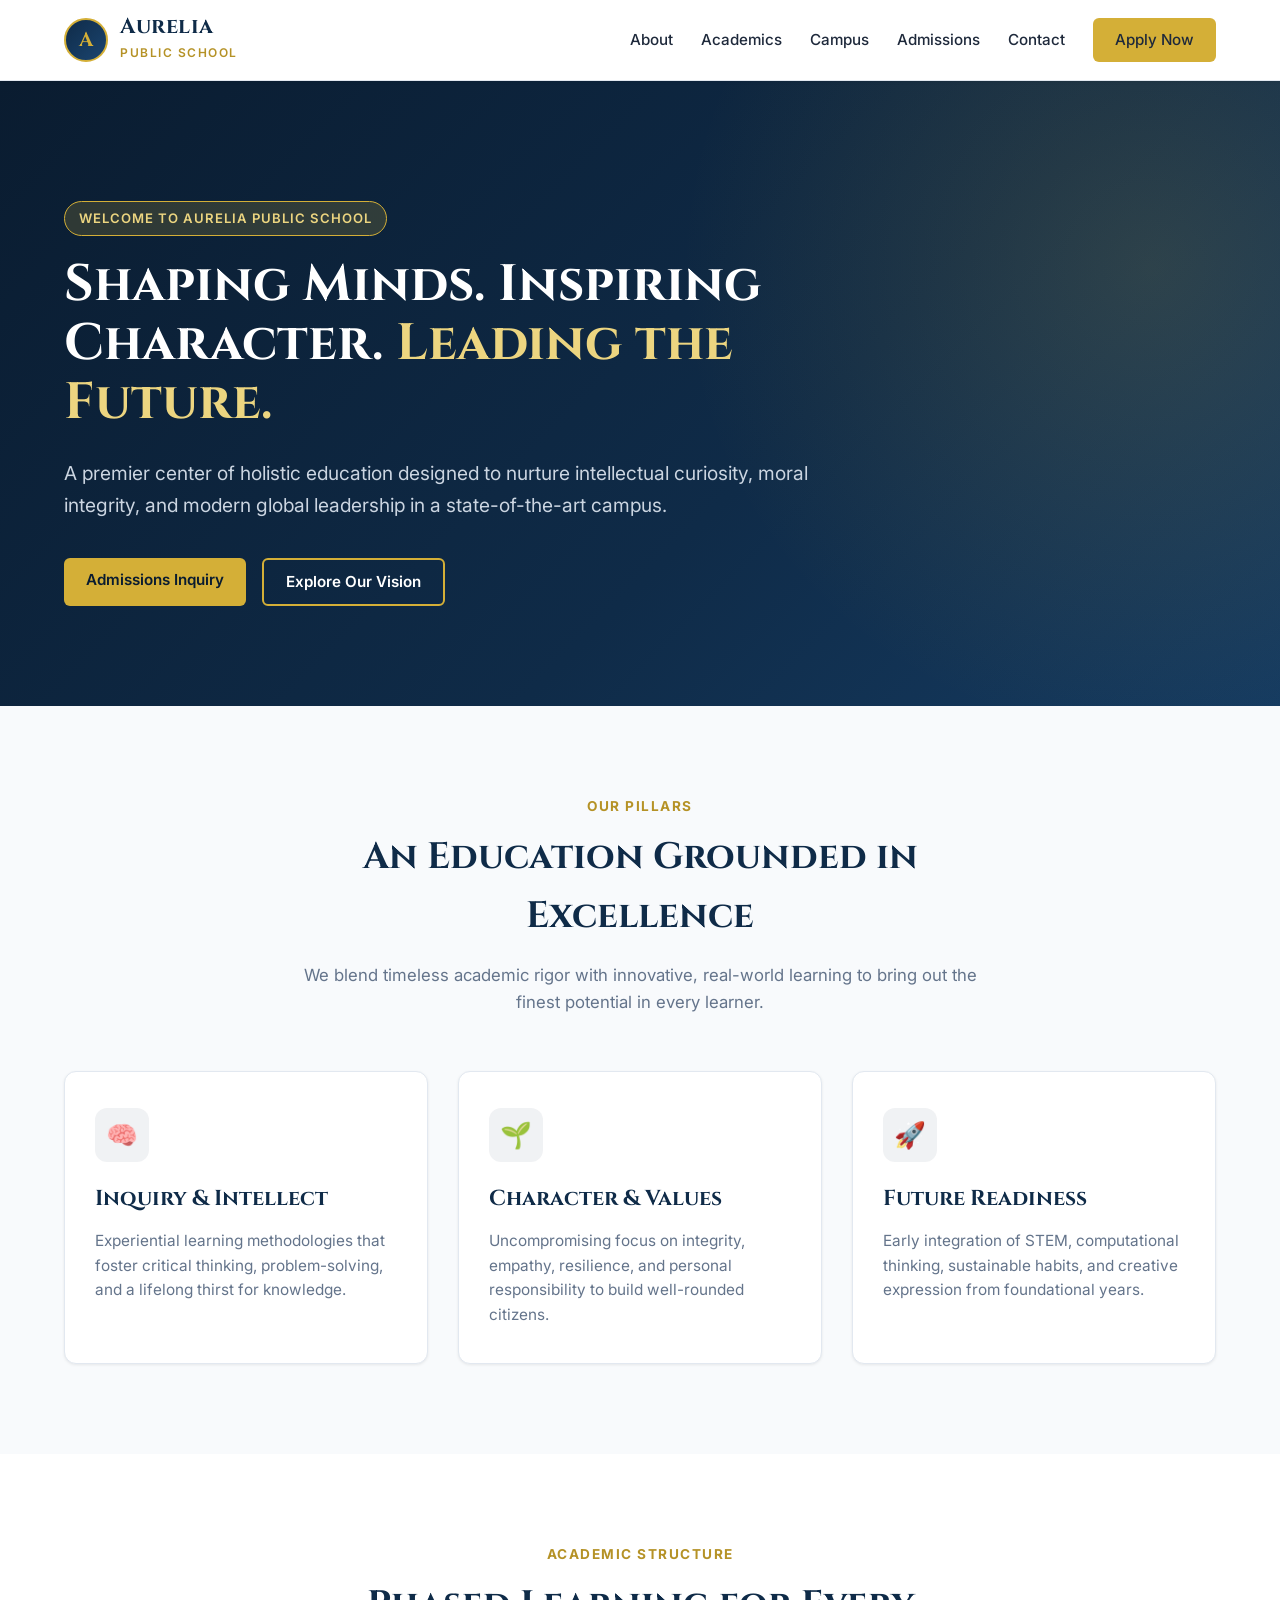
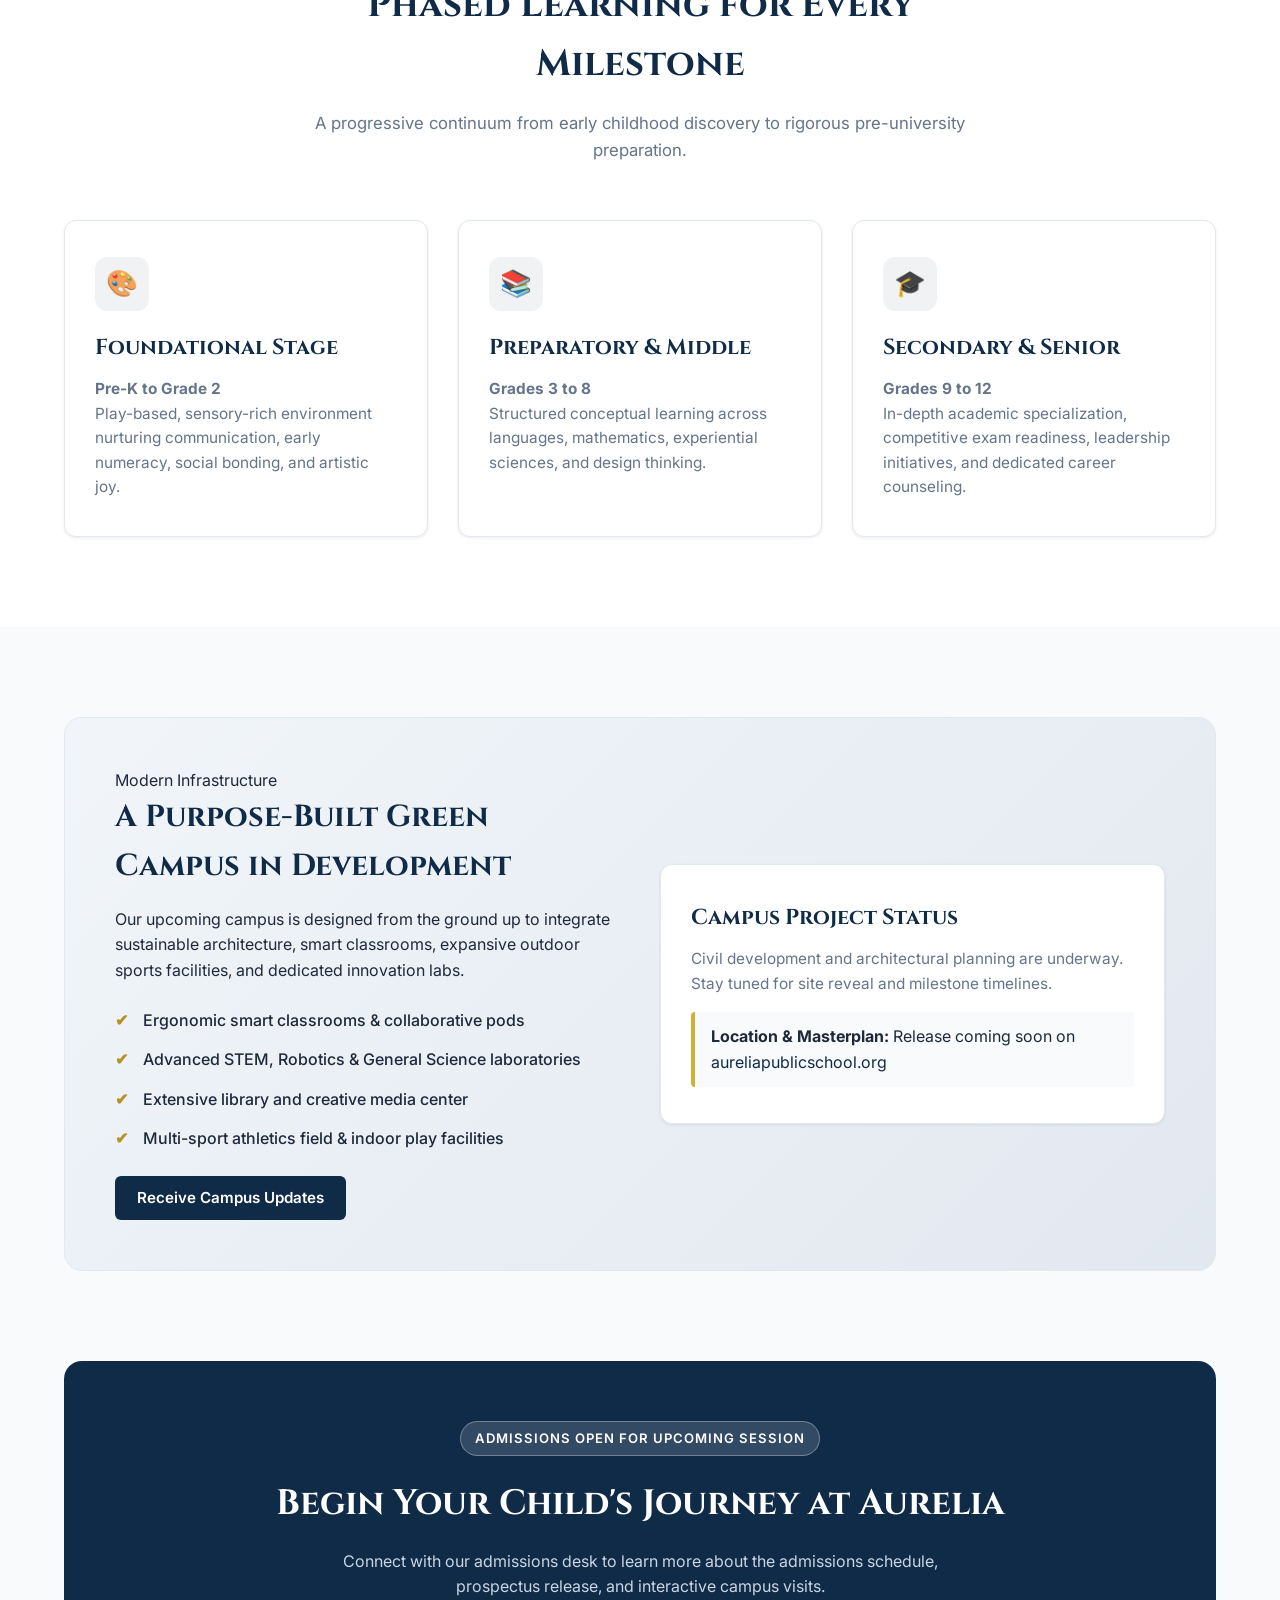
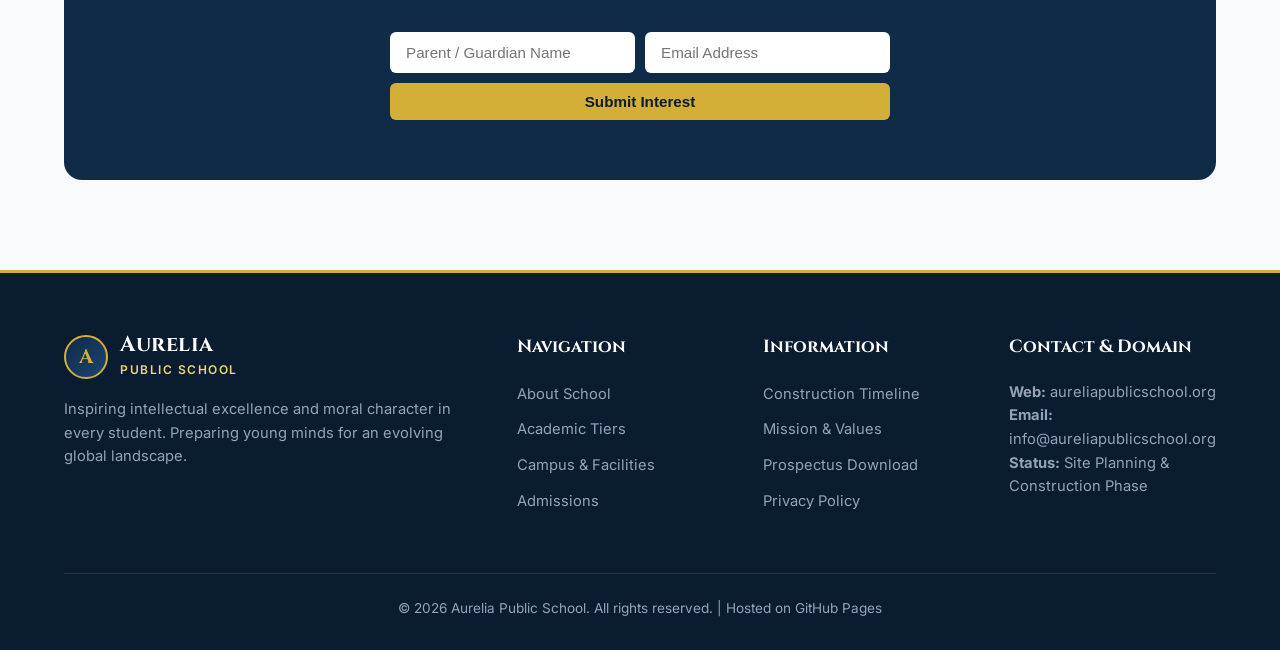
==== index.html @ f131d0c9 "Initial website setup for Aurelia Public School" ====
<!DOCTYPE html>
<html lang="en">
<head>
  <meta charset="UTF-8">
  <meta name="viewport" content="width=device-width, initial-scale=1.0">
  <title>Aurelia Public School | Knowledge, Character, Excellence</title>
  <meta name="description" content="Official website of Aurelia Public School. Nurturing future-ready minds with world-class academics, character development, and holistic innovation.">
  <link rel="preconnect" href="https://fonts.googleapis.com">
  <link rel="preconnect" href="https://fonts.gstatic.com" crossorigin>
  <link href="https://fonts.googleapis.com/css2?family=Cinzel:wght@600;700;800&family=Inter:wght@400;500;600;700&display=swap" rel="stylesheet">
  <link rel="stylesheet" href="css/style.css">
</head>
<body>

  <!-- Site Header -->
  <header class="site-header">
    <div class="container nav-wrap">
      <a href="#" class="brand">
        <div class="brand-crest">A</div>
        <div class="brand-text">
          <h1>Aurelia</h1>
          <span>Public School</span>
        </div>
      </a>

      <button class="mobile-toggle" id="mobileToggle" aria-label="Toggle navigation">☰</button>

      <nav class="main-nav" id="mainNav">
        <ul>
          <li><a href="#about">About</a></li>
          <li><a href="#academics">Academics</a></li>
          <li><a href="#campus">Campus</a></li>
          <li><a href="#admissions">Admissions</a></li>
          <li><a href="#contact">Contact</a></li>
          <li><a href="#admissions" class="btn btn-accent">Apply Now</a></li>
        </ul>
      </nav>
    </div>
  </header>

  <!-- Hero Section -->
  <section class="hero">
    <div class="container">
      <div class="hero-content">
        <span class="badge">Welcome to Aurelia Public School</span>
        <h2>Shaping Minds. Inspiring Character. <span>Leading the Future.</span></h2>
        <p>A premier center of holistic education designed to nurture intellectual curiosity, moral integrity, and modern global leadership in a state-of-the-art campus.</p>
        <div class="hero-actions">
          <a href="#admissions" class="btn btn-accent">Admissions Inquiry</a>
          <a href="#about" class="btn btn-outline">Explore Our Vision</a>
        </div>
      </div>
    </div>
  </section>

  <!-- About / Core Pillars Section -->
  <section id="about" class="section">
    <div class="container">
      <div class="section-header">
        <span class="sub-badge">Our Pillars</span>
        <h2>An Education Grounded in Excellence</h2>
        <p>We blend timeless academic rigor with innovative, real-world learning to bring out the finest potential in every learner.</p>
      </div>

      <div class="grid-3">
        <div class="card">
          <div class="card-icon">🧠</div>
          <h3>Inquiry & Intellect</h3>
          <p>Experiential learning methodologies that foster critical thinking, problem-solving, and a lifelong thirst for knowledge.</p>
        </div>

        <div class="card">
          <div class="card-icon">🌱</div>
          <h3>Character & Values</h3>
          <p>Uncompromising focus on integrity, empathy, resilience, and personal responsibility to build well-rounded citizens.</p>
        </div>

        <div class="card">
          <div class="card-icon">🚀</div>
          <h3>Future Readiness</h3>
          <p>Early integration of STEM, computational thinking, sustainable habits, and creative expression from foundational years.</p>
        </div>
      </div>
    </div>
  </section>

  <!-- Academics Section -->
  <section id="academics" class="section" style="background: #ffffff;">
    <div class="container">
      <div class="section-header">
        <span class="sub-badge">Academic Structure</span>
        <h2>Phased Learning for Every Milestone</h2>
        <p>A progressive continuum from early childhood discovery to rigorous pre-university preparation.</p>
      </div>

      <div class="grid-3">
        <div class="card">
          <div class="card-icon">🎨</div>
          <h3>Foundational Stage</h3>
          <p><strong>Pre-K to Grade 2</strong><br>Play-based, sensory-rich environment nurturing communication, early numeracy, social bonding, and artistic joy.</p>
        </div>

        <div class="card">
          <div class="card-icon">📚</div>
          <h3>Preparatory & Middle</h3>
          <p><strong>Grades 3 to 8</strong><br>Structured conceptual learning across languages, mathematics, experiential sciences, and design thinking.</p>
        </div>

        <div class="card">
          <div class="card-icon">🎓</div>
          <h3>Secondary & Senior</h3>
          <p><strong>Grades 9 to 12</strong><br>In-depth academic specialization, competitive exam readiness, leadership initiatives, and dedicated career counseling.</p>
        </div>
      </div>
    </div>
  </section>

  <!-- Campus & Construction Spotlight -->
  <section id="campus" class="section">
    <div class="container">
      <div class="campus-callout">
        <div class="campus-callout-text">
          <span class="sub-badge">Modern Infrastructure</span>
          <h3>A Purpose-Built Green Campus in Development</h3>
          <p>Our upcoming campus is designed from the ground up to integrate sustainable architecture, smart classrooms, expansive outdoor sports facilities, and dedicated innovation labs.</p>
          
          <ul class="timeline-list">
            <li>Ergonomic smart classrooms & collaborative pods</li>
            <li>Advanced STEM, Robotics & General Science laboratories</li>
            <li>Extensive library and creative media center</li>
            <li>Multi-sport athletics field & indoor play facilities</li>
          </ul>

          <a href="#contact" class="btn btn-primary">Receive Campus Updates</a>
        </div>
        <div class="campus-callout-card card" style="background: white;">
          <h3>Campus Project Status</h3>
          <p style="margin-bottom: 16px;">Civil development and architectural planning are underway. Stay tuned for site reveal and milestone timelines.</p>
          <div style="background: #f8fafc; border-left: 4px solid var(--accent); padding: 12px 16px; border-radius: 4px;">
            <strong>Location & Masterplan:</strong> Release coming soon on <span style="color: var(--primary);">aureliapublicschool.org</span>
          </div>
        </div>
      </div>
    </div>
  </section>

  <!-- Admissions Callout -->
  <section id="admissions" class="section" style="padding-top: 0;">
    <div class="container">
      <div class="inquiry-box">
        <span class="badge" style="background: rgba(255,255,255,0.15); border-color: rgba(255,255,255,0.3); color: #fff;">Admissions Open For Upcoming Session</span>
        <h2>Begin Your Child's Journey at Aurelia</h2>
        <p>Connect with our admissions desk to learn more about the admissions schedule, prospectus release, and interactive campus visits.</p>
        
        <form style="max-width: 500px; margin: 0 auto; display: flex; gap: 10px; flex-wrap: wrap; justify-content: center;">
          <input type="text" placeholder="Parent / Guardian Name" style="padding: 12px 16px; border-radius: 6px; border: none; flex: 1 1 200px; font-size: 0.95rem;">
          <input type="email" placeholder="Email Address" style="padding: 12px 16px; border-radius: 6px; border: none; flex: 1 1 200px; font-size: 0.95rem;">
          <button type="submit" id="inquirySubmit" class="btn btn-accent" style="width: 100%;">Submit Interest</button>
        </form>
      </div>
    </div>
  </section>

  <!-- Footer -->
  <footer id="contact" class="site-footer">
    <div class="container">
      <div class="footer-grid">
        <div class="footer-col">
          <div class="brand" style="margin-bottom: 16px;">
            <div class="brand-crest" style="border-color: var(--accent); color: var(--accent);">A</div>
            <div class="brand-text">
              <h1 style="color: #fff;">Aurelia</h1>
              <span style="color: var(--accent-light);">Public School</span>
            </div>
          </div>
          <p>Inspiring intellectual excellence and moral character in every student. Preparing young minds for an evolving global landscape.</p>
        </div>

        <div class="footer-col">
          <h4>Navigation</h4>
          <ul>
            <li><a href="#about">About School</a></li>
            <li><a href="#academics">Academic Tiers</a></li>
            <li><a href="#campus">Campus & Facilities</a></li>
            <li><a href="#admissions">Admissions</a></li>
          </ul>
        </div>

        <div class="footer-col">
          <h4>Information</h4>
          <ul>
            <li><a href="#campus">Construction Timeline</a></li>
            <li><a href="#about">Mission & Values</a></li>
            <li><a href="#admissions">Prospectus Download</a></li>
            <li><a href="#">Privacy Policy</a></li>
          </ul>
        </div>

        <div class="footer-col">
          <h4>Contact & Domain</h4>
          <p><strong>Web:</strong> aureliapublicschool.org</p>
          <p><strong>Email:</strong> info@aureliapublicschool.org</p>
          <p><strong>Status:</strong> Site Planning & Construction Phase</p>
        </div>
      </div>

      <div class="footer-bottom">
        <p>&copy; 2026 Aurelia Public School. All rights reserved. | Hosted on GitHub Pages</p>
      </div>
    </div>
  </footer>

  <script src="js/main.js"></script>
</body>
</html>
---- css/style.css ----
:root {
  --primary: #0f2b48;
  --primary-light: #1b4570;
  --primary-dark: #0a1c30;
  --accent: #d4af37;
  --accent-light: #ecd580;
  --accent-hover: #b59226;
  --text-dark: #1e293b;
  --text-muted: #64748b;
  --bg-light: #f8fafc;
  --bg-white: #ffffff;
  --border-color: #e2e8f0;
  --shadow-sm: 0 1px 3px rgba(0,0,0,0.08);
  --shadow-md: 0 4px 6px -1px rgba(0,0,0,0.1), 0 2px 4px -2px rgba(0,0,0,0.1);
  --shadow-lg: 0 10px 15px -3px rgba(0,0,0,0.1), 0 4px 6px -4px rgba(0,0,0,0.1);
  --radius-sm: 6px;
  --radius-md: 12px;
  --radius-lg: 18px;
  --font-heading: 'Cinzel', 'Playfair Display', Georgia, serif;
  --font-body: 'Inter', -apple-system, BlinkMacSystemFont, "Segoe UI", Roboto, sans-serif;
}

* {
  margin: 0;
  padding: 0;
  box-sizing: border-box;
}

html {
  scroll-behavior: smooth;
  font-size: 16px;
}

body {
  font-family: var(--font-body);
  color: var(--text-dark);
  background-color: var(--bg-light);
  line-height: 1.6;
}

/* Container */
.container {
  max-width: 1200px;
  margin: 0 auto;
  padding: 0 24px;
}

/* Header & Navigation */
header.site-header {
  position: sticky;
  top: 0;
  z-index: 100;
  background: rgba(255, 255, 255, 0.95);
  backdrop-filter: blur(10px);
  border-bottom: 1px solid var(--border-color);
  box-shadow: var(--shadow-sm);
}

.nav-wrap {
  display: flex;
  align-items: center;
  justify-content: space-between;
  height: 80px;
}

.brand {
  display: flex;
  align-items: center;
  gap: 12px;
  text-decoration: none;
  color: var(--primary);
}

.brand-crest {
  width: 44px;
  height: 44px;
  border-radius: 50%;
  background: linear-gradient(135deg, var(--primary), var(--primary-light));
  border: 2px solid var(--accent);
  display: flex;
  align-items: center;
  justify-content: center;
  color: var(--accent);
  font-family: var(--font-heading);
  font-weight: 700;
  font-size: 1.25rem;
}

.brand-text h1 {
  font-family: var(--font-heading);
  font-size: 1.35rem;
  letter-spacing: 0.5px;
  line-height: 1.1;
  color: var(--primary);
}

.brand-text span {
  font-size: 0.75rem;
  letter-spacing: 1.5px;
  text-transform: uppercase;
  color: var(--accent-hover);
  font-weight: 600;
}

nav.main-nav ul {
  display: flex;
  list-style: none;
  gap: 28px;
  align-items: center;
}

nav.main-nav a {
  text-decoration: none;
  color: var(--text-dark);
  font-weight: 500;
  font-size: 0.95rem;
  transition: color 0.2s ease;
}

nav.main-nav a:hover {
  color: var(--accent-hover);
}

.btn {
  display: inline-block;
  padding: 10px 22px;
  border-radius: var(--radius-sm);
  font-weight: 600;
  text-decoration: none;
  font-size: 0.95rem;
  transition: all 0.2s ease;
  cursor: pointer;
  border: none;
}

.btn-primary {
  background: var(--primary);
  color: #fff;
}

.btn-primary:hover {
  background: var(--primary-light);
  transform: translateY(-1px);
}

.btn-accent {
  background: var(--accent);
  color: var(--primary-dark);
}

.btn-accent:hover {
  background: var(--accent-hover);
  color: #fff;
  transform: translateY(-1px);
}

.btn-outline {
  border: 2px solid var(--accent);
  color: #fff;
}

.btn-outline:hover {
  background: var(--accent);
  color: var(--primary-dark);
}

/* Mobile Toggle */
.mobile-toggle {
  display: none;
  background: none;
  border: none;
  font-size: 1.6rem;
  color: var(--primary);
  cursor: pointer;
}

/* Hero Section */
.hero {
  position: relative;
  background: linear-gradient(135deg, var(--primary-dark) 0%, var(--primary) 60%, #153b61 100%);
  color: #fff;
  padding: 120px 0 100px;
  overflow: hidden;
}

.hero::after {
  content: "";
  position: absolute;
  top: 0;
  right: 0;
  width: 50%;
  height: 100%;
  background: radial-gradient(circle at 80% 30%, rgba(212, 175, 55, 0.15), transparent 70%);
  pointer-events: none;
}

.hero-content {
  max-width: 780px;
  position: relative;
  z-index: 2;
}

.badge {
  display: inline-block;
  padding: 6px 14px;
  border-radius: 50px;
  background: rgba(212, 175, 55, 0.18);
  border: 1px solid var(--accent);
  color: var(--accent-light);
  font-size: 0.82rem;
  font-weight: 600;
  letter-spacing: 1px;
  text-transform: uppercase;
  margin-bottom: 20px;
}

.hero h2 {
  font-family: var(--font-heading);
  font-size: 3.2rem;
  line-height: 1.15;
  margin-bottom: 24px;
  font-weight: 700;
}

.hero h2 span {
  color: var(--accent-light);
}

.hero p {
  font-size: 1.2rem;
  color: #cbd5e1;
  margin-bottom: 36px;
  line-height: 1.7;
}

.hero-actions {
  display: flex;
  gap: 16px;
  flex-wrap: wrap;
}

/* Section Common */
.section {
  padding: 90px 0;
}

.section-header {
  text-align: center;
  max-width: 680px;
  margin: 0 auto 56px;
}

.section-header .sub-badge {
  color: var(--accent-hover);
  font-size: 0.85rem;
  font-weight: 700;
  text-transform: uppercase;
  letter-spacing: 1.5px;
  display: block;
  margin-bottom: 10px;
}

.section-header h2 {
  font-family: var(--font-heading);
  font-size: 2.3rem;
  color: var(--primary);
  margin-bottom: 16px;
}

.section-header p {
  color: var(--text-muted);
  font-size: 1.05rem;
}

/* Cards Grid */
.grid-3 {
  display: grid;
  grid-template-columns: repeat(auto-fit, minmax(320px, 1fr));
  gap: 30px;
}

.card {
  background: var(--bg-white);
  border-radius: var(--radius-md);
  padding: 36px 30px;
  border: 1px solid var(--border-color);
  box-shadow: var(--shadow-sm);
  transition: transform 0.25s ease, box-shadow 0.25s ease;
}

.card:hover {
  transform: translateY(-4px);
  box-shadow: var(--shadow-lg);
}

.card-icon {
  width: 54px;
  height: 54px;
  border-radius: 12px;
  background: rgba(15, 43, 72, 0.06);
  color: var(--primary);
  display: flex;
  align-items: center;
  justify-content: center;
  font-size: 1.6rem;
  margin-bottom: 20px;
}

.card h3 {
  font-family: var(--font-heading);
  font-size: 1.35rem;
  color: var(--primary);
  margin-bottom: 12px;
}

.card p {
  color: var(--text-muted);
  font-size: 0.96rem;
  line-height: 1.6;
}

/* Campus Preview Callout */
.campus-callout {
  background: linear-gradient(135deg, #f1f5f9 0%, #e2e8f0 100%);
  border-radius: var(--radius-lg);
  padding: 50px;
  display: grid;
  grid-template-columns: 1fr 1fr;
  gap: 40px;
  align-items: center;
  border: 1px solid var(--border-color);
}

.campus-callout-text h3 {
  font-family: var(--font-heading);
  font-size: 1.9rem;
  color: var(--primary);
  margin-bottom: 16px;
}

.timeline-list {
  list-style: none;
  margin: 24px 0;
}

.timeline-list li {
  position: relative;
  padding-left: 28px;
  margin-bottom: 14px;
  color: var(--text-dark);
  font-weight: 500;
}

.timeline-list li::before {
  content: "✔";
  position: absolute;
  left: 0;
  color: var(--accent-hover);
  font-weight: bold;
}

/* Admissions Inquiry Box */
.inquiry-box {
  background: var(--primary);
  color: #fff;
  border-radius: var(--radius-lg);
  padding: 60px 40px;
  text-align: center;
}

.inquiry-box h2 {
  font-family: var(--font-heading);
  font-size: 2.2rem;
  margin-bottom: 16px;
}

.inquiry-box p {
  max-width: 600px;
  margin: 0 auto 32px;
  color: #cbd5e1;
}

/* Footer */
footer.site-footer {
  background: var(--primary-dark);
  color: #94a3b8;
  padding: 60px 0 30px;
  border-top: 3px solid var(--accent);
}

.footer-grid {
  display: grid;
  grid-template-columns: 2fr 1fr 1fr 1fr;
  gap: 40px;
  margin-bottom: 50px;
}

.footer-col h4 {
  font-family: var(--font-heading);
  color: #fff;
  font-size: 1.1rem;
  margin-bottom: 20px;
}

.footer-col p {
  font-size: 0.92rem;
  line-height: 1.6;
}

.footer-col ul {
  list-style: none;
}

.footer-col ul li {
  margin-bottom: 10px;
}

.footer-col ul a {
  color: #94a3b8;
  text-decoration: none;
  font-size: 0.92rem;
  transition: color 0.2s;
}

.footer-col ul a:hover {
  color: var(--accent-light);
}

.footer-bottom {
  border-top: 1px solid rgba(255, 255, 255, 0.1);
  padding-top: 24px;
  text-align: center;
  font-size: 0.85rem;
}

/* Responsive */
@media (max-width: 900px) {
  .hero h2 {
    font-size: 2.5rem;
  }
  .campus-callout {
    grid-template-columns: 1fr;
    padding: 30px;
  }
  .footer-grid {
    grid-template-columns: 1fr 1fr;
  }
}

@media (max-width: 680px) {
  nav.main-nav {
    display: none;
  }
  nav.main-nav.active {
    display: block;
    position: absolute;
    top: 80px;
    left: 0;
    width: 100%;
    background: #fff;
    padding: 20px;
    box-shadow: var(--shadow-md);
  }
  nav.main-nav.active ul {
    flex-direction: column;
    gap: 16px;
    align-items: flex-start;
  }
  .mobile-toggle {
    display: block;
  }
  .hero {
    padding: 80px 0 60px;
  }
  .hero h2 {
    font-size: 2rem;
  }
  .footer-grid {
    grid-template-columns: 1fr;
  }
}
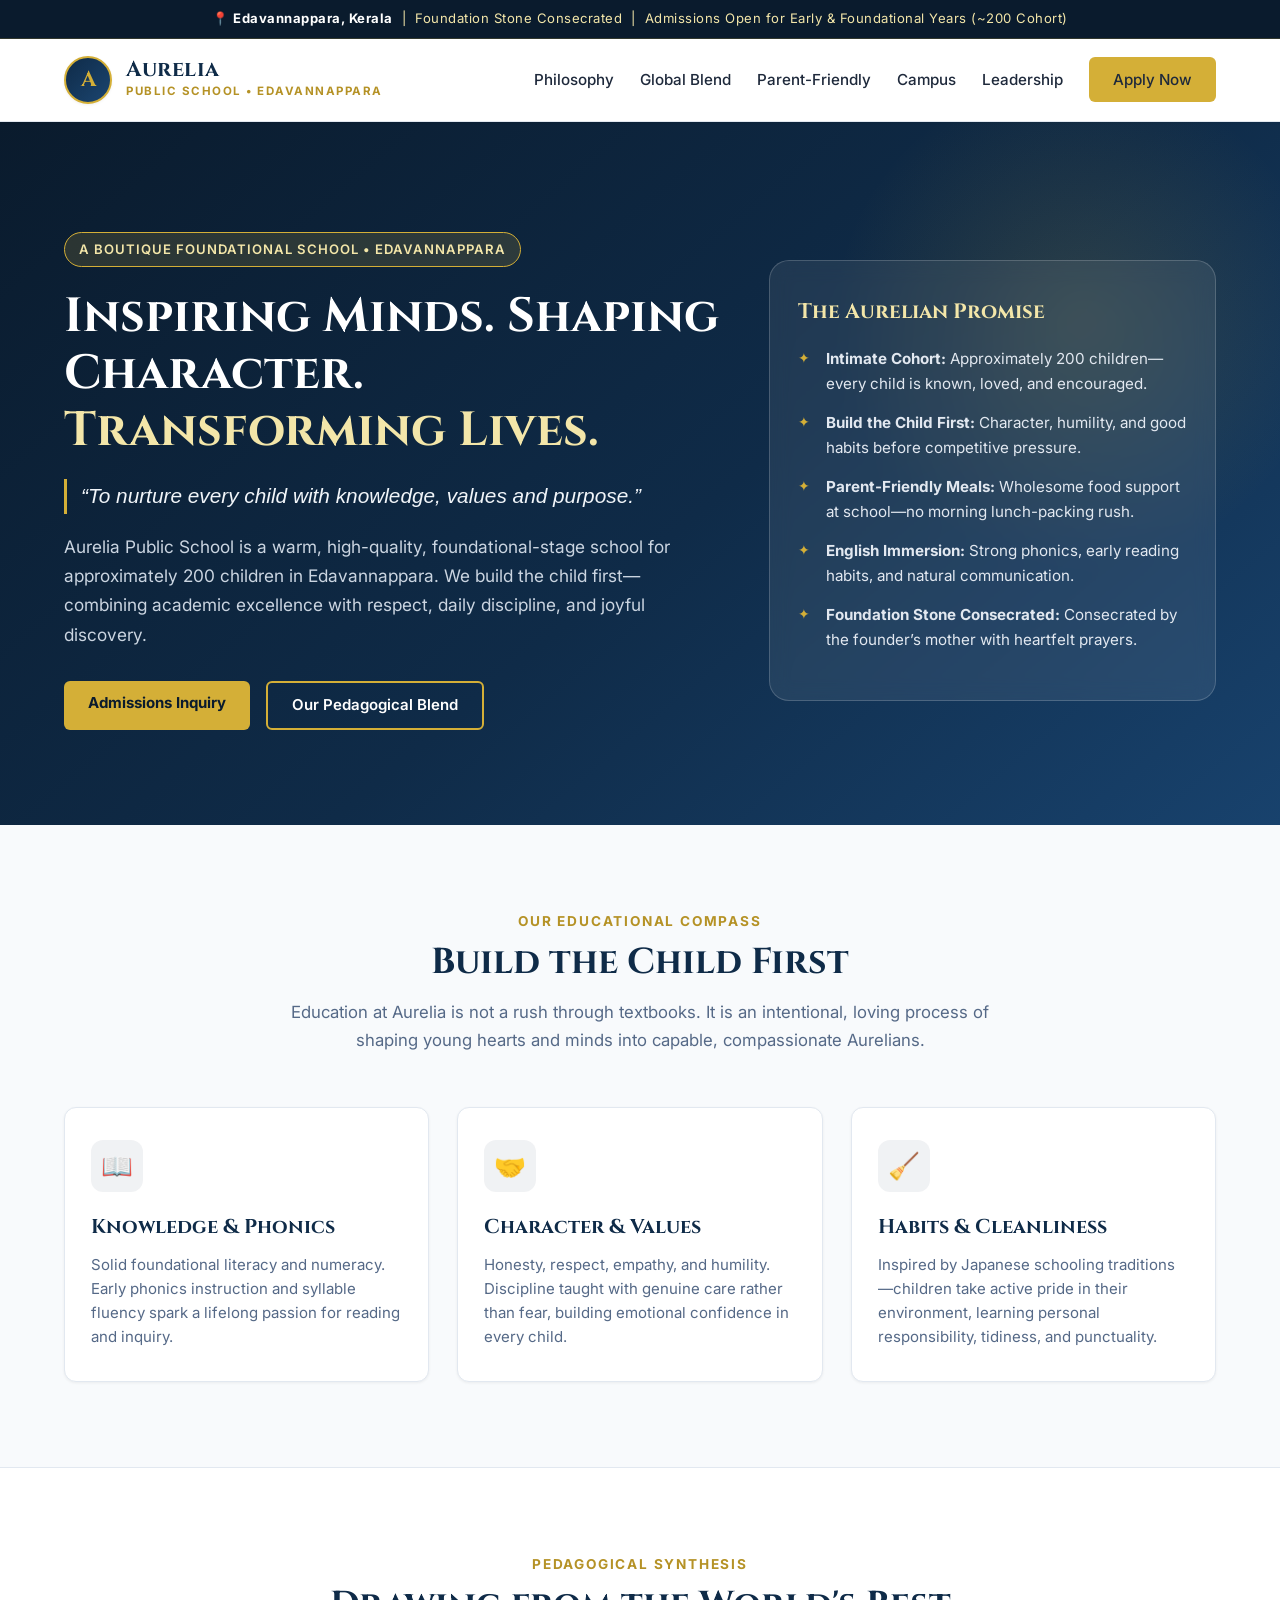
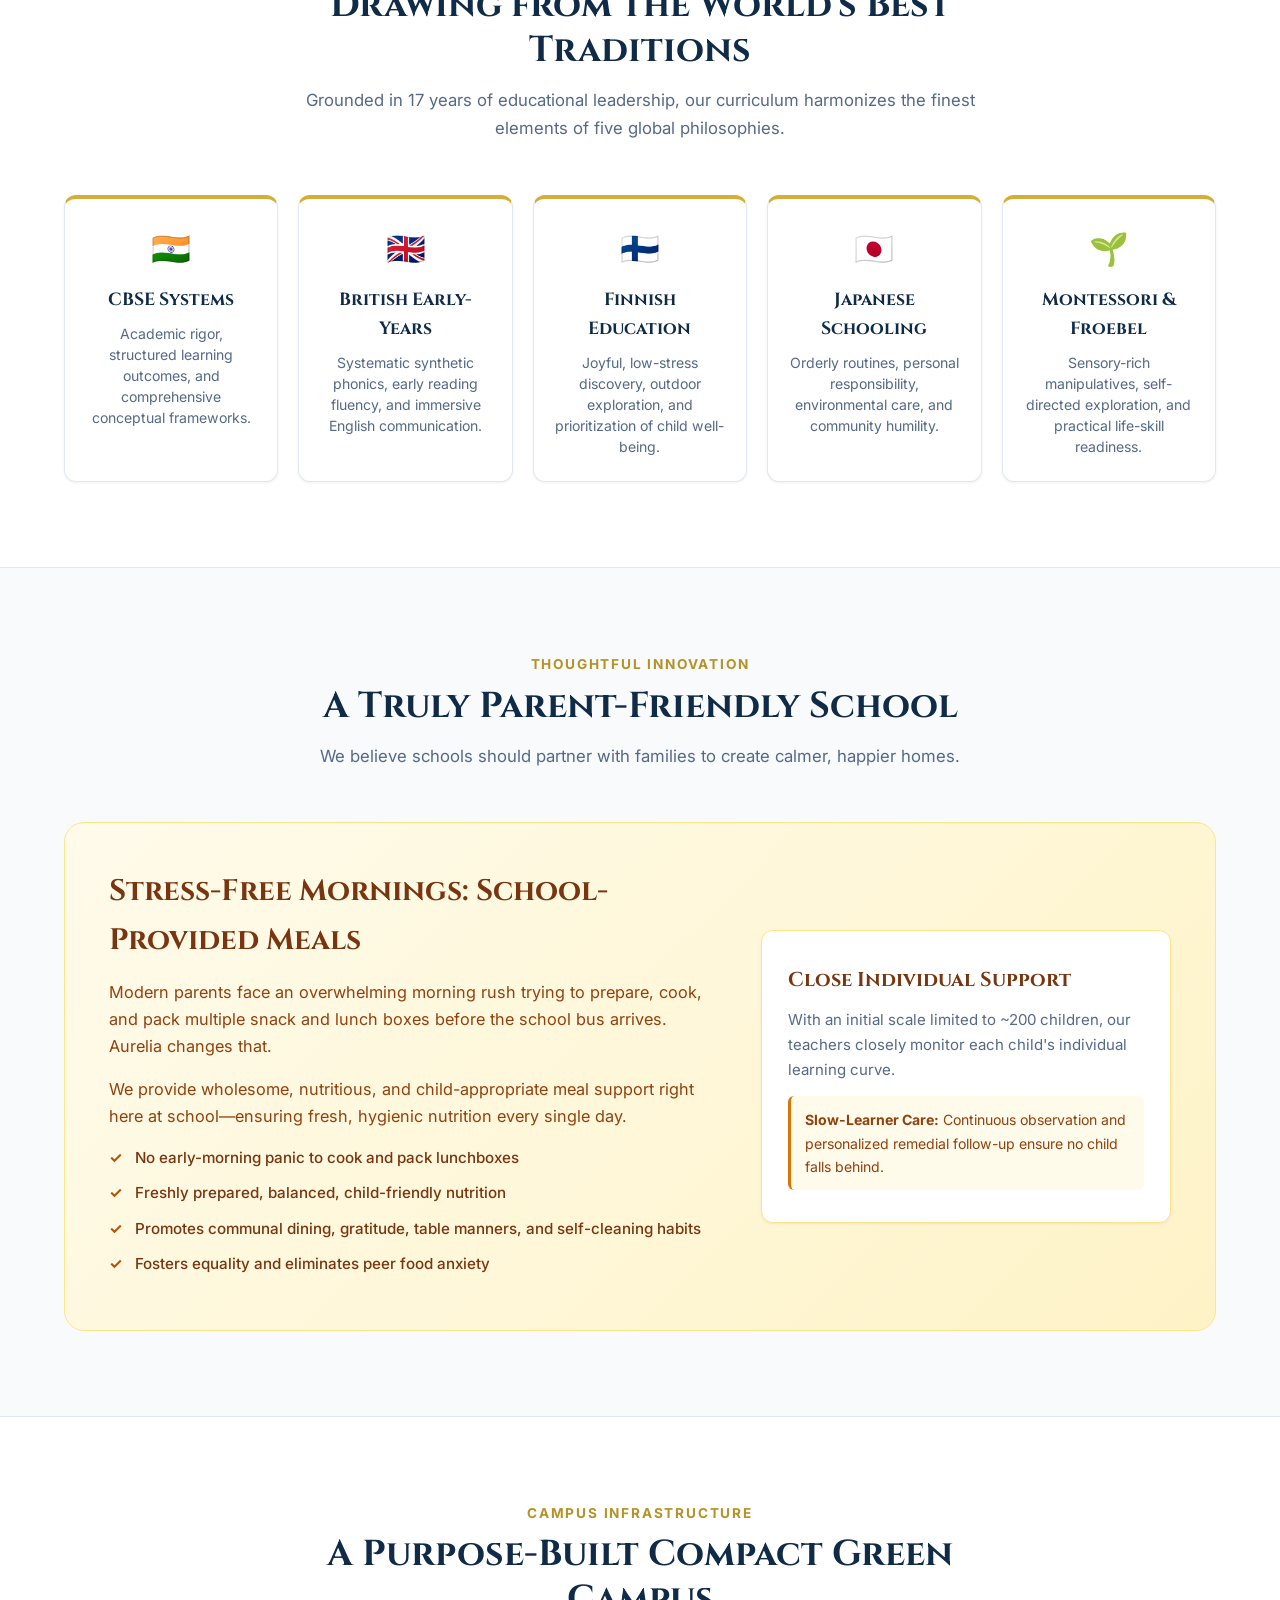
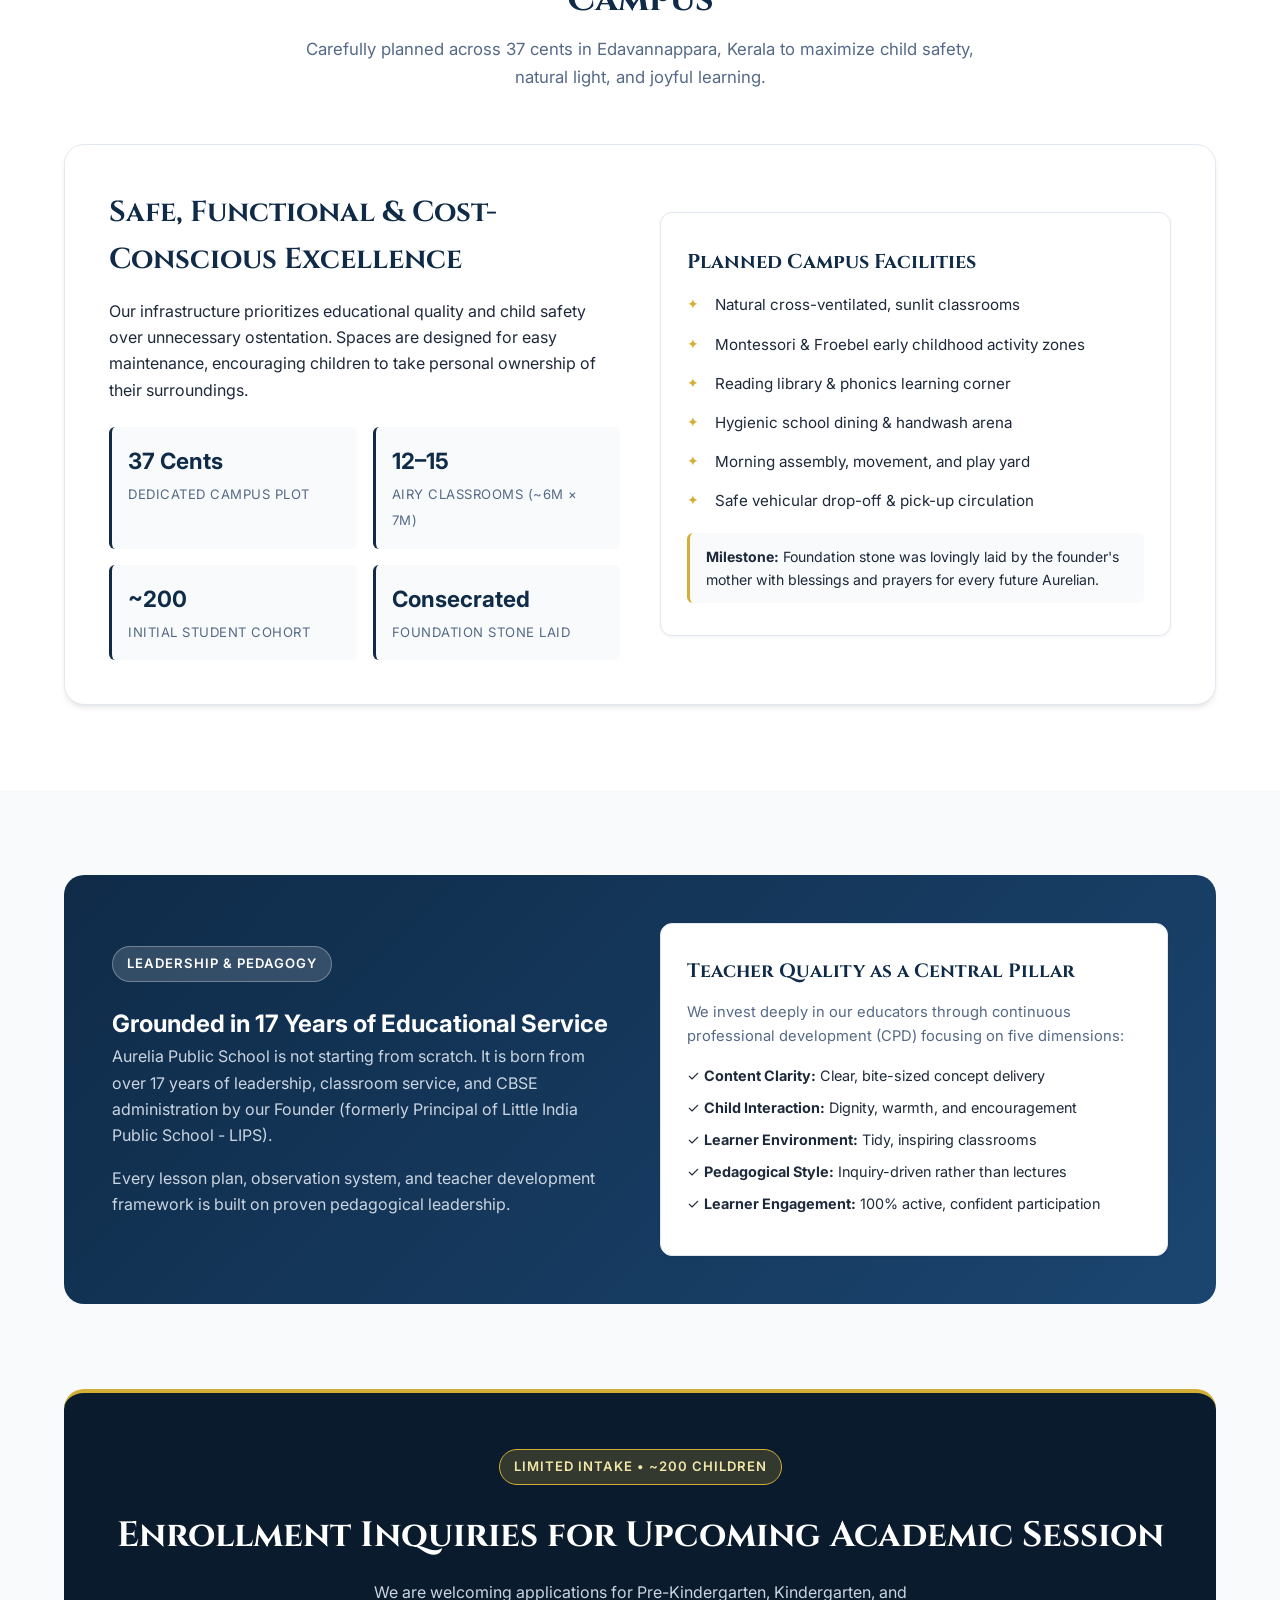
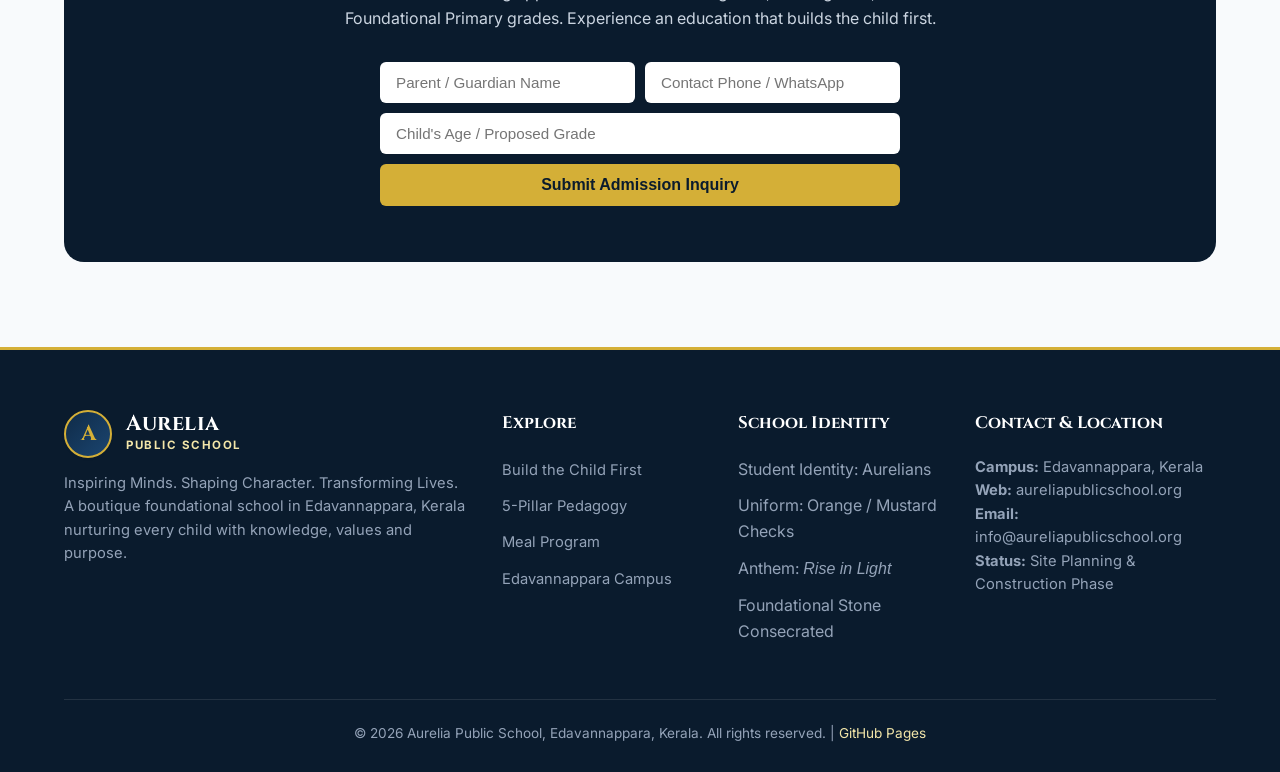
==== commit 826a4501: "Overhaul website with Edavannappara campus, ~200 cohort, meal program, and 5-pillar pedagogy" ====
--- a/index.html
+++ b/index.html
@@ -3,14 +3,19 @@
 <head>
   <meta charset="UTF-8">
   <meta name="viewport" content="width=device-width, initial-scale=1.0">
-  <title>Aurelia Public School | Knowledge, Character, Excellence</title>
-  <meta name="description" content="Official website of Aurelia Public School. Nurturing future-ready minds with world-class academics, character development, and holistic innovation.">
+  <title>Aurelia Public School | Edavannappara, Kerala</title>
+  <meta name="description" content="Aurelia Public School, Edavannappara, Kerala. A boutique, high-quality foundational school for ~200 children blending CBSE rigor, British language culture, Finnish joy, Japanese discipline, and Montessori early childhood education.">
   <link rel="preconnect" href="https://fonts.googleapis.com">
   <link rel="preconnect" href="https://fonts.gstatic.com" crossorigin>
   <link href="https://fonts.googleapis.com/css2?family=Cinzel:wght@600;700;800&family=Inter:wght@400;500;600;700&display=swap" rel="stylesheet">
   <link rel="stylesheet" href="css/style.css">
 </head>
 <body>
+
+  <!-- Top Announcement Bar -->
+  <div class="top-notice-bar">
+    📍 <strong>Edavannappara, Kerala</strong> &nbsp;|&nbsp; Foundation Stone Consecrated &nbsp;|&nbsp; Admissions Open for Early & Foundational Years (~200 Cohort)
+  </div>
 
   <!-- Site Header -->
   <header class="site-header">
@@ -19,7 +24,7 @@
         <div class="brand-crest">A</div>
         <div class="brand-text">
           <h1>Aurelia</h1>
-          <span>Public School</span>
+          <span>Public School • Edavannappara</span>
         </div>
       </a>
 
@@ -27,11 +32,11 @@
 
       <nav class="main-nav" id="mainNav">
         <ul>
-          <li><a href="#about">About</a></li>
-          <li><a href="#academics">Academics</a></li>
+          <li><a href="#about">Philosophy</a></li>
+          <li><a href="#pedagogy">Global Blend</a></li>
+          <li><a href="#parent-friendly">Parent-Friendly</a></li>
           <li><a href="#campus">Campus</a></li>
-          <li><a href="#admissions">Admissions</a></li>
-          <li><a href="#contact">Contact</a></li>
+          <li><a href="#leadership">Leadership</a></li>
           <li><a href="#admissions" class="btn btn-accent">Apply Now</a></li>
         </ul>
       </nav>
@@ -41,104 +46,210 @@
   <!-- Hero Section -->
   <section class="hero">
     <div class="container">
-      <div class="hero-content">
-        <span class="badge">Welcome to Aurelia Public School</span>
-        <h2>Shaping Minds. Inspiring Character. <span>Leading the Future.</span></h2>
-        <p>A premier center of holistic education designed to nurture intellectual curiosity, moral integrity, and modern global leadership in a state-of-the-art campus.</p>
-        <div class="hero-actions">
-          <a href="#admissions" class="btn btn-accent">Admissions Inquiry</a>
-          <a href="#about" class="btn btn-outline">Explore Our Vision</a>
-        </div>
-      </div>
-    </div>
-  </section>
-
-  <!-- About / Core Pillars Section -->
+      <div class="hero-grid">
+        <div class="hero-content">
+          <span class="badge">A Boutique Foundational School • Edavannappara</span>
+          <h2>Inspiring Minds. Shaping Character. <span>Transforming Lives.</span></h2>
+          <div class="hero-tagline">“To nurture every child with knowledge, values and purpose.”</div>
+          <p>Aurelia Public School is a warm, high-quality, foundational-stage school for approximately 200 children in Edavannappara. We build the child first—combining academic excellence with respect, daily discipline, and joyful discovery.</p>
+          <div class="hero-actions">
+            <a href="#admissions" class="btn btn-accent">Admissions Inquiry</a>
+            <a href="#pedagogy" class="btn btn-outline">Our Pedagogical Blend</a>
+          </div>
+        </div>
+
+        <div class="hero-feature-card">
+          <h3>The Aurelian Promise</h3>
+          <ul class="hero-feature-list">
+            <li><strong>Intimate Cohort:</strong> Approximately 200 children—every child is known, loved, and encouraged.</li>
+            <li><strong>Build the Child First:</strong> Character, humility, and good habits before competitive pressure.</li>
+            <li><strong>Parent-Friendly Meals:</strong> Wholesome food support at school—no morning lunch-packing rush.</li>
+            <li><strong>English Immersion:</strong> Strong phonics, early reading habits, and natural communication.</li>
+            <li><strong>Foundation Stone Consecrated:</strong> Consecrated by the founder’s mother with heartfelt prayers.</li>
+          </ul>
+        </div>
+      </div>
+    </div>
+  </section>
+
+  <!-- About / Ethos Section -->
   <section id="about" class="section">
     <div class="container">
       <div class="section-header">
-        <span class="sub-badge">Our Pillars</span>
-        <h2>An Education Grounded in Excellence</h2>
-        <p>We blend timeless academic rigor with innovative, real-world learning to bring out the finest potential in every learner.</p>
+        <span class="sub-badge">Our Educational Compass</span>
+        <h2>Build the Child First</h2>
+        <p>Education at Aurelia is not a rush through textbooks. It is an intentional, loving process of shaping young hearts and minds into capable, compassionate Aurelians.</p>
       </div>
 
       <div class="grid-3">
         <div class="card">
-          <div class="card-icon">🧠</div>
-          <h3>Inquiry & Intellect</h3>
-          <p>Experiential learning methodologies that foster critical thinking, problem-solving, and a lifelong thirst for knowledge.</p>
+          <div class="card-icon">📖</div>
+          <h3>Knowledge & Phonics</h3>
+          <p>Solid foundational literacy and numeracy. Early phonics instruction and syllable fluency spark a lifelong passion for reading and inquiry.</p>
         </div>
 
         <div class="card">
-          <div class="card-icon">🌱</div>
+          <div class="card-icon">🤝</div>
           <h3>Character & Values</h3>
-          <p>Uncompromising focus on integrity, empathy, resilience, and personal responsibility to build well-rounded citizens.</p>
+          <p>Honesty, respect, empathy, and humility. Discipline taught with genuine care rather than fear, building emotional confidence in every child.</p>
         </div>
 
         <div class="card">
-          <div class="card-icon">🚀</div>
-          <h3>Future Readiness</h3>
-          <p>Early integration of STEM, computational thinking, sustainable habits, and creative expression from foundational years.</p>
-        </div>
-      </div>
-    </div>
-  </section>
-
-  <!-- Academics Section -->
-  <section id="academics" class="section" style="background: #ffffff;">
+          <div class="card-icon">🧹</div>
+          <h3>Habits & Cleanliness</h3>
+          <p>Inspired by Japanese schooling traditions—children take active pride in their environment, learning personal responsibility, tidiness, and punctuality.</p>
+        </div>
+      </div>
+    </div>
+  </section>
+
+  <!-- Global Pedagogy Section -->
+  <section id="pedagogy" class="section" style="background: #ffffff; border-top: 1px solid var(--border-color); border-bottom: 1px solid var(--border-color);">
     <div class="container">
       <div class="section-header">
-        <span class="sub-badge">Academic Structure</span>
-        <h2>Phased Learning for Every Milestone</h2>
-        <p>A progressive continuum from early childhood discovery to rigorous pre-university preparation.</p>
-      </div>
-
-      <div class="grid-3">
+        <span class="sub-badge">Pedagogical Synthesis</span>
+        <h2>Drawing from the World's Best Traditions</h2>
+        <p>Grounded in 17 years of educational leadership, our curriculum harmonizes the finest elements of five global philosophies.</p>
+      </div>
+
+      <div class="grid-5">
+        <div class="pedagogy-card">
+          <div class="flag">🇮🇳</div>
+          <h4>CBSE Systems</h4>
+          <p>Academic rigor, structured learning outcomes, and comprehensive conceptual frameworks.</p>
+        </div>
+
+        <div class="pedagogy-card">
+          <div class="flag">🇬🇧</div>
+          <h4>British Early-Years</h4>
+          <p>Systematic synthetic phonics, early reading fluency, and immersive English communication.</p>
+        </div>
+
+        <div class="pedagogy-card">
+          <div class="flag">🇫🇮</div>
+          <h4>Finnish Education</h4>
+          <p>Joyful, low-stress discovery, outdoor exploration, and prioritization of child well-being.</p>
+        </div>
+
+        <div class="pedagogy-card">
+          <div class="flag">🇯🇵</div>
+          <h4>Japanese Schooling</h4>
+          <p>Orderly routines, personal responsibility, environmental care, and community humility.</p>
+        </div>
+
+        <div class="pedagogy-card">
+          <div class="flag">🌱</div>
+          <h4>Montessori & Froebel</h4>
+          <p>Sensory-rich manipulatives, self-directed exploration, and practical life-skill readiness.</p>
+        </div>
+      </div>
+    </div>
+  </section>
+
+  <!-- Parent-Friendly Food Concept -->
+  <section id="parent-friendly" class="section">
+    <div class="container">
+      <div class="section-header">
+        <span class="sub-badge">Thoughtful Innovation</span>
+        <h2>A Truly Parent-Friendly School</h2>
+        <p>We believe schools should partner with families to create calmer, happier homes.</p>
+      </div>
+
+      <div class="meal-callout">
+        <div>
+          <h3>Stress-Free Mornings: School-Provided Meals</h3>
+          <p>Modern parents face an overwhelming morning rush trying to prepare, cook, and pack multiple snack and lunch boxes before the school bus arrives. Aurelia changes that.</p>
+          <p>We provide wholesome, nutritious, and child-appropriate meal support right here at school—ensuring fresh, hygienic nutrition every single day.</p>
+          <ul class="meal-benefits">
+            <li>No early-morning panic to cook and pack lunchboxes</li>
+            <li>Freshly prepared, balanced, child-friendly nutrition</li>
+            <li>Promotes communal dining, gratitude, table manners, and self-cleaning habits</li>
+            <li>Fosters equality and eliminates peer food anxiety</li>
+          </ul>
+        </div>
+        <div class="card" style="background: white; border: 1px solid #fde68a;">
+          <h4 style="color: #78350f; font-family: var(--font-heading); font-size: 1.25rem; margin-bottom: 12px;">Close Individual Support</h4>
+          <p style="color: var(--text-muted); font-size: 0.94rem; margin-bottom: 14px;">With an initial scale limited to ~200 children, our teachers closely monitor each child's individual learning curve.</p>
+          <div style="background: #fffbeb; padding: 12px 14px; border-radius: 6px; border-left: 3px solid #d97706; font-size: 0.88rem; color: #92400e;">
+            <strong>Slow-Learner Care:</strong> Continuous observation and personalized remedial follow-up ensure no child falls behind.
+          </div>
+        </div>
+      </div>
+    </div>
+  </section>
+
+  <!-- Campus Spotlight (Edavannappara) -->
+  <section id="campus" class="section" style="background: #ffffff; border-top: 1px solid var(--border-color);">
+    <div class="container">
+      <div class="section-header">
+        <span class="sub-badge">Campus Infrastructure</span>
+        <h2>A Purpose-Built Compact Green Campus</h2>
+        <p>Carefully planned across 37 cents in Edavannappara, Kerala to maximize child safety, natural light, and joyful learning.</p>
+      </div>
+
+      <div class="campus-box">
+        <div>
+          <h3>Safe, Functional & Cost-Conscious Excellence</h3>
+          <p>Our infrastructure prioritizes educational quality and child safety over unnecessary ostentation. Spaces are designed for easy maintenance, encouraging children to take personal ownership of their surroundings.</p>
+          
+          <div class="stats-grid">
+            <div class="stat-item">
+              <span class="num">37 Cents</span>
+              <span class="label">Dedicated Campus Plot</span>
+            </div>
+            <div class="stat-item">
+              <span class="num">12–15</span>
+              <span class="label">Airy Classrooms (~6m × 7m)</span>
+            </div>
+            <div class="stat-item">
+              <span class="num">~200</span>
+              <span class="label">Initial Student Cohort</span>
+            </div>
+            <div class="stat-item">
+              <span class="num">Consecrated</span>
+              <span class="label">Foundation Stone Laid</span>
+            </div>
+          </div>
+        </div>
+
         <div class="card">
-          <div class="card-icon">🎨</div>
-          <h3>Foundational Stage</h3>
-          <p><strong>Pre-K to Grade 2</strong><br>Play-based, sensory-rich environment nurturing communication, early numeracy, social bonding, and artistic joy.</p>
-        </div>
-
-        <div class="card">
-          <div class="card-icon">📚</div>
-          <h3>Preparatory & Middle</h3>
-          <p><strong>Grades 3 to 8</strong><br>Structured conceptual learning across languages, mathematics, experiential sciences, and design thinking.</p>
-        </div>
-
-        <div class="card">
-          <div class="card-icon">🎓</div>
-          <h3>Secondary & Senior</h3>
-          <p><strong>Grades 9 to 12</strong><br>In-depth academic specialization, competitive exam readiness, leadership initiatives, and dedicated career counseling.</p>
-        </div>
-      </div>
-    </div>
-  </section>
-
-  <!-- Campus & Construction Spotlight -->
-  <section id="campus" class="section">
-    <div class="container">
-      <div class="campus-callout">
-        <div class="campus-callout-text">
-          <span class="sub-badge">Modern Infrastructure</span>
-          <h3>A Purpose-Built Green Campus in Development</h3>
-          <p>Our upcoming campus is designed from the ground up to integrate sustainable architecture, smart classrooms, expansive outdoor sports facilities, and dedicated innovation labs.</p>
-          
-          <ul class="timeline-list">
-            <li>Ergonomic smart classrooms & collaborative pods</li>
-            <li>Advanced STEM, Robotics & General Science laboratories</li>
-            <li>Extensive library and creative media center</li>
-            <li>Multi-sport athletics field & indoor play facilities</li>
-          </ul>
-
-          <a href="#contact" class="btn btn-primary">Receive Campus Updates</a>
-        </div>
-        <div class="campus-callout-card card" style="background: white;">
-          <h3>Campus Project Status</h3>
-          <p style="margin-bottom: 16px;">Civil development and architectural planning are underway. Stay tuned for site reveal and milestone timelines.</p>
-          <div style="background: #f8fafc; border-left: 4px solid var(--accent); padding: 12px 16px; border-radius: 4px;">
-            <strong>Location & Masterplan:</strong> Release coming soon on <span style="color: var(--primary);">aureliapublicschool.org</span>
-          </div>
+          <h4 style="font-family: var(--font-heading); color: var(--primary); font-size: 1.25rem; margin-bottom: 14px;">Planned Campus Facilities</h4>
+          <ul class="hero-feature-list" style="margin-bottom: 20px;">
+            <li style="color: var(--text-dark);">Natural cross-ventilated, sunlit classrooms</li>
+            <li style="color: var(--text-dark);">Montessori & Froebel early childhood activity zones</li>
+            <li style="color: var(--text-dark);">Reading library & phonics learning corner</li>
+            <li style="color: var(--text-dark);">Hygienic school dining & handwash arena</li>
+            <li style="color: var(--text-dark);">Morning assembly, movement, and play yard</li>
+            <li style="color: var(--text-dark);">Safe vehicular drop-off & pick-up circulation</li>
+          </ul>
+          <div style="background: var(--bg-light); padding: 12px 16px; border-radius: 6px; border-left: 3px solid var(--accent); font-size: 0.88rem;">
+            <strong>Milestone:</strong> Foundation stone was lovingly laid by the founder's mother with blessings and prayers for every future Aurelian.
+          </div>
+        </div>
+      </div>
+    </div>
+  </section>
+
+  <!-- Leadership Section -->
+  <section id="leadership" class="section">
+    <div class="container">
+      <div class="founder-box">
+        <div>
+          <span class="badge" style="background: rgba(255,255,255,0.15); border-color: rgba(255,255,255,0.3); color: #fff;">Leadership & Pedagogy</span>
+          <h2>Grounded in 17 Years of Educational Service</h2>
+          <p>Aurelia Public School is not starting from scratch. It is born from over 17 years of leadership, classroom service, and CBSE administration by our Founder (formerly Principal of Little India Public School - LIPS).</p>
+          <p>Every lesson plan, observation system, and teacher development framework is built on proven pedagogical leadership.</p>
+        </div>
+        <div class="card" style="color: var(--text-dark);">
+          <h4 style="font-family: var(--font-heading); color: var(--primary); font-size: 1.2rem; margin-bottom: 12px;">Teacher Quality as a Central Pillar</h4>
+          <p style="font-size: 0.92rem; color: var(--text-muted); margin-bottom: 16px;">We invest deeply in our educators through continuous professional development (CPD) focusing on five dimensions:</p>
+          <ul style="list-style: none; font-size: 0.9rem; color: var(--text-dark);">
+            <li style="margin-bottom: 8px;">✓ <strong>Content Clarity:</strong> Clear, bite-sized concept delivery</li>
+            <li style="margin-bottom: 8px;">✓ <strong>Child Interaction:</strong> Dignity, warmth, and encouragement</li>
+            <li style="margin-bottom: 8px;">✓ <strong>Learner Environment:</strong> Tidy, inspiring classrooms</li>
+            <li style="margin-bottom: 8px;">✓ <strong>Pedagogical Style:</strong> Inquiry-driven rather than lectures</li>
+            <li style="margin-bottom: 8px;">✓ <strong>Learner Engagement:</strong> 100% active, confident participation</li>
+          </ul>
         </div>
       </div>
     </div>
@@ -148,56 +259,58 @@
   <section id="admissions" class="section" style="padding-top: 0;">
     <div class="container">
       <div class="inquiry-box">
-        <span class="badge" style="background: rgba(255,255,255,0.15); border-color: rgba(255,255,255,0.3); color: #fff;">Admissions Open For Upcoming Session</span>
-        <h2>Begin Your Child's Journey at Aurelia</h2>
-        <p>Connect with our admissions desk to learn more about the admissions schedule, prospectus release, and interactive campus visits.</p>
+        <span class="badge" style="background: rgba(212, 175, 55, 0.2); border-color: var(--accent); color: var(--accent-light);">Limited Intake • ~200 Children</span>
+        <h2>Enrollment Inquiries for Upcoming Academic Session</h2>
+        <p>We are welcoming applications for Pre-Kindergarten, Kindergarten, and Foundational Primary grades. Experience an education that builds the child first.</p>
         
-        <form style="max-width: 500px; margin: 0 auto; display: flex; gap: 10px; flex-wrap: wrap; justify-content: center;">
-          <input type="text" placeholder="Parent / Guardian Name" style="padding: 12px 16px; border-radius: 6px; border: none; flex: 1 1 200px; font-size: 0.95rem;">
-          <input type="email" placeholder="Email Address" style="padding: 12px 16px; border-radius: 6px; border: none; flex: 1 1 200px; font-size: 0.95rem;">
-          <button type="submit" id="inquirySubmit" class="btn btn-accent" style="width: 100%;">Submit Interest</button>
+        <form style="max-width: 520px; margin: 0 auto; display: flex; gap: 10px; flex-wrap: wrap; justify-content: center;">
+          <input type="text" placeholder="Parent / Guardian Name" style="padding: 12px 16px; border-radius: 6px; border: none; flex: 1 1 220px; font-size: 0.95rem;">
+          <input type="tel" placeholder="Contact Phone / WhatsApp" style="padding: 12px 16px; border-radius: 6px; border: none; flex: 1 1 220px; font-size: 0.95rem;">
+          <input type="text" placeholder="Child's Age / Proposed Grade" style="padding: 12px 16px; border-radius: 6px; border: none; flex: 1 1 100%; font-size: 0.95rem;">
+          <button type="submit" id="inquirySubmit" class="btn btn-accent" style="width: 100%; font-size: 1rem; padding: 12px;">Submit Admission Inquiry</button>
         </form>
       </div>
     </div>
   </section>
 
   <!-- Footer -->
-  <footer id="contact" class="site-footer">
+  <footer class="site-footer">
     <div class="container">
       <div class="footer-grid">
         <div class="footer-col">
-          <div class="brand" style="margin-bottom: 16px;">
+          <div class="brand" style="margin-bottom: 14px;">
             <div class="brand-crest" style="border-color: var(--accent); color: var(--accent);">A</div>
             <div class="brand-text">
               <h1 style="color: #fff;">Aurelia</h1>
               <span style="color: var(--accent-light);">Public School</span>
             </div>
           </div>
-          <p>Inspiring intellectual excellence and moral character in every student. Preparing young minds for an evolving global landscape.</p>
+          <p>Inspiring Minds. Shaping Character. Transforming Lives. A boutique foundational school in Edavannappara, Kerala nurturing every child with knowledge, values and purpose.</p>
         </div>
 
         <div class="footer-col">
-          <h4>Navigation</h4>
+          <h4>Explore</h4>
           <ul>
-            <li><a href="#about">About School</a></li>
-            <li><a href="#academics">Academic Tiers</a></li>
-            <li><a href="#campus">Campus & Facilities</a></li>
-            <li><a href="#admissions">Admissions</a></li>
+            <li><a href="#about">Build the Child First</a></li>
+            <li><a href="#pedagogy">5-Pillar Pedagogy</a></li>
+            <li><a href="#parent-friendly">Meal Program</a></li>
+            <li><a href="#campus">Edavannappara Campus</a></li>
           </ul>
         </div>
 
         <div class="footer-col">
-          <h4>Information</h4>
+          <h4>School Identity</h4>
           <ul>
-            <li><a href="#campus">Construction Timeline</a></li>
-            <li><a href="#about">Mission & Values</a></li>
-            <li><a href="#admissions">Prospectus Download</a></li>
-            <li><a href="#">Privacy Policy</a></li>
+            <li>Student Identity: Aurelians</li>
+            <li>Uniform: Orange / Mustard Checks</li>
+            <li>Anthem: <em>Rise in Light</em></li>
+            <li>Foundational Stone Consecrated</li>
           </ul>
         </div>
 
         <div class="footer-col">
-          <h4>Contact & Domain</h4>
+          <h4>Contact & Location</h4>
+          <p><strong>Campus:</strong> Edavannappara, Kerala</p>
           <p><strong>Web:</strong> aureliapublicschool.org</p>
           <p><strong>Email:</strong> info@aureliapublicschool.org</p>
           <p><strong>Status:</strong> Site Planning & Construction Phase</p>
@@ -205,7 +318,7 @@
       </div>
 
       <div class="footer-bottom">
-        <p>&copy; 2026 Aurelia Public School. All rights reserved. | Hosted on GitHub Pages</p>
+        <p>&copy; 2026 Aurelia Public School, Edavannappara, Kerala. All rights reserved. | <a href="https://github.com/Aurelia-Public-School/aurelia-public-school.github.io" target="_blank" style="color: var(--accent-light); text-decoration: none;">GitHub Pages</a></p>
       </div>
     </div>
   </footer>
--- a/css/style.css
+++ b/css/style.css
@@ -1,21 +1,22 @@
 :root {
   --primary: #0f2b48;
   --primary-light: #1b4570;
-  --primary-dark: #0a1c30;
+  --primary-dark: #0a1b2d;
   --accent: #d4af37;
-  --accent-light: #ecd580;
+  --accent-light: #f3e6a9;
+  --accent-warm: #e67e22; /* Warm orange / mustard touch inspired by uniform direction */
   --accent-hover: #b59226;
   --text-dark: #1e293b;
-  --text-muted: #64748b;
+  --text-muted: #556987;
   --bg-light: #f8fafc;
   --bg-white: #ffffff;
   --border-color: #e2e8f0;
-  --shadow-sm: 0 1px 3px rgba(0,0,0,0.08);
-  --shadow-md: 0 4px 6px -1px rgba(0,0,0,0.1), 0 2px 4px -2px rgba(0,0,0,0.1);
-  --shadow-lg: 0 10px 15px -3px rgba(0,0,0,0.1), 0 4px 6px -4px rgba(0,0,0,0.1);
+  --shadow-sm: 0 1px 3px rgba(0,0,0,0.06);
+  --shadow-md: 0 4px 6px -1px rgba(0,0,0,0.08), 0 2px 4px -2px rgba(0,0,0,0.06);
+  --shadow-lg: 0 10px 20px -3px rgba(15,43,72,0.12), 0 4px 6px -4px rgba(0,0,0,0.06);
   --radius-sm: 6px;
   --radius-md: 12px;
-  --radius-lg: 18px;
+  --radius-lg: 20px;
   --font-heading: 'Cinzel', 'Playfair Display', Georgia, serif;
   --font-body: 'Inter', -apple-system, BlinkMacSystemFont, "Segoe UI", Roboto, sans-serif;
 }
@@ -35,7 +36,8 @@
   font-family: var(--font-body);
   color: var(--text-dark);
   background-color: var(--bg-light);
-  line-height: 1.6;
+  line-height: 1.65;
+  -webkit-font-smoothing: antialiased;
 }
 
 /* Container */
@@ -45,13 +47,27 @@
   padding: 0 24px;
 }
 
-/* Header & Navigation */
+/* Header & Top Bar */
+.top-notice-bar {
+  background: var(--primary-dark);
+  color: var(--accent-light);
+  font-size: 0.82rem;
+  padding: 8px 0;
+  text-align: center;
+  letter-spacing: 0.5px;
+  border-bottom: 1px solid rgba(212, 175, 55, 0.2);
+}
+
+.top-notice-bar strong {
+  color: #fff;
+}
+
 header.site-header {
   position: sticky;
   top: 0;
   z-index: 100;
-  background: rgba(255, 255, 255, 0.95);
-  backdrop-filter: blur(10px);
+  background: rgba(255, 255, 255, 0.98);
+  backdrop-filter: blur(12px);
   border-bottom: 1px solid var(--border-color);
   box-shadow: var(--shadow-sm);
 }
@@ -60,20 +76,20 @@
   display: flex;
   align-items: center;
   justify-content: space-between;
-  height: 80px;
+  height: 82px;
 }
 
 .brand {
   display: flex;
   align-items: center;
-  gap: 12px;
+  gap: 14px;
   text-decoration: none;
   color: var(--primary);
 }
 
 .brand-crest {
-  width: 44px;
-  height: 44px;
+  width: 48px;
+  height: 48px;
   border-radius: 50%;
   background: linear-gradient(135deg, var(--primary), var(--primary-light));
   border: 2px solid var(--accent);
@@ -83,7 +99,8 @@
   color: var(--accent);
   font-family: var(--font-heading);
   font-weight: 700;
-  font-size: 1.25rem;
+  font-size: 1.35rem;
+  box-shadow: var(--shadow-sm);
 }
 
 .brand-text h1 {
@@ -95,17 +112,18 @@
 }
 
 .brand-text span {
-  font-size: 0.75rem;
+  font-size: 0.72rem;
   letter-spacing: 1.5px;
   text-transform: uppercase;
   color: var(--accent-hover);
-  font-weight: 600;
+  font-weight: 700;
+  display: block;
 }
 
 nav.main-nav ul {
   display: flex;
   list-style: none;
-  gap: 28px;
+  gap: 26px;
   align-items: center;
 }
 
@@ -123,14 +141,15 @@
 
 .btn {
   display: inline-block;
-  padding: 10px 22px;
+  padding: 10px 24px;
   border-radius: var(--radius-sm);
   font-weight: 600;
   text-decoration: none;
-  font-size: 0.95rem;
-  transition: all 0.2s ease;
+  font-size: 0.94rem;
+  transition: all 0.25s ease;
   cursor: pointer;
   border: none;
+  text-align: center;
 }
 
 .btn-primary {
@@ -140,18 +159,21 @@
 
 .btn-primary:hover {
   background: var(--primary-light);
-  transform: translateY(-1px);
+  transform: translateY(-2px);
+  box-shadow: var(--shadow-md);
 }
 
 .btn-accent {
   background: var(--accent);
   color: var(--primary-dark);
+  font-weight: 700;
 }
 
 .btn-accent:hover {
   background: var(--accent-hover);
   color: #fff;
-  transform: translateY(-1px);
+  transform: translateY(-2px);
+  box-shadow: var(--shadow-md);
 }
 
 .btn-outline {
@@ -169,7 +191,7 @@
   display: none;
   background: none;
   border: none;
-  font-size: 1.6rem;
+  font-size: 1.8rem;
   color: var(--primary);
   cursor: pointer;
 }
@@ -177,48 +199,54 @@
 /* Hero Section */
 .hero {
   position: relative;
-  background: linear-gradient(135deg, var(--primary-dark) 0%, var(--primary) 60%, #153b61 100%);
-  color: #fff;
-  padding: 120px 0 100px;
+  background: linear-gradient(140deg, var(--primary-dark) 0%, var(--primary) 55%, #18426d 100%);
+  color: #fff;
+  padding: 110px 0 95px;
   overflow: hidden;
 }
 
 .hero::after {
   content: "";
   position: absolute;
-  top: 0;
-  right: 0;
-  width: 50%;
-  height: 100%;
-  background: radial-gradient(circle at 80% 30%, rgba(212, 175, 55, 0.15), transparent 70%);
+  top: -50px;
+  right: -50px;
+  width: 500px;
+  height: 500px;
+  background: radial-gradient(circle, rgba(212, 175, 55, 0.15), transparent 70%);
+  border-radius: 50%;
   pointer-events: none;
 }
 
-.hero-content {
-  max-width: 780px;
+.hero-grid {
+  display: grid;
+  grid-template-columns: 1.25fr 0.85fr;
+  gap: 48px;
+  align-items: center;
   position: relative;
   z-index: 2;
 }
 
 .badge {
-  display: inline-block;
+  display: inline-flex;
+  align-items: center;
+  gap: 8px;
   padding: 6px 14px;
   border-radius: 50px;
-  background: rgba(212, 175, 55, 0.18);
+  background: rgba(212, 175, 55, 0.16);
   border: 1px solid var(--accent);
   color: var(--accent-light);
   font-size: 0.82rem;
   font-weight: 600;
   letter-spacing: 1px;
   text-transform: uppercase;
+  margin-bottom: 22px;
+}
+
+.hero h2 {
+  font-family: var(--font-heading);
+  font-size: 3rem;
+  line-height: 1.18;
   margin-bottom: 20px;
-}
-
-.hero h2 {
-  font-family: var(--font-heading);
-  font-size: 3.2rem;
-  line-height: 1.15;
-  margin-bottom: 24px;
   font-weight: 700;
 }
 
@@ -226,10 +254,20 @@
   color: var(--accent-light);
 }
 
+.hero-tagline {
+  font-size: 1.3rem;
+  font-weight: 500;
+  color: #f1f5f9;
+  margin-bottom: 18px;
+  font-style: italic;
+  border-left: 3px solid var(--accent);
+  padding-left: 14px;
+}
+
 .hero p {
-  font-size: 1.2rem;
+  font-size: 1.08rem;
   color: #cbd5e1;
-  margin-bottom: 36px;
+  margin-bottom: 32px;
   line-height: 1.7;
 }
 
@@ -239,15 +277,50 @@
   flex-wrap: wrap;
 }
 
-/* Section Common */
+.hero-feature-card {
+  background: rgba(255, 255, 255, 0.08);
+  border: 1px solid rgba(255, 255, 255, 0.18);
+  border-radius: var(--radius-lg);
+  padding: 34px 28px;
+  backdrop-filter: blur(10px);
+}
+
+.hero-feature-card h3 {
+  font-family: var(--font-heading);
+  font-size: 1.3rem;
+  color: var(--accent-light);
+  margin-bottom: 16px;
+}
+
+.hero-feature-list {
+  list-style: none;
+}
+
+.hero-feature-list li {
+  position: relative;
+  padding-left: 28px;
+  margin-bottom: 14px;
+  font-size: 0.95rem;
+  color: #e2e8f0;
+}
+
+.hero-feature-list li::before {
+  content: "✦";
+  position: absolute;
+  left: 0;
+  color: var(--accent);
+  font-size: 0.9rem;
+}
+
+/* Sections */
 .section {
-  padding: 90px 0;
+  padding: 85px 0;
 }
 
 .section-header {
   text-align: center;
-  max-width: 680px;
-  margin: 0 auto 56px;
+  max-width: 720px;
+  margin: 0 auto 52px;
 }
 
 .section-header .sub-badge {
@@ -255,16 +328,17 @@
   font-size: 0.85rem;
   font-weight: 700;
   text-transform: uppercase;
-  letter-spacing: 1.5px;
+  letter-spacing: 1.8px;
   display: block;
-  margin-bottom: 10px;
+  margin-bottom: 8px;
 }
 
 .section-header h2 {
   font-family: var(--font-heading);
-  font-size: 2.3rem;
-  color: var(--primary);
-  margin-bottom: 16px;
+  font-size: 2.25rem;
+  color: var(--primary);
+  margin-bottom: 14px;
+  line-height: 1.25;
 }
 
 .section-header p {
@@ -272,17 +346,29 @@
   font-size: 1.05rem;
 }
 
-/* Cards Grid */
+/* Grid Layouts */
 .grid-3 {
   display: grid;
-  grid-template-columns: repeat(auto-fit, minmax(320px, 1fr));
-  gap: 30px;
+  grid-template-columns: repeat(auto-fit, minmax(310px, 1fr));
+  gap: 28px;
+}
+
+.grid-2 {
+  display: grid;
+  grid-template-columns: repeat(auto-fit, minmax(360px, 1fr));
+  gap: 32px;
+}
+
+.grid-5 {
+  display: grid;
+  grid-template-columns: repeat(auto-fit, minmax(210px, 1fr));
+  gap: 20px;
 }
 
 .card {
   background: var(--bg-white);
   border-radius: var(--radius-md);
-  padding: 36px 30px;
+  padding: 32px 26px;
   border: 1px solid var(--border-color);
   box-shadow: var(--shadow-sm);
   transition: transform 0.25s ease, box-shadow 0.25s ease;
@@ -294,8 +380,8 @@
 }
 
 .card-icon {
-  width: 54px;
-  height: 54px;
+  width: 52px;
+  height: 52px;
   border-radius: 12px;
   background: rgba(15, 43, 72, 0.06);
   color: var(--primary);
@@ -303,80 +389,193 @@
   align-items: center;
   justify-content: center;
   font-size: 1.6rem;
-  margin-bottom: 20px;
+  margin-bottom: 18px;
 }
 
 .card h3 {
   font-family: var(--font-heading);
-  font-size: 1.35rem;
-  color: var(--primary);
-  margin-bottom: 12px;
+  font-size: 1.25rem;
+  color: var(--primary);
+  margin-bottom: 10px;
 }
 
 .card p {
   color: var(--text-muted);
-  font-size: 0.96rem;
+  font-size: 0.94rem;
   line-height: 1.6;
 }
 
-/* Campus Preview Callout */
-.campus-callout {
-  background: linear-gradient(135deg, #f1f5f9 0%, #e2e8f0 100%);
+/* Global Pedagogy Cards */
+.pedagogy-card {
+  background: var(--bg-white);
+  border-radius: var(--radius-md);
+  padding: 24px 20px;
+  border-top: 4px solid var(--accent);
+  border-left: 1px solid var(--border-color);
+  border-right: 1px solid var(--border-color);
+  border-bottom: 1px solid var(--border-color);
+  box-shadow: var(--shadow-sm);
+  text-align: center;
+}
+
+.pedagogy-card .flag {
+  font-size: 2rem;
+  margin-bottom: 10px;
+}
+
+.pedagogy-card h4 {
+  font-family: var(--font-heading);
+  color: var(--primary);
+  font-size: 1.1rem;
+  margin-bottom: 8px;
+}
+
+.pedagogy-card p {
+  font-size: 0.88rem;
+  color: var(--text-muted);
+  line-height: 1.5;
+}
+
+/* Callout Box (Meal Concept / Parent Friendly) */
+.meal-callout {
+  background: linear-gradient(135deg, #fffbeb 0%, #fef3c7 100%);
+  border: 1px solid #fde68a;
   border-radius: var(--radius-lg);
-  padding: 50px;
+  padding: 44px;
+  display: grid;
+  grid-template-columns: 1.2fr 0.8fr;
+  gap: 36px;
+  align-items: center;
+  margin-top: 40px;
+}
+
+.meal-callout h3 {
+  font-family: var(--font-heading);
+  font-size: 1.85rem;
+  color: #78350f;
+  margin-bottom: 14px;
+}
+
+.meal-callout p {
+  color: #92400e;
+  font-size: 1.02rem;
+  line-height: 1.65;
+  margin-bottom: 16px;
+}
+
+.meal-benefits {
+  list-style: none;
+}
+
+.meal-benefits li {
+  position: relative;
+  padding-left: 26px;
+  margin-bottom: 10px;
+  color: #78350f;
+  font-weight: 500;
+  font-size: 0.95rem;
+}
+
+.meal-benefits li::before {
+  content: "✓";
+  position: absolute;
+  left: 0;
+  color: #b45309;
+  font-weight: bold;
+}
+
+/* Campus Section */
+.campus-box {
+  background: #ffffff;
+  border-radius: var(--radius-lg);
+  border: 1px solid var(--border-color);
+  box-shadow: var(--shadow-md);
+  padding: 44px;
   display: grid;
   grid-template-columns: 1fr 1fr;
   gap: 40px;
   align-items: center;
-  border: 1px solid var(--border-color);
-}
-
-.campus-callout-text h3 {
-  font-family: var(--font-heading);
-  font-size: 1.9rem;
-  color: var(--primary);
+}
+
+.campus-box h3 {
+  font-family: var(--font-heading);
+  font-size: 1.8rem;
+  color: var(--primary);
+  margin-bottom: 14px;
+}
+
+.stats-grid {
+  display: grid;
+  grid-template-columns: 1fr 1fr;
+  gap: 16px;
+  margin-top: 24px;
+}
+
+.stat-item {
+  background: var(--bg-light);
+  padding: 16px;
+  border-radius: var(--radius-sm);
+  border-left: 3px solid var(--primary);
+}
+
+.stat-item .num {
+  font-size: 1.4rem;
+  font-weight: 700;
+  color: var(--primary);
+  display: block;
+}
+
+.stat-item .label {
+  font-size: 0.82rem;
+  color: var(--text-muted);
+  text-transform: uppercase;
+  letter-spacing: 0.5px;
+}
+
+/* Founder / Leadership Spotlight */
+.founder-box {
+  background: linear-gradient(135deg, var(--primary) 0%, var(--primary-light) 100%);
+  color: #fff;
+  border-radius: var(--radius-lg);
+  padding: 48px;
+  display: grid;
+  grid-template-columns: 1fr 1fr;
+  gap: 40px;
+  align-items: center;
+}
+
+.founder-box h3 {
+  font-family: var(--font-heading);
+  font-size: 1.85rem;
+  margin-bottom: 14px;
+}
+
+.founder-box p {
+  color: #cbd5e1;
+  font-size: 1rem;
+  line-height: 1.65;
   margin-bottom: 16px;
 }
 
-.timeline-list {
-  list-style: none;
-  margin: 24px 0;
-}
-
-.timeline-list li {
-  position: relative;
-  padding-left: 28px;
+/* Admissions Inquiry */
+.inquiry-box {
+  background: var(--primary-dark);
+  color: #fff;
+  border-radius: var(--radius-lg);
+  padding: 56px 36px;
+  text-align: center;
+  border-top: 4px solid var(--accent);
+}
+
+.inquiry-box h2 {
+  font-family: var(--font-heading);
+  font-size: 2.2rem;
   margin-bottom: 14px;
-  color: var(--text-dark);
-  font-weight: 500;
-}
-
-.timeline-list li::before {
-  content: "✔";
-  position: absolute;
-  left: 0;
-  color: var(--accent-hover);
-  font-weight: bold;
-}
-
-/* Admissions Inquiry Box */
-.inquiry-box {
-  background: var(--primary);
-  color: #fff;
-  border-radius: var(--radius-lg);
-  padding: 60px 40px;
-  text-align: center;
-}
-
-.inquiry-box h2 {
-  font-family: var(--font-heading);
-  font-size: 2.2rem;
-  margin-bottom: 16px;
 }
 
 .inquiry-box p {
-  max-width: 600px;
-  margin: 0 auto 32px;
+  max-width: 620px;
+  margin: 0 auto 30px;
   color: #cbd5e1;
 }
 
@@ -384,22 +583,22 @@
 footer.site-footer {
   background: var(--primary-dark);
   color: #94a3b8;
-  padding: 60px 0 30px;
+  padding: 60px 0 28px;
   border-top: 3px solid var(--accent);
 }
 
 .footer-grid {
   display: grid;
-  grid-template-columns: 2fr 1fr 1fr 1fr;
-  gap: 40px;
-  margin-bottom: 50px;
+  grid-template-columns: 2fr 1fr 1fr 1.2fr;
+  gap: 36px;
+  margin-bottom: 44px;
 }
 
 .footer-col h4 {
   font-family: var(--font-heading);
   color: #fff;
-  font-size: 1.1rem;
-  margin-bottom: 20px;
+  font-size: 1.05rem;
+  margin-bottom: 18px;
 }
 
 .footer-col p {
@@ -428,19 +627,22 @@
 
 .footer-bottom {
   border-top: 1px solid rgba(255, 255, 255, 0.1);
-  padding-top: 24px;
+  padding-top: 22px;
   text-align: center;
   font-size: 0.85rem;
 }
 
 /* Responsive */
 @media (max-width: 900px) {
+  .hero-grid,
+  .campus-box,
+  .founder-box,
+  .meal-callout {
+    grid-template-columns: 1fr;
+    gap: 30px;
+  }
   .hero h2 {
-    font-size: 2.5rem;
-  }
-  .campus-callout {
-    grid-template-columns: 1fr;
-    padding: 30px;
+    font-size: 2.4rem;
   }
   .footer-grid {
     grid-template-columns: 1fr 1fr;
@@ -454,11 +656,11 @@
   nav.main-nav.active {
     display: block;
     position: absolute;
-    top: 80px;
+    top: 82px;
     left: 0;
     width: 100%;
     background: #fff;
-    padding: 20px;
+    padding: 24px;
     box-shadow: var(--shadow-md);
   }
   nav.main-nav.active ul {
@@ -470,10 +672,10 @@
     display: block;
   }
   .hero {
-    padding: 80px 0 60px;
+    padding: 65px 0 50px;
   }
   .hero h2 {
-    font-size: 2rem;
+    font-size: 1.95rem;
   }
   .footer-grid {
     grid-template-columns: 1fr;
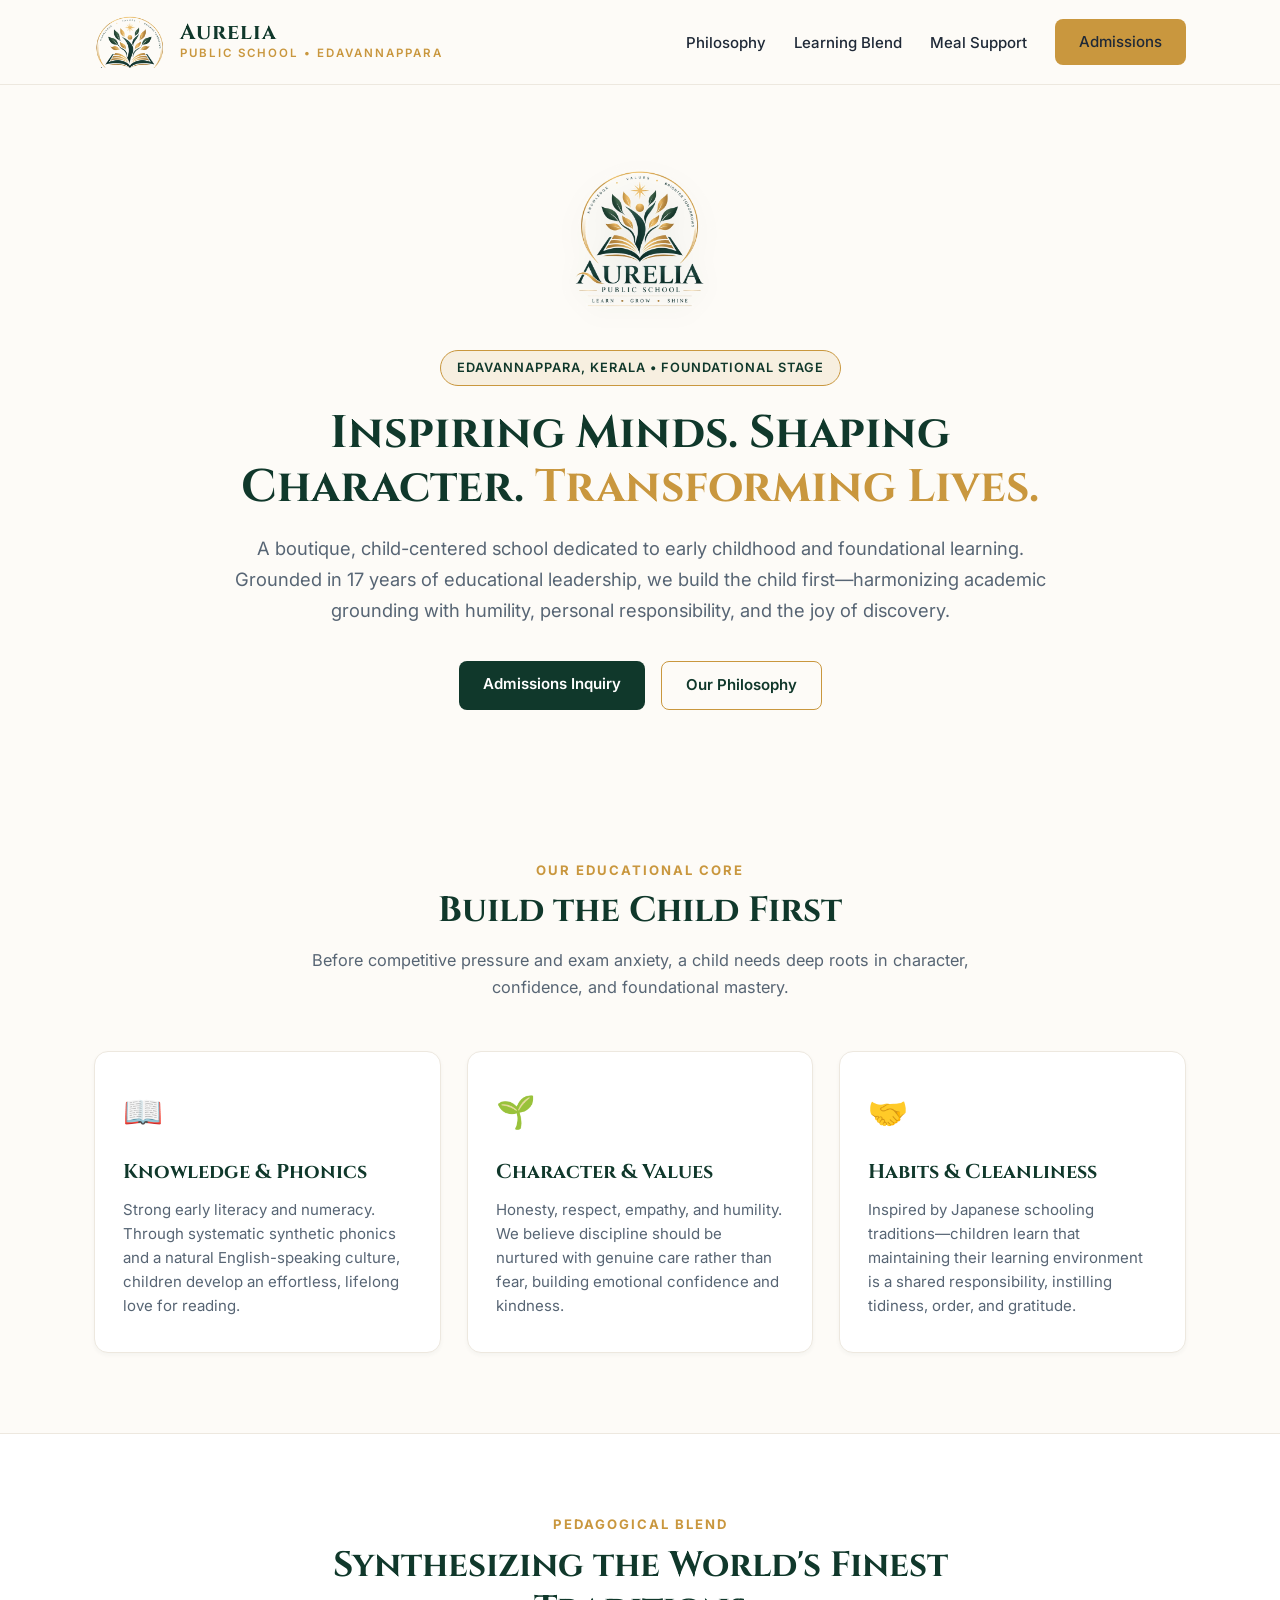
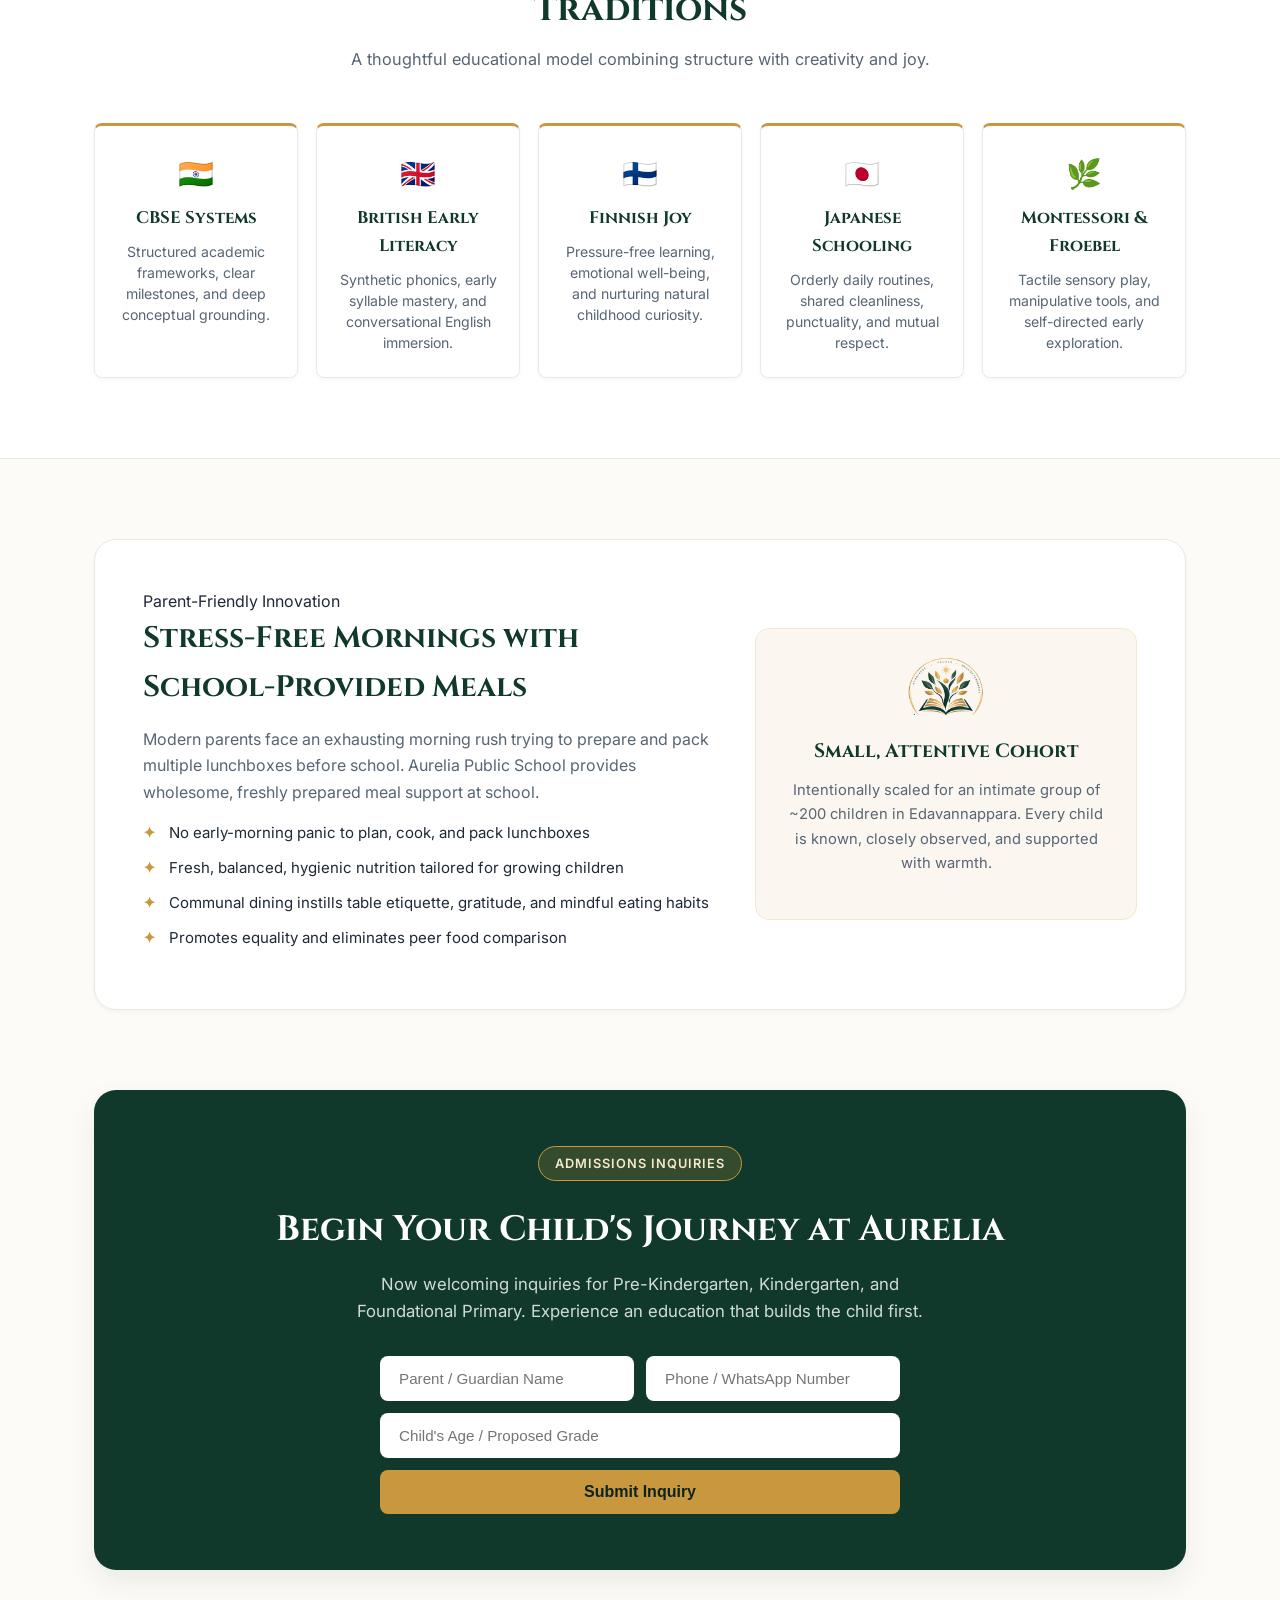
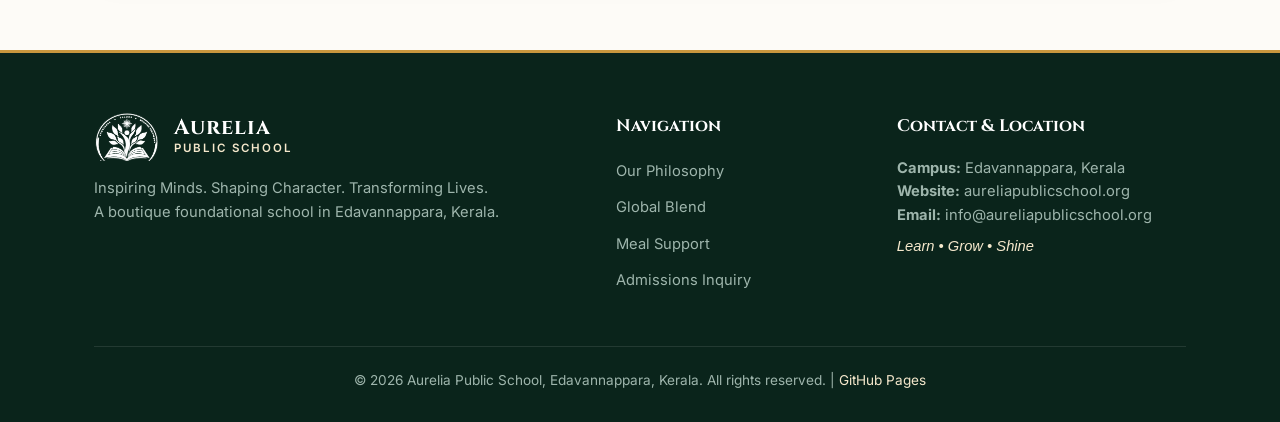
==== commit c4914fc4: "Streamline website to minimal layout, integrate official logo, and add favicon" ====
--- a/index.html
+++ b/index.html
@@ -4,7 +4,8 @@
   <meta charset="UTF-8">
   <meta name="viewport" content="width=device-width, initial-scale=1.0">
   <title>Aurelia Public School | Edavannappara, Kerala</title>
-  <meta name="description" content="Aurelia Public School, Edavannappara, Kerala. A boutique, high-quality foundational school for ~200 children blending CBSE rigor, British language culture, Finnish joy, Japanese discipline, and Montessori early childhood education.">
+  <meta name="description" content="Aurelia Public School, Edavannappara, Kerala. A boutique, high-quality foundational school dedicated to building the child first through knowledge, character, and purposeful learning.">
+  <link rel="icon" type="image/png" href="assets/favicon.png">
   <link rel="preconnect" href="https://fonts.googleapis.com">
   <link rel="preconnect" href="https://fonts.gstatic.com" crossorigin>
   <link href="https://fonts.googleapis.com/css2?family=Cinzel:wght@600;700;800&family=Inter:wght@400;500;600;700&display=swap" rel="stylesheet">
@@ -12,16 +13,11 @@
 </head>
 <body>
 
-  <!-- Top Announcement Bar -->
-  <div class="top-notice-bar">
-    📍 <strong>Edavannappara, Kerala</strong> &nbsp;|&nbsp; Foundation Stone Consecrated &nbsp;|&nbsp; Admissions Open for Early & Foundational Years (~200 Cohort)
-  </div>
-
   <!-- Site Header -->
   <header class="site-header">
     <div class="container nav-wrap">
       <a href="#" class="brand">
-        <div class="brand-crest">A</div>
+        <img src="assets/logo-crest.png" alt="Aurelia Public School Crest" class="brand-logo-img">
         <div class="brand-text">
           <h1>Aurelia</h1>
           <span>Public School • Edavannappara</span>
@@ -32,12 +28,10 @@
 
       <nav class="main-nav" id="mainNav">
         <ul>
-          <li><a href="#about">Philosophy</a></li>
-          <li><a href="#pedagogy">Global Blend</a></li>
-          <li><a href="#parent-friendly">Parent-Friendly</a></li>
-          <li><a href="#campus">Campus</a></li>
-          <li><a href="#leadership">Leadership</a></li>
-          <li><a href="#admissions" class="btn btn-accent">Apply Now</a></li>
+          <li><a href="#philosophy">Philosophy</a></li>
+          <li><a href="#pedagogy">Learning Blend</a></li>
+          <li><a href="#parent-friendly">Meal Support</a></li>
+          <li><a href="#admissions" class="btn btn-accent">Admissions</a></li>
         </ul>
       </nav>
     </div>
@@ -46,210 +40,116 @@
   <!-- Hero Section -->
   <section class="hero">
     <div class="container">
-      <div class="hero-grid">
-        <div class="hero-content">
-          <span class="badge">A Boutique Foundational School • Edavannappara</span>
-          <h2>Inspiring Minds. Shaping Character. <span>Transforming Lives.</span></h2>
-          <div class="hero-tagline">“To nurture every child with knowledge, values and purpose.”</div>
-          <p>Aurelia Public School is a warm, high-quality, foundational-stage school for approximately 200 children in Edavannappara. We build the child first—combining academic excellence with respect, daily discipline, and joyful discovery.</p>
-          <div class="hero-actions">
-            <a href="#admissions" class="btn btn-accent">Admissions Inquiry</a>
-            <a href="#pedagogy" class="btn btn-outline">Our Pedagogical Blend</a>
-          </div>
-        </div>
-
-        <div class="hero-feature-card">
-          <h3>The Aurelian Promise</h3>
-          <ul class="hero-feature-list">
-            <li><strong>Intimate Cohort:</strong> Approximately 200 children—every child is known, loved, and encouraged.</li>
-            <li><strong>Build the Child First:</strong> Character, humility, and good habits before competitive pressure.</li>
-            <li><strong>Parent-Friendly Meals:</strong> Wholesome food support at school—no morning lunch-packing rush.</li>
-            <li><strong>English Immersion:</strong> Strong phonics, early reading habits, and natural communication.</li>
-            <li><strong>Foundation Stone Consecrated:</strong> Consecrated by the founder’s mother with heartfelt prayers.</li>
-          </ul>
-        </div>
-      </div>
-    </div>
-  </section>
-
-  <!-- About / Ethos Section -->
-  <section id="about" class="section">
+      <div class="hero-center">
+        <div class="hero-logo-wrap">
+          <img src="assets/logo.png" alt="Aurelia Public School Emblem" class="hero-emblem">
+        </div>
+        <span class="badge">Edavannappara, Kerala • Foundational Stage</span>
+        <h2>Inspiring Minds. Shaping Character. <span>Transforming Lives.</span></h2>
+        <p>A boutique, child-centered school dedicated to early childhood and foundational learning. Grounded in 17 years of educational leadership, we build the child first—harmonizing academic grounding with humility, personal responsibility, and the joy of discovery.</p>
+        <div class="hero-actions">
+          <a href="#admissions" class="btn btn-primary">Admissions Inquiry</a>
+          <a href="#philosophy" class="btn btn-outline">Our Philosophy</a>
+        </div>
+      </div>
+    </div>
+  </section>
+
+  <!-- Core Philosophy ("Build the Child First") -->
+  <section id="philosophy" class="section">
     <div class="container">
       <div class="section-header">
-        <span class="sub-badge">Our Educational Compass</span>
+        <span class="sub-badge">Our Educational Core</span>
         <h2>Build the Child First</h2>
-        <p>Education at Aurelia is not a rush through textbooks. It is an intentional, loving process of shaping young hearts and minds into capable, compassionate Aurelians.</p>
+        <p>Before competitive pressure and exam anxiety, a child needs deep roots in character, confidence, and foundational mastery.</p>
       </div>
 
       <div class="grid-3">
         <div class="card">
           <div class="card-icon">📖</div>
           <h3>Knowledge & Phonics</h3>
-          <p>Solid foundational literacy and numeracy. Early phonics instruction and syllable fluency spark a lifelong passion for reading and inquiry.</p>
+          <p>Strong early literacy and numeracy. Through systematic synthetic phonics and a natural English-speaking culture, children develop an effortless, lifelong love for reading.</p>
+        </div>
+
+        <div class="card">
+          <div class="card-icon">🌱</div>
+          <h3>Character & Values</h3>
+          <p>Honesty, respect, empathy, and humility. We believe discipline should be nurtured with genuine care rather than fear, building emotional confidence and kindness.</p>
         </div>
 
         <div class="card">
           <div class="card-icon">🤝</div>
-          <h3>Character & Values</h3>
-          <p>Honesty, respect, empathy, and humility. Discipline taught with genuine care rather than fear, building emotional confidence in every child.</p>
-        </div>
-
-        <div class="card">
-          <div class="card-icon">🧹</div>
           <h3>Habits & Cleanliness</h3>
-          <p>Inspired by Japanese schooling traditions—children take active pride in their environment, learning personal responsibility, tidiness, and punctuality.</p>
-        </div>
-      </div>
-    </div>
-  </section>
-
-  <!-- Global Pedagogy Section -->
+          <p>Inspired by Japanese schooling traditions—children learn that maintaining their learning environment is a shared responsibility, instilling tidiness, order, and gratitude.</p>
+        </div>
+      </div>
+    </div>
+  </section>
+
+  <!-- Pedagogical Blend -->
   <section id="pedagogy" class="section" style="background: #ffffff; border-top: 1px solid var(--border-color); border-bottom: 1px solid var(--border-color);">
     <div class="container">
       <div class="section-header">
-        <span class="sub-badge">Pedagogical Synthesis</span>
-        <h2>Drawing from the World's Best Traditions</h2>
-        <p>Grounded in 17 years of educational leadership, our curriculum harmonizes the finest elements of five global philosophies.</p>
+        <span class="sub-badge">Pedagogical Blend</span>
+        <h2>Synthesizing the World's Finest Traditions</h2>
+        <p>A thoughtful educational model combining structure with creativity and joy.</p>
       </div>
 
       <div class="grid-5">
-        <div class="pedagogy-card">
+        <div class="pillar-card">
           <div class="flag">🇮🇳</div>
           <h4>CBSE Systems</h4>
-          <p>Academic rigor, structured learning outcomes, and comprehensive conceptual frameworks.</p>
-        </div>
-
-        <div class="pedagogy-card">
+          <p>Structured academic frameworks, clear milestones, and deep conceptual grounding.</p>
+        </div>
+
+        <div class="pillar-card">
           <div class="flag">🇬🇧</div>
-          <h4>British Early-Years</h4>
-          <p>Systematic synthetic phonics, early reading fluency, and immersive English communication.</p>
-        </div>
-
-        <div class="pedagogy-card">
+          <h4>British Early Literacy</h4>
+          <p>Synthetic phonics, early syllable mastery, and conversational English immersion.</p>
+        </div>
+
+        <div class="pillar-card">
           <div class="flag">🇫🇮</div>
-          <h4>Finnish Education</h4>
-          <p>Joyful, low-stress discovery, outdoor exploration, and prioritization of child well-being.</p>
-        </div>
-
-        <div class="pedagogy-card">
+          <h4>Finnish Joy</h4>
+          <p>Pressure-free learning, emotional well-being, and nurturing natural childhood curiosity.</p>
+        </div>
+
+        <div class="pillar-card">
           <div class="flag">🇯🇵</div>
           <h4>Japanese Schooling</h4>
-          <p>Orderly routines, personal responsibility, environmental care, and community humility.</p>
-        </div>
-
-        <div class="pedagogy-card">
-          <div class="flag">🌱</div>
+          <p>Orderly daily routines, shared cleanliness, punctuality, and mutual respect.</p>
+        </div>
+
+        <div class="pillar-card">
+          <div class="flag">🌿</div>
           <h4>Montessori & Froebel</h4>
-          <p>Sensory-rich manipulatives, self-directed exploration, and practical life-skill readiness.</p>
-        </div>
-      </div>
-    </div>
-  </section>
-
-  <!-- Parent-Friendly Food Concept -->
+          <p>Tactile sensory play, manipulative tools, and self-directed early exploration.</p>
+        </div>
+      </div>
+    </div>
+  </section>
+
+  <!-- Parent-Friendly Meal Concept -->
   <section id="parent-friendly" class="section">
     <div class="container">
-      <div class="section-header">
-        <span class="sub-badge">Thoughtful Innovation</span>
-        <h2>A Truly Parent-Friendly School</h2>
-        <p>We believe schools should partner with families to create calmer, happier homes.</p>
-      </div>
-
-      <div class="meal-callout">
+      <div class="meal-box">
         <div>
-          <h3>Stress-Free Mornings: School-Provided Meals</h3>
-          <p>Modern parents face an overwhelming morning rush trying to prepare, cook, and pack multiple snack and lunch boxes before the school bus arrives. Aurelia changes that.</p>
-          <p>We provide wholesome, nutritious, and child-appropriate meal support right here at school—ensuring fresh, hygienic nutrition every single day.</p>
-          <ul class="meal-benefits">
-            <li>No early-morning panic to cook and pack lunchboxes</li>
-            <li>Freshly prepared, balanced, child-friendly nutrition</li>
-            <li>Promotes communal dining, gratitude, table manners, and self-cleaning habits</li>
-            <li>Fosters equality and eliminates peer food anxiety</li>
+          <span class="sub-badge">Parent-Friendly Innovation</span>
+          <h3>Stress-Free Mornings with School-Provided Meals</h3>
+          <p>Modern parents face an exhausting morning rush trying to prepare and pack multiple lunchboxes before school. Aurelia Public School provides wholesome, freshly prepared meal support at school.</p>
+          
+          <ul class="meal-list">
+            <li>No early-morning panic to plan, cook, and pack lunchboxes</li>
+            <li>Fresh, balanced, hygienic nutrition tailored for growing children</li>
+            <li>Communal dining instills table etiquette, gratitude, and mindful eating habits</li>
+            <li>Promotes equality and eliminates peer food comparison</li>
           </ul>
         </div>
-        <div class="card" style="background: white; border: 1px solid #fde68a;">
-          <h4 style="color: #78350f; font-family: var(--font-heading); font-size: 1.25rem; margin-bottom: 12px;">Close Individual Support</h4>
-          <p style="color: var(--text-muted); font-size: 0.94rem; margin-bottom: 14px;">With an initial scale limited to ~200 children, our teachers closely monitor each child's individual learning curve.</p>
-          <div style="background: #fffbeb; padding: 12px 14px; border-radius: 6px; border-left: 3px solid #d97706; font-size: 0.88rem; color: #92400e;">
-            <strong>Slow-Learner Care:</strong> Continuous observation and personalized remedial follow-up ensure no child falls behind.
-          </div>
-        </div>
-      </div>
-    </div>
-  </section>
-
-  <!-- Campus Spotlight (Edavannappara) -->
-  <section id="campus" class="section" style="background: #ffffff; border-top: 1px solid var(--border-color);">
-    <div class="container">
-      <div class="section-header">
-        <span class="sub-badge">Campus Infrastructure</span>
-        <h2>A Purpose-Built Compact Green Campus</h2>
-        <p>Carefully planned across 37 cents in Edavannappara, Kerala to maximize child safety, natural light, and joyful learning.</p>
-      </div>
-
-      <div class="campus-box">
-        <div>
-          <h3>Safe, Functional & Cost-Conscious Excellence</h3>
-          <p>Our infrastructure prioritizes educational quality and child safety over unnecessary ostentation. Spaces are designed for easy maintenance, encouraging children to take personal ownership of their surroundings.</p>
-          
-          <div class="stats-grid">
-            <div class="stat-item">
-              <span class="num">37 Cents</span>
-              <span class="label">Dedicated Campus Plot</span>
-            </div>
-            <div class="stat-item">
-              <span class="num">12–15</span>
-              <span class="label">Airy Classrooms (~6m × 7m)</span>
-            </div>
-            <div class="stat-item">
-              <span class="num">~200</span>
-              <span class="label">Initial Student Cohort</span>
-            </div>
-            <div class="stat-item">
-              <span class="num">Consecrated</span>
-              <span class="label">Foundation Stone Laid</span>
-            </div>
-          </div>
-        </div>
-
-        <div class="card">
-          <h4 style="font-family: var(--font-heading); color: var(--primary); font-size: 1.25rem; margin-bottom: 14px;">Planned Campus Facilities</h4>
-          <ul class="hero-feature-list" style="margin-bottom: 20px;">
-            <li style="color: var(--text-dark);">Natural cross-ventilated, sunlit classrooms</li>
-            <li style="color: var(--text-dark);">Montessori & Froebel early childhood activity zones</li>
-            <li style="color: var(--text-dark);">Reading library & phonics learning corner</li>
-            <li style="color: var(--text-dark);">Hygienic school dining & handwash arena</li>
-            <li style="color: var(--text-dark);">Morning assembly, movement, and play yard</li>
-            <li style="color: var(--text-dark);">Safe vehicular drop-off & pick-up circulation</li>
-          </ul>
-          <div style="background: var(--bg-light); padding: 12px 16px; border-radius: 6px; border-left: 3px solid var(--accent); font-size: 0.88rem;">
-            <strong>Milestone:</strong> Foundation stone was lovingly laid by the founder's mother with blessings and prayers for every future Aurelian.
-          </div>
-        </div>
-      </div>
-    </div>
-  </section>
-
-  <!-- Leadership Section -->
-  <section id="leadership" class="section">
-    <div class="container">
-      <div class="founder-box">
-        <div>
-          <span class="badge" style="background: rgba(255,255,255,0.15); border-color: rgba(255,255,255,0.3); color: #fff;">Leadership & Pedagogy</span>
-          <h2>Grounded in 17 Years of Educational Service</h2>
-          <p>Aurelia Public School is not starting from scratch. It is born from over 17 years of leadership, classroom service, and CBSE administration by our Founder (formerly Principal of Little India Public School - LIPS).</p>
-          <p>Every lesson plan, observation system, and teacher development framework is built on proven pedagogical leadership.</p>
-        </div>
-        <div class="card" style="color: var(--text-dark);">
-          <h4 style="font-family: var(--font-heading); color: var(--primary); font-size: 1.2rem; margin-bottom: 12px;">Teacher Quality as a Central Pillar</h4>
-          <p style="font-size: 0.92rem; color: var(--text-muted); margin-bottom: 16px;">We invest deeply in our educators through continuous professional development (CPD) focusing on five dimensions:</p>
-          <ul style="list-style: none; font-size: 0.9rem; color: var(--text-dark);">
-            <li style="margin-bottom: 8px;">✓ <strong>Content Clarity:</strong> Clear, bite-sized concept delivery</li>
-            <li style="margin-bottom: 8px;">✓ <strong>Child Interaction:</strong> Dignity, warmth, and encouragement</li>
-            <li style="margin-bottom: 8px;">✓ <strong>Learner Environment:</strong> Tidy, inspiring classrooms</li>
-            <li style="margin-bottom: 8px;">✓ <strong>Pedagogical Style:</strong> Inquiry-driven rather than lectures</li>
-            <li style="margin-bottom: 8px;">✓ <strong>Learner Engagement:</strong> 100% active, confident participation</li>
-          </ul>
+
+        <div class="highlight-card">
+          <img src="assets/logo-crest.png" alt="Aurelia Crest" style="width: 80px; height: auto; margin-bottom: 14px;">
+          <h4>Small, Attentive Cohort</h4>
+          <p>Intentionally scaled for an intimate group of ~200 children in Edavannappara. Every child is known, closely observed, and supported with warmth.</p>
         </div>
       </div>
     </div>
@@ -259,15 +159,15 @@
   <section id="admissions" class="section" style="padding-top: 0;">
     <div class="container">
       <div class="inquiry-box">
-        <span class="badge" style="background: rgba(212, 175, 55, 0.2); border-color: var(--accent); color: var(--accent-light);">Limited Intake • ~200 Children</span>
-        <h2>Enrollment Inquiries for Upcoming Academic Session</h2>
-        <p>We are welcoming applications for Pre-Kindergarten, Kindergarten, and Foundational Primary grades. Experience an education that builds the child first.</p>
+        <span class="badge" style="background: rgba(201, 151, 62, 0.2); border-color: var(--accent); color: var(--accent-light);">Admissions Inquiries</span>
+        <h2>Begin Your Child's Journey at Aurelia</h2>
+        <p>Now welcoming inquiries for Pre-Kindergarten, Kindergarten, and Foundational Primary. Experience an education that builds the child first.</p>
         
-        <form style="max-width: 520px; margin: 0 auto; display: flex; gap: 10px; flex-wrap: wrap; justify-content: center;">
-          <input type="text" placeholder="Parent / Guardian Name" style="padding: 12px 16px; border-radius: 6px; border: none; flex: 1 1 220px; font-size: 0.95rem;">
-          <input type="tel" placeholder="Contact Phone / WhatsApp" style="padding: 12px 16px; border-radius: 6px; border: none; flex: 1 1 220px; font-size: 0.95rem;">
-          <input type="text" placeholder="Child's Age / Proposed Grade" style="padding: 12px 16px; border-radius: 6px; border: none; flex: 1 1 100%; font-size: 0.95rem;">
-          <button type="submit" id="inquirySubmit" class="btn btn-accent" style="width: 100%; font-size: 1rem; padding: 12px;">Submit Admission Inquiry</button>
+        <form class="inquiry-form">
+          <input type="text" placeholder="Parent / Guardian Name" required>
+          <input type="tel" placeholder="Phone / WhatsApp Number" required>
+          <input type="text" placeholder="Child's Age / Proposed Grade" style="flex: 1 1 100%;" required>
+          <button type="submit" id="inquirySubmit" class="btn btn-accent" style="width: 100%; padding: 13px; font-size: 1rem;">Submit Inquiry</button>
         </form>
       </div>
     </div>
@@ -278,42 +178,32 @@
     <div class="container">
       <div class="footer-grid">
         <div class="footer-col">
-          <div class="brand" style="margin-bottom: 14px;">
-            <div class="brand-crest" style="border-color: var(--accent); color: var(--accent);">A</div>
+          <div class="brand" style="margin-bottom: 16px;">
+            <img src="assets/logo-crest.png" alt="Aurelia Crest" style="height: 48px; width: auto; filter: brightness(0) invert(1);">
             <div class="brand-text">
               <h1 style="color: #fff;">Aurelia</h1>
               <span style="color: var(--accent-light);">Public School</span>
             </div>
           </div>
-          <p>Inspiring Minds. Shaping Character. Transforming Lives. A boutique foundational school in Edavannappara, Kerala nurturing every child with knowledge, values and purpose.</p>
+          <p>Inspiring Minds. Shaping Character. Transforming Lives.<br>A boutique foundational school in Edavannappara, Kerala.</p>
         </div>
 
         <div class="footer-col">
-          <h4>Explore</h4>
+          <h4>Navigation</h4>
           <ul>
-            <li><a href="#about">Build the Child First</a></li>
-            <li><a href="#pedagogy">5-Pillar Pedagogy</a></li>
-            <li><a href="#parent-friendly">Meal Program</a></li>
-            <li><a href="#campus">Edavannappara Campus</a></li>
-          </ul>
-        </div>
-
-        <div class="footer-col">
-          <h4>School Identity</h4>
-          <ul>
-            <li>Student Identity: Aurelians</li>
-            <li>Uniform: Orange / Mustard Checks</li>
-            <li>Anthem: <em>Rise in Light</em></li>
-            <li>Foundational Stone Consecrated</li>
+            <li><a href="#philosophy">Our Philosophy</a></li>
+            <li><a href="#pedagogy">Global Blend</a></li>
+            <li><a href="#parent-friendly">Meal Support</a></li>
+            <li><a href="#admissions">Admissions Inquiry</a></li>
           </ul>
         </div>
 
         <div class="footer-col">
           <h4>Contact & Location</h4>
           <p><strong>Campus:</strong> Edavannappara, Kerala</p>
-          <p><strong>Web:</strong> aureliapublicschool.org</p>
+          <p><strong>Website:</strong> aureliapublicschool.org</p>
           <p><strong>Email:</strong> info@aureliapublicschool.org</p>
-          <p><strong>Status:</strong> Site Planning & Construction Phase</p>
+          <p style="margin-top: 8px; color: var(--accent-light);"><em>Learn • Grow • Shine</em></p>
         </div>
       </div>
 
--- a/css/style.css
+++ b/css/style.css
@@ -1,22 +1,21 @@
 :root {
-  --primary: #0f2b48;
-  --primary-light: #1b4570;
-  --primary-dark: #0a1b2d;
-  --accent: #d4af37;
-  --accent-light: #f3e6a9;
-  --accent-warm: #e67e22; /* Warm orange / mustard touch inspired by uniform direction */
-  --accent-hover: #b59226;
-  --text-dark: #1e293b;
-  --text-muted: #556987;
-  --bg-light: #f8fafc;
+  --primary: #10382b;        /* Deep Forest Green matching official logo */
+  --primary-dark: #0a241b;
+  --primary-light: #1b4f3e;
+  --accent: #c9973e;         /* Warm Gold from official logo */
+  --accent-light: #f5e8cc;
+  --accent-hover: #b07e29;
+  --text-dark: #1f2937;
+  --text-muted: #576574;
+  --bg-page: #fdfbf7;        /* Soft warm ivory */
   --bg-white: #ffffff;
-  --border-color: #e2e8f0;
-  --shadow-sm: 0 1px 3px rgba(0,0,0,0.06);
-  --shadow-md: 0 4px 6px -1px rgba(0,0,0,0.08), 0 2px 4px -2px rgba(0,0,0,0.06);
-  --shadow-lg: 0 10px 20px -3px rgba(15,43,72,0.12), 0 4px 6px -4px rgba(0,0,0,0.06);
-  --radius-sm: 6px;
-  --radius-md: 12px;
-  --radius-lg: 20px;
+  --border-color: #ede8df;
+  --shadow-sm: 0 2px 4px rgba(16, 56, 43, 0.04);
+  --shadow-md: 0 6px 16px rgba(16, 56, 43, 0.06);
+  --shadow-lg: 0 12px 28px rgba(16, 56, 43, 0.08);
+  --radius-sm: 8px;
+  --radius-md: 14px;
+  --radius-lg: 22px;
   --font-heading: 'Cinzel', 'Playfair Display', Georgia, serif;
   --font-body: 'Inter', -apple-system, BlinkMacSystemFont, "Segoe UI", Roboto, sans-serif;
 }
@@ -35,48 +34,32 @@
 body {
   font-family: var(--font-body);
   color: var(--text-dark);
-  background-color: var(--bg-light);
+  background-color: var(--bg-page);
   line-height: 1.65;
   -webkit-font-smoothing: antialiased;
 }
 
-/* Container */
 .container {
-  max-width: 1200px;
+  max-width: 1140px;
   margin: 0 auto;
   padding: 0 24px;
 }
 
-/* Header & Top Bar */
-.top-notice-bar {
-  background: var(--primary-dark);
-  color: var(--accent-light);
-  font-size: 0.82rem;
-  padding: 8px 0;
-  text-align: center;
-  letter-spacing: 0.5px;
-  border-bottom: 1px solid rgba(212, 175, 55, 0.2);
-}
-
-.top-notice-bar strong {
-  color: #fff;
-}
-
+/* Header & Navigation */
 header.site-header {
   position: sticky;
   top: 0;
   z-index: 100;
-  background: rgba(255, 255, 255, 0.98);
-  backdrop-filter: blur(12px);
+  background: rgba(253, 251, 247, 0.96);
+  backdrop-filter: blur(10px);
   border-bottom: 1px solid var(--border-color);
-  box-shadow: var(--shadow-sm);
 }
 
 .nav-wrap {
   display: flex;
   align-items: center;
   justify-content: space-between;
-  height: 82px;
+  height: 84px;
 }
 
 .brand {
@@ -84,46 +67,36 @@
   align-items: center;
   gap: 14px;
   text-decoration: none;
-  color: var(--primary);
-}
-
-.brand-crest {
-  width: 48px;
-  height: 48px;
-  border-radius: 50%;
-  background: linear-gradient(135deg, var(--primary), var(--primary-light));
-  border: 2px solid var(--accent);
-  display: flex;
-  align-items: center;
-  justify-content: center;
-  color: var(--accent);
-  font-family: var(--font-heading);
+}
+
+.brand-logo-img {
+  height: 52px;
+  width: auto;
+  object-fit: contain;
+}
+
+.brand-text h1 {
+  font-family: var(--font-heading);
+  font-size: 1.35rem;
+  letter-spacing: 1px;
+  line-height: 1.1;
+  color: var(--primary);
   font-weight: 700;
-  font-size: 1.35rem;
-  box-shadow: var(--shadow-sm);
-}
-
-.brand-text h1 {
-  font-family: var(--font-heading);
-  font-size: 1.35rem;
-  letter-spacing: 0.5px;
-  line-height: 1.1;
-  color: var(--primary);
 }
 
 .brand-text span {
   font-size: 0.72rem;
-  letter-spacing: 1.5px;
+  letter-spacing: 2px;
   text-transform: uppercase;
-  color: var(--accent-hover);
-  font-weight: 700;
+  color: var(--accent);
+  font-weight: 600;
   display: block;
 }
 
 nav.main-nav ul {
   display: flex;
   list-style: none;
-  gap: 26px;
+  gap: 28px;
   align-items: center;
 }
 
@@ -131,22 +104,23 @@
   text-decoration: none;
   color: var(--text-dark);
   font-weight: 500;
-  font-size: 0.95rem;
+  font-size: 0.94rem;
   transition: color 0.2s ease;
 }
 
 nav.main-nav a:hover {
-  color: var(--accent-hover);
-}
-
+  color: var(--accent);
+}
+
+/* Buttons */
 .btn {
   display: inline-block;
-  padding: 10px 24px;
+  padding: 11px 24px;
   border-radius: var(--radius-sm);
   font-weight: 600;
   text-decoration: none;
   font-size: 0.94rem;
-  transition: all 0.25s ease;
+  transition: all 0.2s ease;
   cursor: pointer;
   border: none;
   text-align: center;
@@ -159,7 +133,7 @@
 
 .btn-primary:hover {
   background: var(--primary-light);
-  transform: translateY(-2px);
+  transform: translateY(-1px);
   box-shadow: var(--shadow-md);
 }
 
@@ -172,21 +146,21 @@
 .btn-accent:hover {
   background: var(--accent-hover);
   color: #fff;
-  transform: translateY(-2px);
+  transform: translateY(-1px);
   box-shadow: var(--shadow-md);
 }
 
 .btn-outline {
-  border: 2px solid var(--accent);
-  color: #fff;
+  border: 1.5px solid var(--accent);
+  color: var(--primary);
+  background: transparent;
 }
 
 .btn-outline:hover {
   background: var(--accent);
-  color: var(--primary-dark);
-}
-
-/* Mobile Toggle */
+  color: #fff;
+}
+
 .mobile-toggle {
   display: none;
   background: none;
@@ -198,399 +172,307 @@
 
 /* Hero Section */
 .hero {
+  padding: 80px 0 70px;
+  text-align: center;
   position: relative;
-  background: linear-gradient(140deg, var(--primary-dark) 0%, var(--primary) 55%, #18426d 100%);
-  color: #fff;
-  padding: 110px 0 95px;
-  overflow: hidden;
-}
-
-.hero::after {
-  content: "";
-  position: absolute;
-  top: -50px;
-  right: -50px;
-  width: 500px;
-  height: 500px;
-  background: radial-gradient(circle, rgba(212, 175, 55, 0.15), transparent 70%);
-  border-radius: 50%;
-  pointer-events: none;
-}
-
-.hero-grid {
-  display: grid;
-  grid-template-columns: 1.25fr 0.85fr;
-  gap: 48px;
-  align-items: center;
-  position: relative;
-  z-index: 2;
+}
+
+.hero-center {
+  max-width: 820px;
+  margin: 0 auto;
+}
+
+.hero-logo-wrap {
+  margin-bottom: 28px;
+}
+
+.hero-emblem {
+  width: 150px;
+  height: auto;
+  filter: drop-shadow(0 6px 12px rgba(16, 56, 43, 0.08));
 }
 
 .badge {
   display: inline-flex;
   align-items: center;
   gap: 8px;
-  padding: 6px 14px;
+  padding: 6px 16px;
   border-radius: 50px;
-  background: rgba(212, 175, 55, 0.16);
+  background: rgba(201, 151, 62, 0.12);
   border: 1px solid var(--accent);
-  color: var(--accent-light);
-  font-size: 0.82rem;
+  color: var(--primary);
+  font-size: 0.8rem;
   font-weight: 600;
   letter-spacing: 1px;
   text-transform: uppercase;
-  margin-bottom: 22px;
+  margin-bottom: 20px;
 }
 
 .hero h2 {
   font-family: var(--font-heading);
-  font-size: 3rem;
-  line-height: 1.18;
-  margin-bottom: 20px;
+  font-size: 2.85rem;
+  line-height: 1.2;
+  color: var(--primary);
+  margin-bottom: 18px;
   font-weight: 700;
 }
 
 .hero h2 span {
-  color: var(--accent-light);
-}
-
-.hero-tagline {
-  font-size: 1.3rem;
-  font-weight: 500;
-  color: #f1f5f9;
-  margin-bottom: 18px;
-  font-style: italic;
-  border-left: 3px solid var(--accent);
-  padding-left: 14px;
+  color: var(--accent);
 }
 
 .hero p {
-  font-size: 1.08rem;
-  color: #cbd5e1;
-  margin-bottom: 32px;
+  font-size: 1.15rem;
+  color: var(--text-muted);
   line-height: 1.7;
+  margin-bottom: 34px;
 }
 
 .hero-actions {
   display: flex;
   gap: 16px;
+  justify-content: center;
   flex-wrap: wrap;
 }
 
-.hero-feature-card {
-  background: rgba(255, 255, 255, 0.08);
-  border: 1px solid rgba(255, 255, 255, 0.18);
+/* Sections */
+.section {
+  padding: 80px 0;
+}
+
+.section-header {
+  text-align: center;
+  max-width: 680px;
+  margin: 0 auto 50px;
+}
+
+.section-header .sub-badge {
+  color: var(--accent);
+  font-size: 0.82rem;
+  font-weight: 700;
+  text-transform: uppercase;
+  letter-spacing: 2px;
+  display: block;
+  margin-bottom: 8px;
+}
+
+.section-header h2 {
+  font-family: var(--font-heading);
+  font-size: 2.2rem;
+  color: var(--primary);
+  margin-bottom: 14px;
+  line-height: 1.25;
+}
+
+.section-header p {
+  color: var(--text-muted);
+  font-size: 1.02rem;
+}
+
+/* Cards */
+.grid-3 {
+  display: grid;
+  grid-template-columns: repeat(auto-fit, minmax(310px, 1fr));
+  gap: 26px;
+}
+
+.grid-5 {
+  display: grid;
+  grid-template-columns: repeat(auto-fit, minmax(200px, 1fr));
+  gap: 18px;
+}
+
+.card {
+  background: var(--bg-white);
+  border-radius: var(--radius-md);
+  padding: 34px 28px;
+  border: 1px solid var(--border-color);
+  box-shadow: var(--shadow-sm);
+  transition: transform 0.25s ease, box-shadow 0.25s ease;
+}
+
+.card:hover {
+  transform: translateY(-4px);
+  box-shadow: var(--shadow-lg);
+}
+
+.card-icon {
+  font-size: 2rem;
+  margin-bottom: 16px;
+}
+
+.card h3 {
+  font-family: var(--font-heading);
+  font-size: 1.25rem;
+  color: var(--primary);
+  margin-bottom: 10px;
+}
+
+.card p {
+  color: var(--text-muted);
+  font-size: 0.94rem;
+  line-height: 1.6;
+}
+
+/* Pedagogical Pillar Cards */
+.pillar-card {
+  background: var(--bg-white);
+  border-radius: var(--radius-sm);
+  padding: 24px 20px;
+  border: 1px solid var(--border-color);
+  border-top: 3px solid var(--accent);
+  text-align: center;
+  box-shadow: var(--shadow-sm);
+  transition: transform 0.2s ease;
+}
+
+.pillar-card:hover {
+  transform: translateY(-3px);
+  box-shadow: var(--shadow-md);
+}
+
+.pillar-card .flag {
+  font-size: 1.8rem;
+  margin-bottom: 8px;
+}
+
+.pillar-card h4 {
+  font-family: var(--font-heading);
+  color: var(--primary);
+  font-size: 1.05rem;
+  margin-bottom: 8px;
+}
+
+.pillar-card p {
+  font-size: 0.88rem;
+  color: var(--text-muted);
+  line-height: 1.5;
+}
+
+/* Meal Support Box */
+.meal-box {
+  background: var(--bg-white);
+  border: 1px solid var(--border-color);
   border-radius: var(--radius-lg);
-  padding: 34px 28px;
-  backdrop-filter: blur(10px);
-}
-
-.hero-feature-card h3 {
-  font-family: var(--font-heading);
-  font-size: 1.3rem;
-  color: var(--accent-light);
+  padding: 48px;
+  display: grid;
+  grid-template-columns: 1.2fr 0.8fr;
+  gap: 40px;
+  align-items: center;
+  box-shadow: var(--shadow-sm);
+}
+
+.meal-box h3 {
+  font-family: var(--font-heading);
+  font-size: 1.85rem;
+  color: var(--primary);
+  margin-bottom: 14px;
+}
+
+.meal-box p {
+  color: var(--text-muted);
+  font-size: 1rem;
+  line-height: 1.65;
   margin-bottom: 16px;
 }
 
-.hero-feature-list {
+.meal-list {
   list-style: none;
 }
 
-.hero-feature-list li {
+.meal-list li {
   position: relative;
-  padding-left: 28px;
-  margin-bottom: 14px;
-  font-size: 0.95rem;
-  color: #e2e8f0;
-}
-
-.hero-feature-list li::before {
+  padding-left: 26px;
+  margin-bottom: 10px;
+  color: var(--text-dark);
+  font-size: 0.94rem;
+}
+
+.meal-list li::before {
   content: "✦";
   position: absolute;
   left: 0;
   color: var(--accent);
-  font-size: 0.9rem;
-}
-
-/* Sections */
-.section {
-  padding: 85px 0;
-}
-
-.section-header {
-  text-align: center;
-  max-width: 720px;
-  margin: 0 auto 52px;
-}
-
-.section-header .sub-badge {
-  color: var(--accent-hover);
-  font-size: 0.85rem;
-  font-weight: 700;
-  text-transform: uppercase;
-  letter-spacing: 1.8px;
-  display: block;
-  margin-bottom: 8px;
-}
-
-.section-header h2 {
-  font-family: var(--font-heading);
-  font-size: 2.25rem;
-  color: var(--primary);
-  margin-bottom: 14px;
-  line-height: 1.25;
-}
-
-.section-header p {
+  font-weight: bold;
+}
+
+.highlight-card {
+  background: rgba(201, 151, 62, 0.08);
+  border: 1px solid var(--accent-light);
+  border-radius: var(--radius-md);
+  padding: 28px;
+  text-align: center;
+}
+
+.highlight-card h4 {
+  font-family: var(--font-heading);
+  color: var(--primary);
+  font-size: 1.2rem;
+  margin-bottom: 10px;
+}
+
+.highlight-card p {
+  font-size: 0.92rem;
   color: var(--text-muted);
-  font-size: 1.05rem;
-}
-
-/* Grid Layouts */
-.grid-3 {
-  display: grid;
-  grid-template-columns: repeat(auto-fit, minmax(310px, 1fr));
-  gap: 28px;
-}
-
-.grid-2 {
-  display: grid;
-  grid-template-columns: repeat(auto-fit, minmax(360px, 1fr));
-  gap: 32px;
-}
-
-.grid-5 {
-  display: grid;
-  grid-template-columns: repeat(auto-fit, minmax(210px, 1fr));
-  gap: 20px;
-}
-
-.card {
-  background: var(--bg-white);
-  border-radius: var(--radius-md);
-  padding: 32px 26px;
-  border: 1px solid var(--border-color);
-  box-shadow: var(--shadow-sm);
-  transition: transform 0.25s ease, box-shadow 0.25s ease;
-}
-
-.card:hover {
-  transform: translateY(-4px);
-  box-shadow: var(--shadow-lg);
-}
-
-.card-icon {
-  width: 52px;
-  height: 52px;
-  border-radius: 12px;
-  background: rgba(15, 43, 72, 0.06);
-  color: var(--primary);
-  display: flex;
-  align-items: center;
-  justify-content: center;
-  font-size: 1.6rem;
-  margin-bottom: 18px;
-}
-
-.card h3 {
-  font-family: var(--font-heading);
-  font-size: 1.25rem;
-  color: var(--primary);
-  margin-bottom: 10px;
-}
-
-.card p {
-  color: var(--text-muted);
-  font-size: 0.94rem;
-  line-height: 1.6;
-}
-
-/* Global Pedagogy Cards */
-.pedagogy-card {
-  background: var(--bg-white);
-  border-radius: var(--radius-md);
-  padding: 24px 20px;
-  border-top: 4px solid var(--accent);
-  border-left: 1px solid var(--border-color);
-  border-right: 1px solid var(--border-color);
-  border-bottom: 1px solid var(--border-color);
-  box-shadow: var(--shadow-sm);
-  text-align: center;
-}
-
-.pedagogy-card .flag {
-  font-size: 2rem;
-  margin-bottom: 10px;
-}
-
-.pedagogy-card h4 {
-  font-family: var(--font-heading);
-  color: var(--primary);
-  font-size: 1.1rem;
-  margin-bottom: 8px;
-}
-
-.pedagogy-card p {
-  font-size: 0.88rem;
-  color: var(--text-muted);
-  line-height: 1.5;
-}
-
-/* Callout Box (Meal Concept / Parent Friendly) */
-.meal-callout {
-  background: linear-gradient(135deg, #fffbeb 0%, #fef3c7 100%);
-  border: 1px solid #fde68a;
-  border-radius: var(--radius-lg);
-  padding: 44px;
-  display: grid;
-  grid-template-columns: 1.2fr 0.8fr;
-  gap: 36px;
-  align-items: center;
-  margin-top: 40px;
-}
-
-.meal-callout h3 {
-  font-family: var(--font-heading);
-  font-size: 1.85rem;
-  color: #78350f;
-  margin-bottom: 14px;
-}
-
-.meal-callout p {
-  color: #92400e;
-  font-size: 1.02rem;
-  line-height: 1.65;
-  margin-bottom: 16px;
-}
-
-.meal-benefits {
-  list-style: none;
-}
-
-.meal-benefits li {
-  position: relative;
-  padding-left: 26px;
-  margin-bottom: 10px;
-  color: #78350f;
-  font-weight: 500;
-  font-size: 0.95rem;
-}
-
-.meal-benefits li::before {
-  content: "✓";
-  position: absolute;
-  left: 0;
-  color: #b45309;
-  font-weight: bold;
-}
-
-/* Campus Section */
-.campus-box {
-  background: #ffffff;
-  border-radius: var(--radius-lg);
-  border: 1px solid var(--border-color);
-  box-shadow: var(--shadow-md);
-  padding: 44px;
-  display: grid;
-  grid-template-columns: 1fr 1fr;
-  gap: 40px;
-  align-items: center;
-}
-
-.campus-box h3 {
-  font-family: var(--font-heading);
-  font-size: 1.8rem;
-  color: var(--primary);
-  margin-bottom: 14px;
-}
-
-.stats-grid {
-  display: grid;
-  grid-template-columns: 1fr 1fr;
-  gap: 16px;
-  margin-top: 24px;
-}
-
-.stat-item {
-  background: var(--bg-light);
-  padding: 16px;
-  border-radius: var(--radius-sm);
-  border-left: 3px solid var(--primary);
-}
-
-.stat-item .num {
-  font-size: 1.4rem;
-  font-weight: 700;
-  color: var(--primary);
-  display: block;
-}
-
-.stat-item .label {
-  font-size: 0.82rem;
-  color: var(--text-muted);
-  text-transform: uppercase;
-  letter-spacing: 0.5px;
-}
-
-/* Founder / Leadership Spotlight */
-.founder-box {
-  background: linear-gradient(135deg, var(--primary) 0%, var(--primary-light) 100%);
-  color: #fff;
-  border-radius: var(--radius-lg);
-  padding: 48px;
-  display: grid;
-  grid-template-columns: 1fr 1fr;
-  gap: 40px;
-  align-items: center;
-}
-
-.founder-box h3 {
-  font-family: var(--font-heading);
-  font-size: 1.85rem;
-  margin-bottom: 14px;
-}
-
-.founder-box p {
-  color: #cbd5e1;
-  font-size: 1rem;
-  line-height: 1.65;
-  margin-bottom: 16px;
-}
-
-/* Admissions Inquiry */
+}
+
+/* Admissions Inquiry Box */
 .inquiry-box {
-  background: var(--primary-dark);
+  background: var(--primary);
   color: #fff;
   border-radius: var(--radius-lg);
   padding: 56px 36px;
   text-align: center;
-  border-top: 4px solid var(--accent);
+  box-shadow: var(--shadow-lg);
 }
 
 .inquiry-box h2 {
   font-family: var(--font-heading);
   font-size: 2.2rem;
-  margin-bottom: 14px;
+  margin-bottom: 12px;
 }
 
 .inquiry-box p {
-  max-width: 620px;
+  max-width: 600px;
   margin: 0 auto 30px;
-  color: #cbd5e1;
+  color: #d1dcd7;
+  font-size: 1.05rem;
+}
+
+.inquiry-form {
+  max-width: 520px;
+  margin: 0 auto;
+  display: flex;
+  gap: 12px;
+  flex-wrap: wrap;
+  justify-content: center;
+}
+
+.inquiry-form input {
+  padding: 13px 18px;
+  border-radius: var(--radius-sm);
+  border: 1px solid rgba(255, 255, 255, 0.2);
+  flex: 1 1 230px;
+  font-size: 0.95rem;
+  outline: none;
+}
+
+.inquiry-form input:focus {
+  border-color: var(--accent);
 }
 
 /* Footer */
 footer.site-footer {
   background: var(--primary-dark);
-  color: #94a3b8;
-  padding: 60px 0 28px;
+  color: #9eb5ac;
+  padding: 60px 0 30px;
   border-top: 3px solid var(--accent);
 }
 
 .footer-grid {
   display: grid;
-  grid-template-columns: 2fr 1fr 1fr 1.2fr;
-  gap: 36px;
+  grid-template-columns: 2fr 1fr 1.2fr;
+  gap: 40px;
   margin-bottom: 44px;
 }
 
@@ -598,7 +480,7 @@
   font-family: var(--font-heading);
   color: #fff;
   font-size: 1.05rem;
-  margin-bottom: 18px;
+  margin-bottom: 16px;
 }
 
 .footer-col p {
@@ -615,7 +497,7 @@
 }
 
 .footer-col ul a {
-  color: #94a3b8;
+  color: #9eb5ac;
   text-decoration: none;
   font-size: 0.92rem;
   transition: color 0.2s;
@@ -633,19 +515,17 @@
 }
 
 /* Responsive */
-@media (max-width: 900px) {
-  .hero-grid,
-  .campus-box,
-  .founder-box,
-  .meal-callout {
+@media (max-width: 860px) {
+  .hero h2 {
+    font-size: 2.3rem;
+  }
+  .meal-box {
+    grid-template-columns: 1fr;
+    padding: 32px 24px;
+  }
+  .footer-grid {
     grid-template-columns: 1fr;
     gap: 30px;
-  }
-  .hero h2 {
-    font-size: 2.4rem;
-  }
-  .footer-grid {
-    grid-template-columns: 1fr 1fr;
   }
 }
 
@@ -656,7 +536,7 @@
   nav.main-nav.active {
     display: block;
     position: absolute;
-    top: 82px;
+    top: 84px;
     left: 0;
     width: 100%;
     background: #fff;
@@ -672,12 +552,9 @@
     display: block;
   }
   .hero {
-    padding: 65px 0 50px;
+    padding: 50px 0 40px;
   }
   .hero h2 {
-    font-size: 1.95rem;
-  }
-  .footer-grid {
-    grid-template-columns: 1fr;
-  }
-}
+    font-size: 1.9rem;
+  }
+}
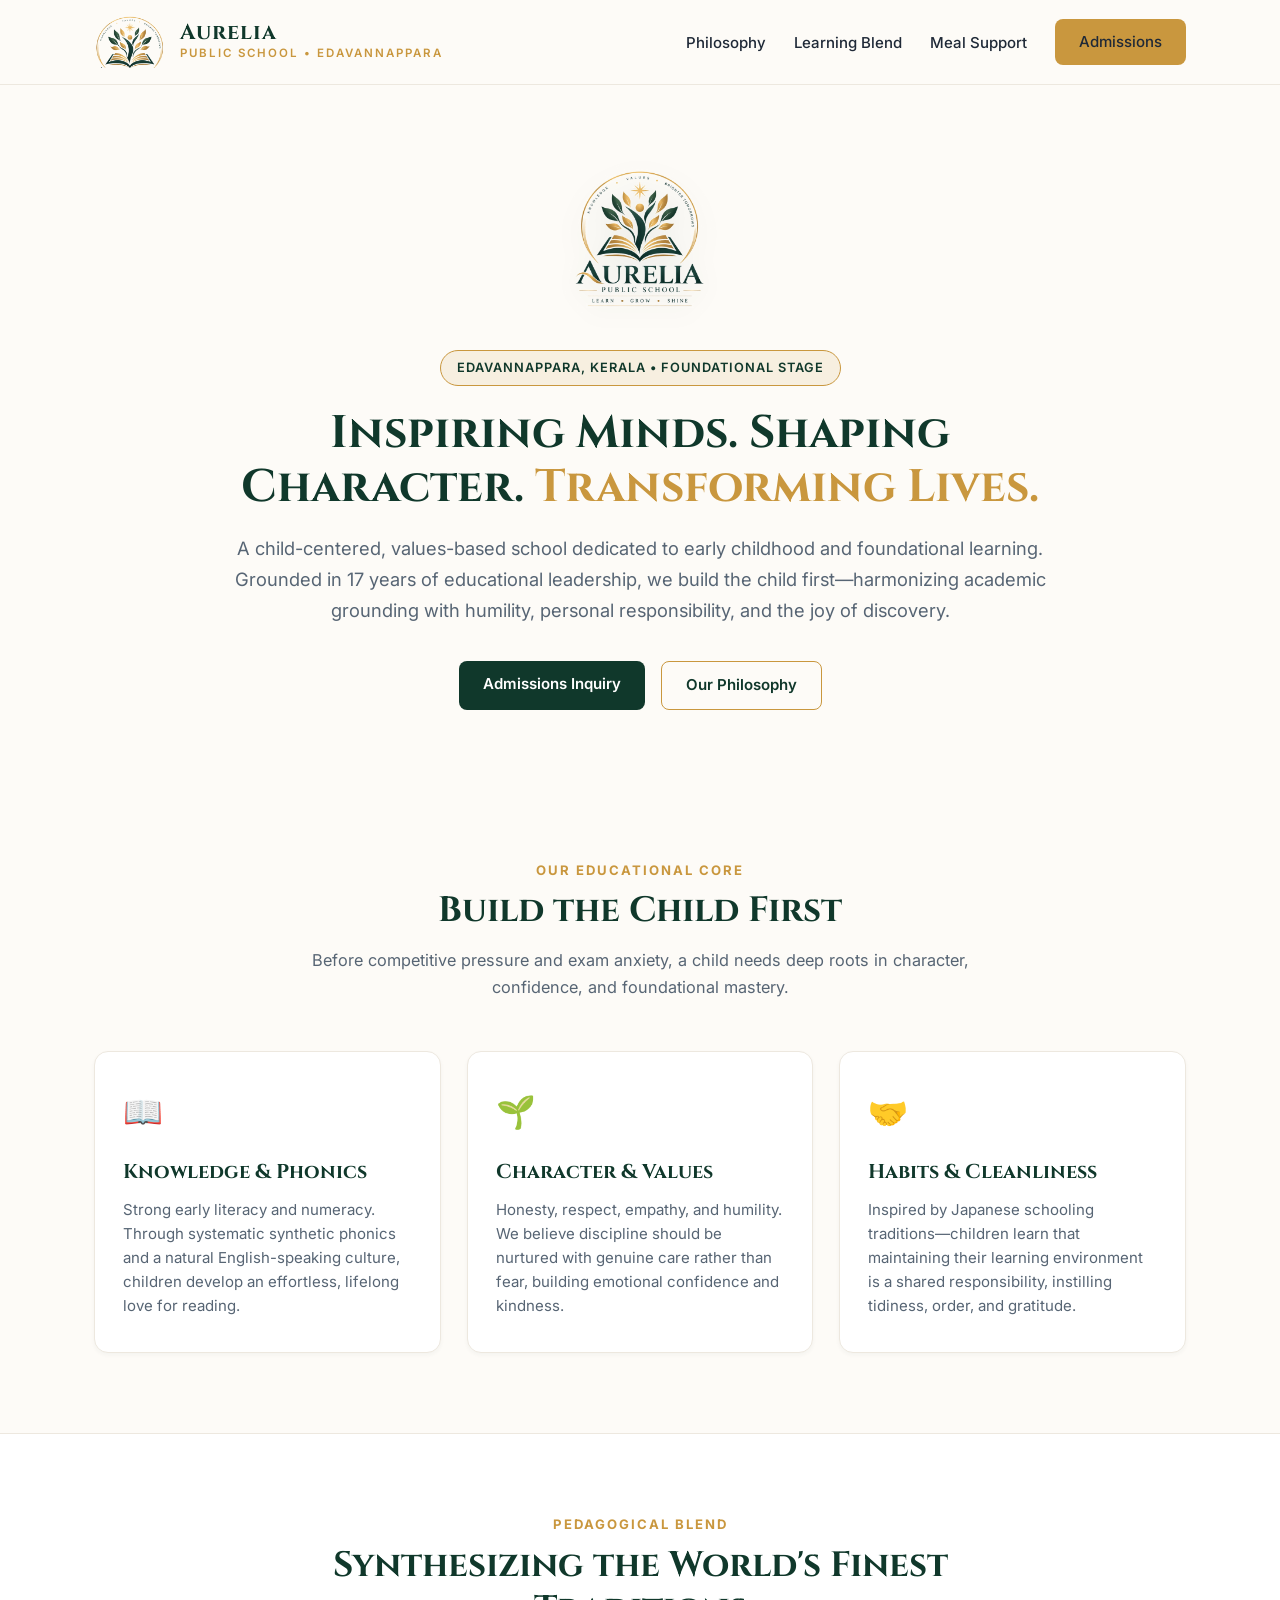
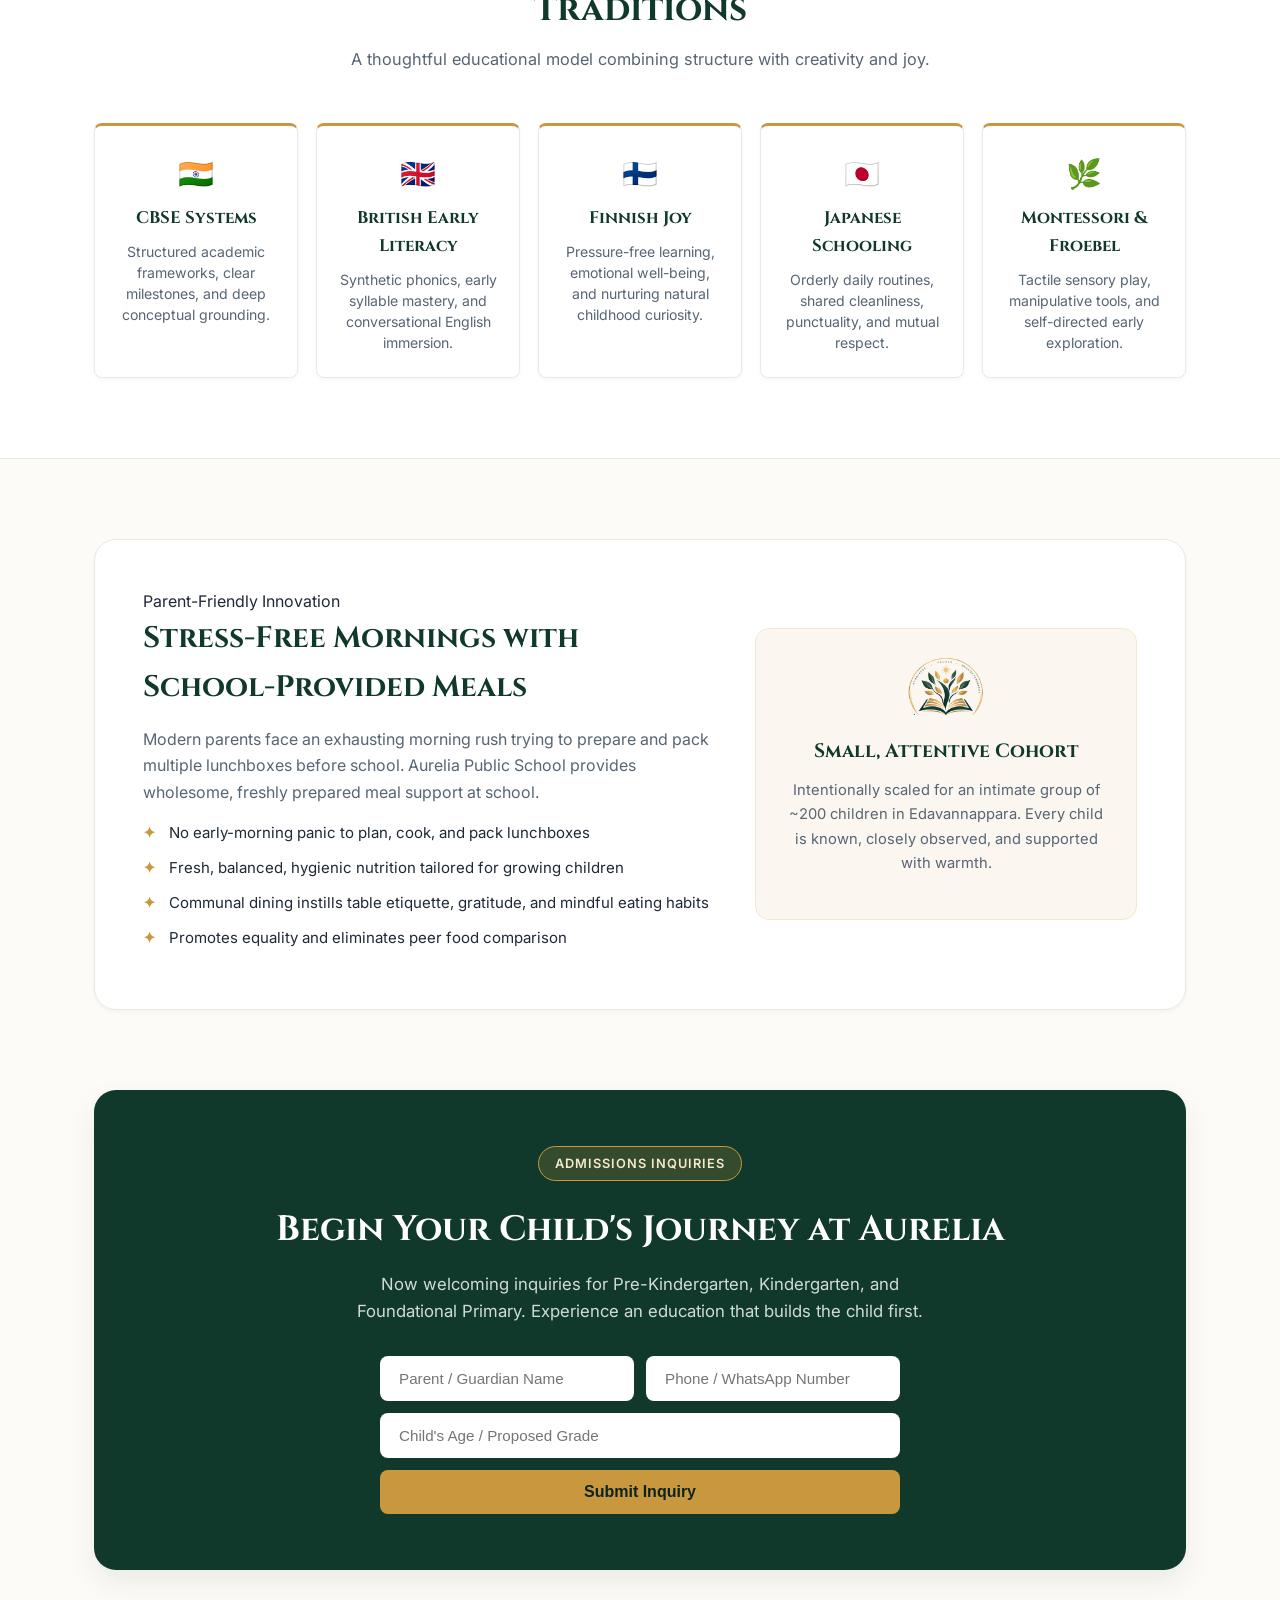
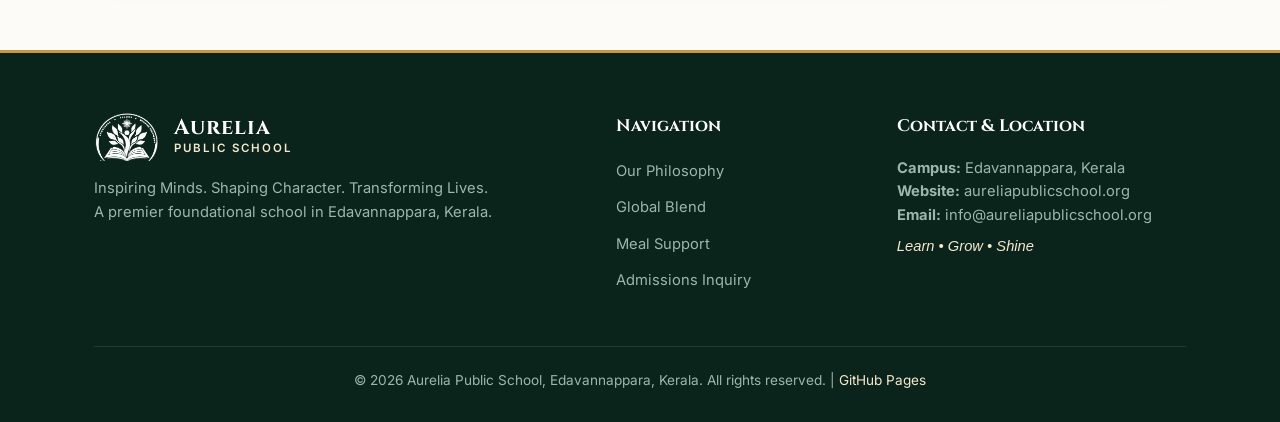
==== commit df3e0a16: "Replace marketing term 'boutique' with authentic educational language" ====
--- a/index.html
+++ b/index.html
@@ -4,7 +4,7 @@
   <meta charset="UTF-8">
   <meta name="viewport" content="width=device-width, initial-scale=1.0">
   <title>Aurelia Public School | Edavannappara, Kerala</title>
-  <meta name="description" content="Aurelia Public School, Edavannappara, Kerala. A boutique, high-quality foundational school dedicated to building the child first through knowledge, character, and purposeful learning.">
+  <meta name="description" content="Aurelia Public School, Edavannappara, Kerala. A premier, child-centered foundational school dedicated to building the child first through knowledge, character, and purposeful learning.">
   <link rel="icon" type="image/png" href="assets/favicon.png">
   <link rel="preconnect" href="https://fonts.googleapis.com">
   <link rel="preconnect" href="https://fonts.gstatic.com" crossorigin>
@@ -46,7 +46,7 @@
         </div>
         <span class="badge">Edavannappara, Kerala • Foundational Stage</span>
         <h2>Inspiring Minds. Shaping Character. <span>Transforming Lives.</span></h2>
-        <p>A boutique, child-centered school dedicated to early childhood and foundational learning. Grounded in 17 years of educational leadership, we build the child first—harmonizing academic grounding with humility, personal responsibility, and the joy of discovery.</p>
+        <p>A child-centered, values-based school dedicated to early childhood and foundational learning. Grounded in 17 years of educational leadership, we build the child first—harmonizing academic grounding with humility, personal responsibility, and the joy of discovery.</p>
         <div class="hero-actions">
           <a href="#admissions" class="btn btn-primary">Admissions Inquiry</a>
           <a href="#philosophy" class="btn btn-outline">Our Philosophy</a>
@@ -185,7 +185,7 @@
               <span style="color: var(--accent-light);">Public School</span>
             </div>
           </div>
-          <p>Inspiring Minds. Shaping Character. Transforming Lives.<br>A boutique foundational school in Edavannappara, Kerala.</p>
+          <p>Inspiring Minds. Shaping Character. Transforming Lives.<br>A premier foundational school in Edavannappara, Kerala.</p>
         </div>
 
         <div class="footer-col">
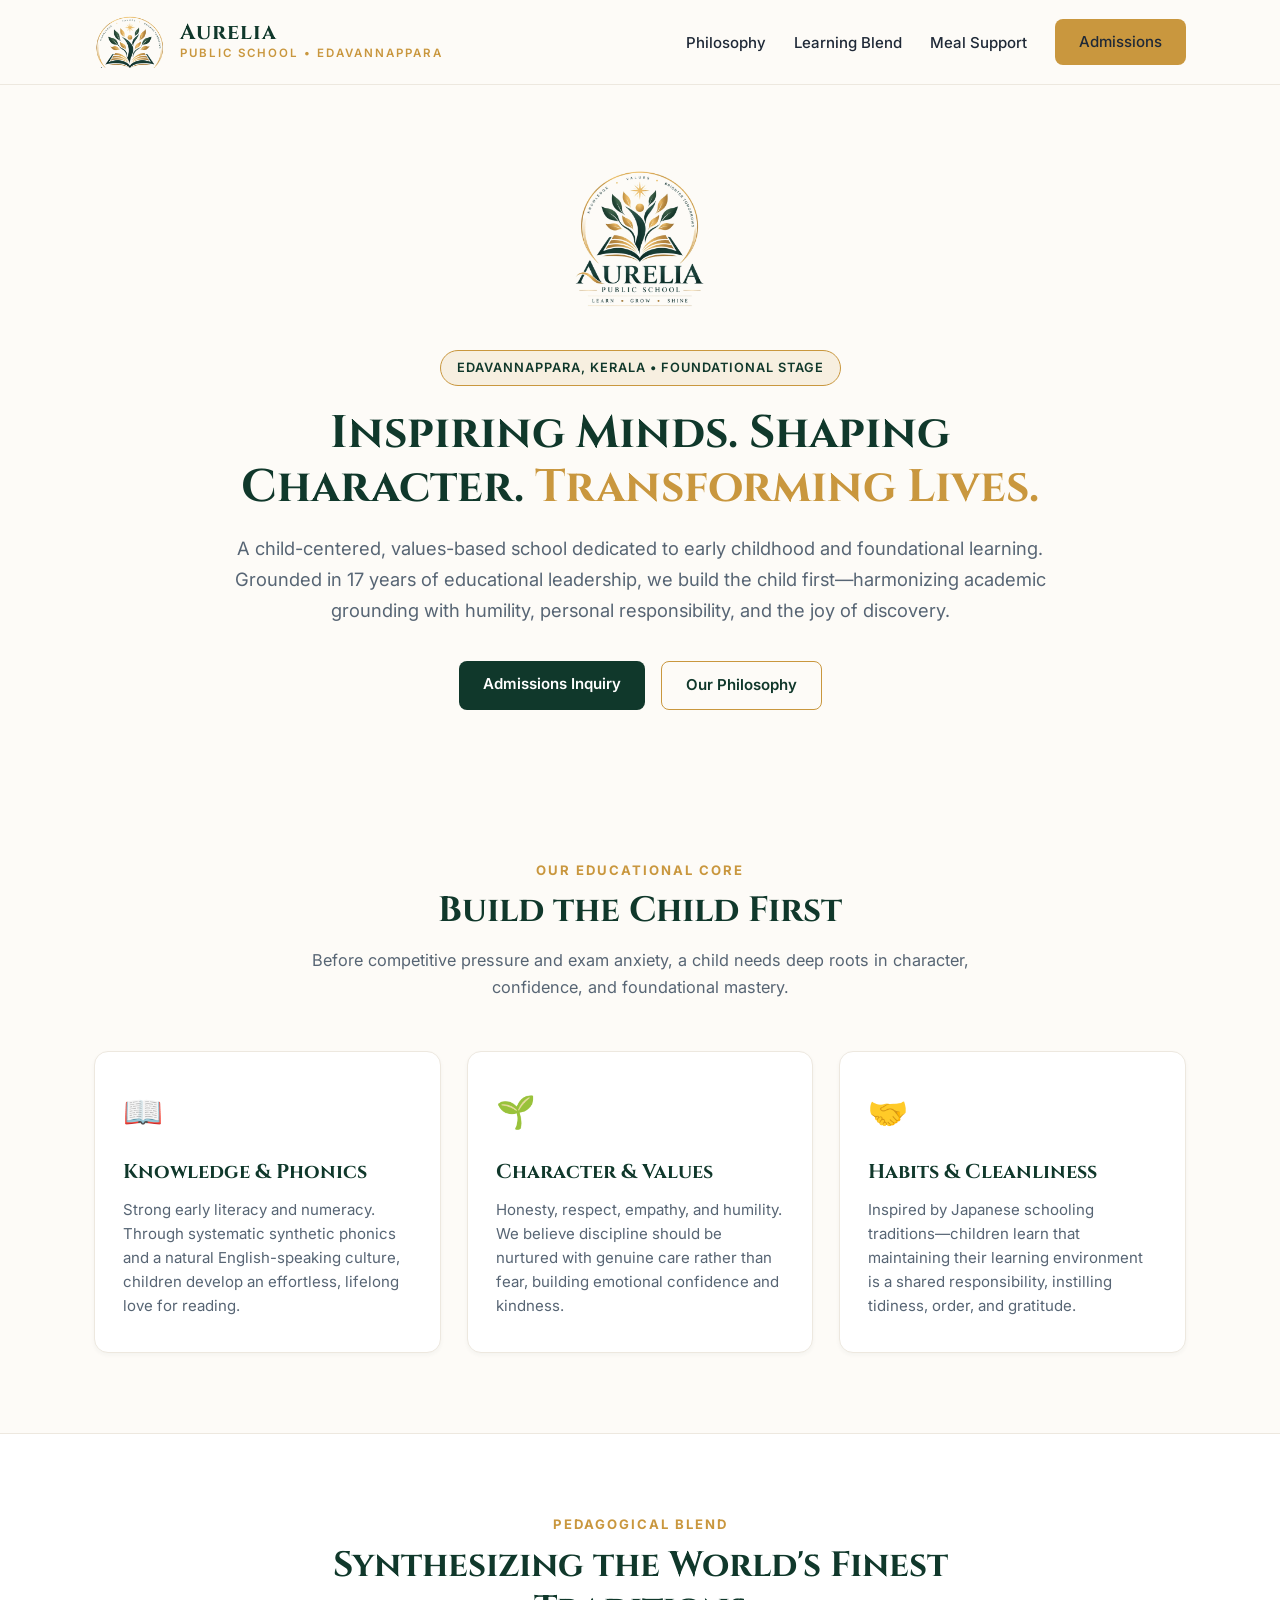
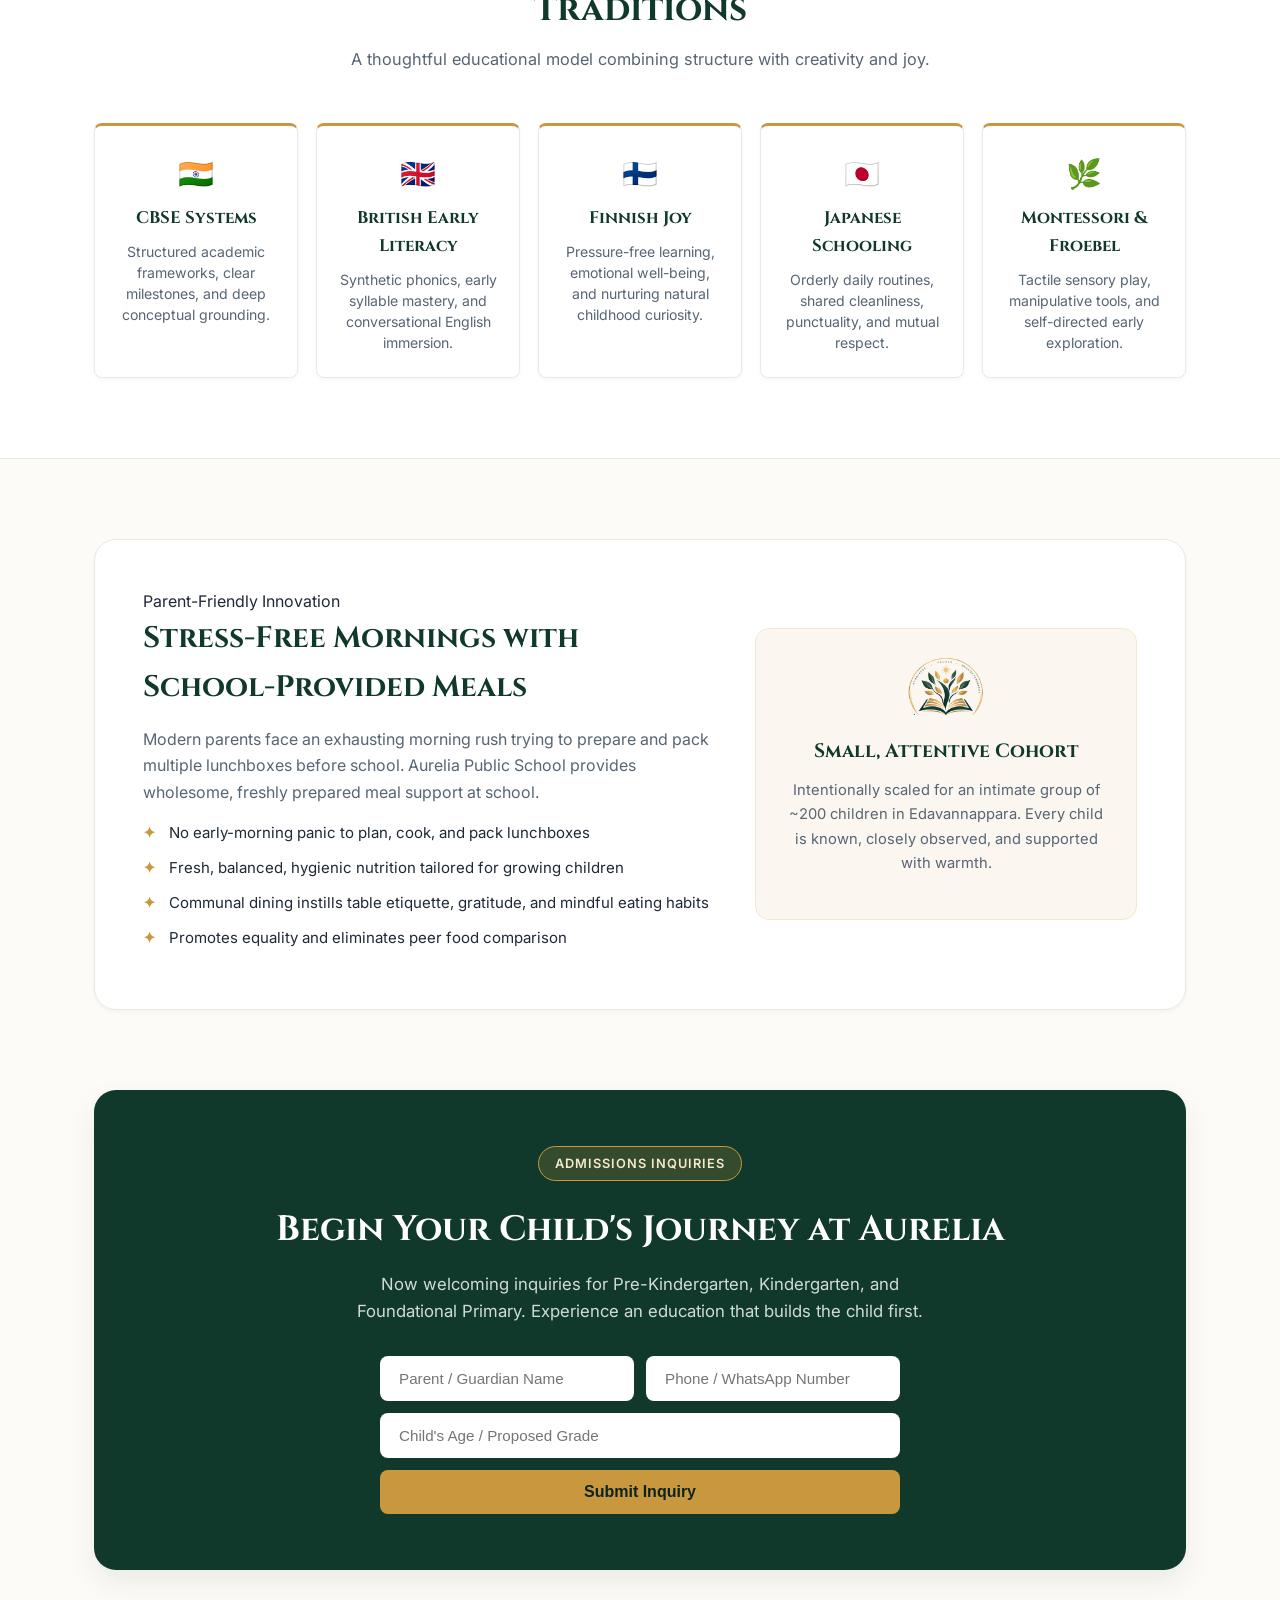
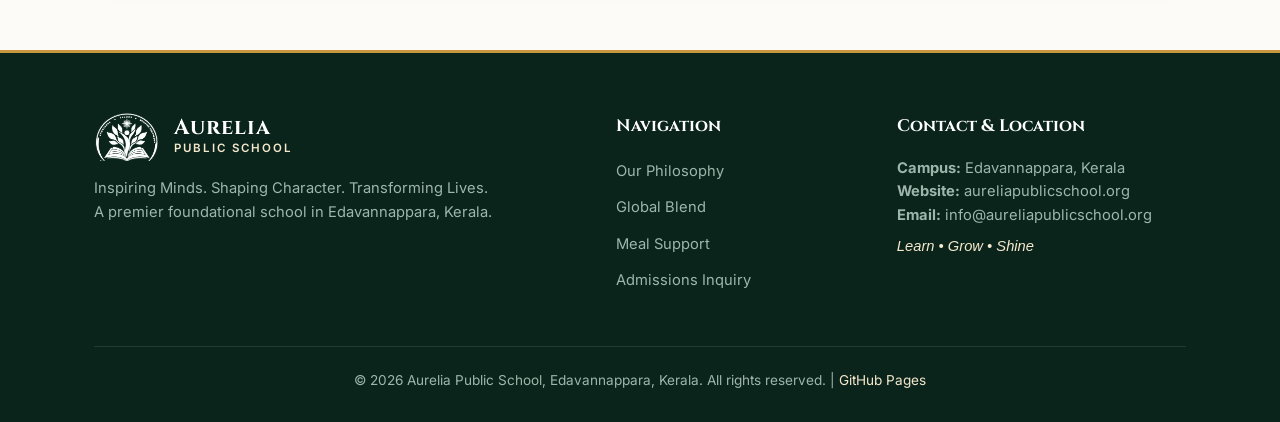
==== commit 4522acde: "Fix iOS Safari rendering compatibility, add webkit prefixes, and cache-bust assets" ====
--- a/index.html
+++ b/index.html
@@ -3,13 +3,14 @@
 <head>
   <meta charset="UTF-8">
   <meta name="viewport" content="width=device-width, initial-scale=1.0">
+  <meta name="color-scheme" content="light">
   <title>Aurelia Public School | Edavannappara, Kerala</title>
   <meta name="description" content="Aurelia Public School, Edavannappara, Kerala. A premier, child-centered foundational school dedicated to building the child first through knowledge, character, and purposeful learning.">
   <link rel="icon" type="image/png" href="assets/favicon.png">
   <link rel="preconnect" href="https://fonts.googleapis.com">
   <link rel="preconnect" href="https://fonts.gstatic.com" crossorigin>
   <link href="https://fonts.googleapis.com/css2?family=Cinzel:wght@600;700;800&family=Inter:wght@400;500;600;700&display=swap" rel="stylesheet">
-  <link rel="stylesheet" href="css/style.css">
+  <link rel="stylesheet" href="css/style.css?v=2.0">
 </head>
 <body>
 
@@ -179,7 +180,7 @@
       <div class="footer-grid">
         <div class="footer-col">
           <div class="brand" style="margin-bottom: 16px;">
-            <img src="assets/logo-crest.png" alt="Aurelia Crest" style="height: 48px; width: auto; filter: brightness(0) invert(1);">
+            <img src="assets/logo-crest-white.png" alt="Aurelia Crest" style="height: 48px; width: auto;">
             <div class="brand-text">
               <h1 style="color: #fff;">Aurelia</h1>
               <span style="color: var(--accent-light);">Public School</span>
@@ -213,6 +214,6 @@
     </div>
   </footer>
 
-  <script src="js/main.js"></script>
+  <script src="js/main.js?v=2.0"></script>
 </body>
 </html>
--- a/css/style.css
+++ b/css/style.css
@@ -29,11 +29,14 @@
 html {
   scroll-behavior: smooth;
   font-size: 16px;
+  -webkit-text-size-adjust: 100%;
 }
 
 body {
   font-family: var(--font-body);
+  color: #1f2937;
   color: var(--text-dark);
+  background-color: #fdfbf7;
   background-color: var(--bg-page);
   line-height: 1.65;
   -webkit-font-smoothing: antialiased;
@@ -50,7 +53,8 @@
   position: sticky;
   top: 0;
   z-index: 100;
-  background: rgba(253, 251, 247, 0.96);
+  background: rgba(253, 251, 247, 0.98);
+  -webkit-backdrop-filter: blur(10px);
   backdrop-filter: blur(10px);
   border-bottom: 1px solid var(--border-color);
 }
@@ -72,6 +76,8 @@
 .brand-logo-img {
   height: 52px;
   width: auto;
+  min-width: 44px;
+  flex-shrink: 0;
   object-fit: contain;
 }
 
@@ -188,8 +194,8 @@
 
 .hero-emblem {
   width: 150px;
+  max-width: 100%;
   height: auto;
-  filter: drop-shadow(0 6px 12px rgba(16, 56, 43, 0.08));
 }
 
 .badge {
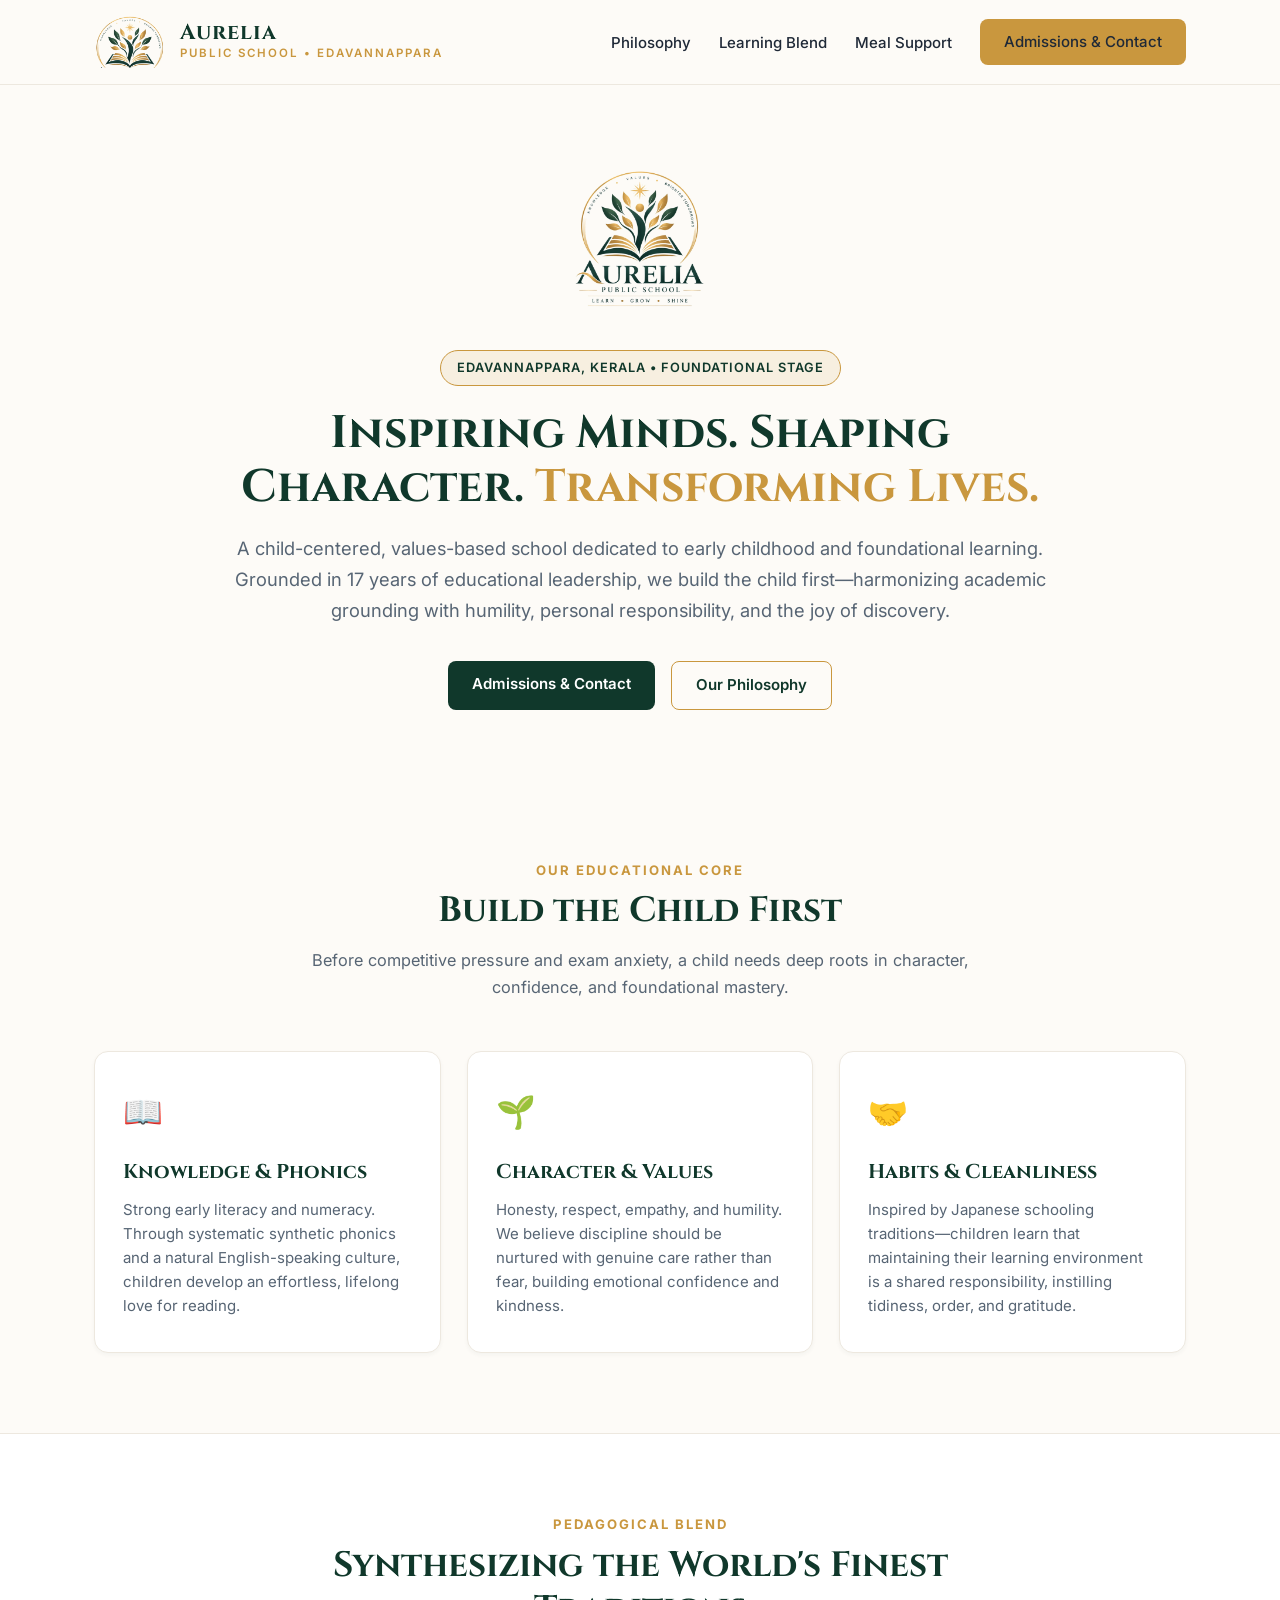
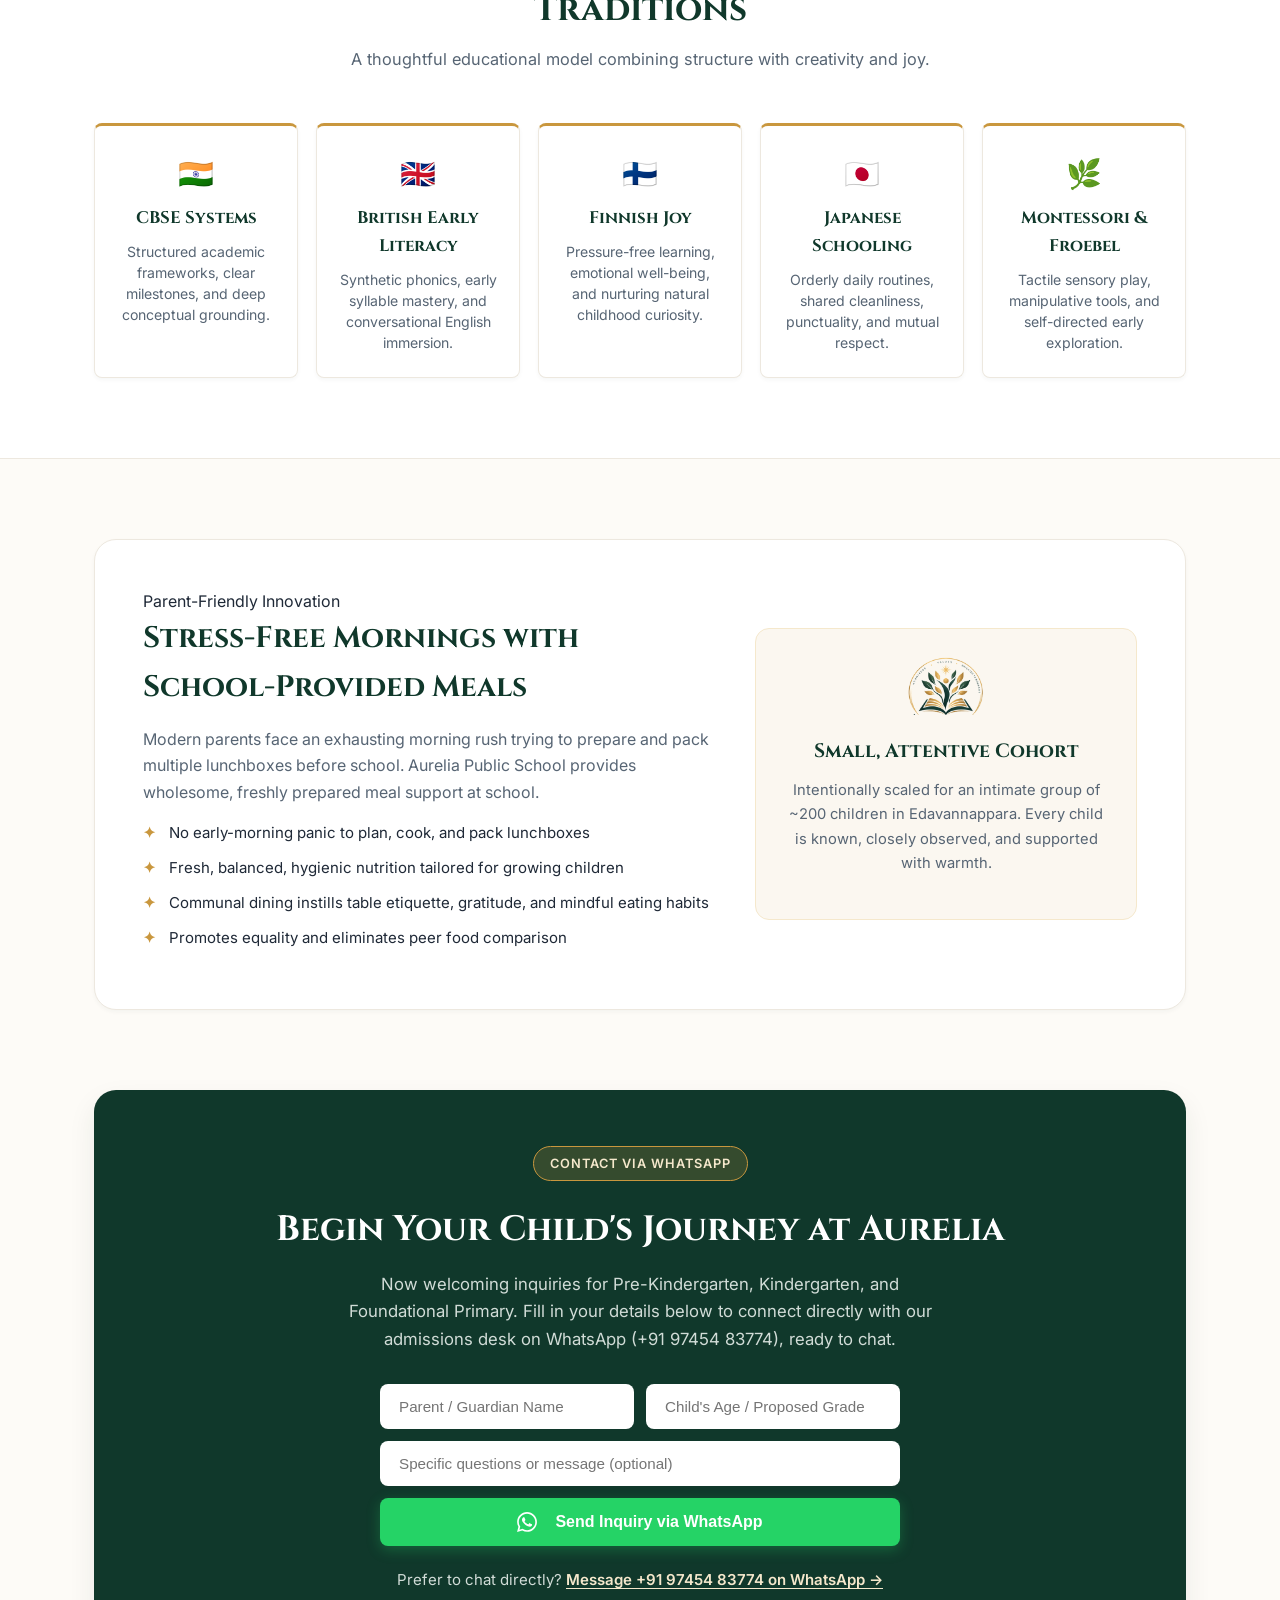
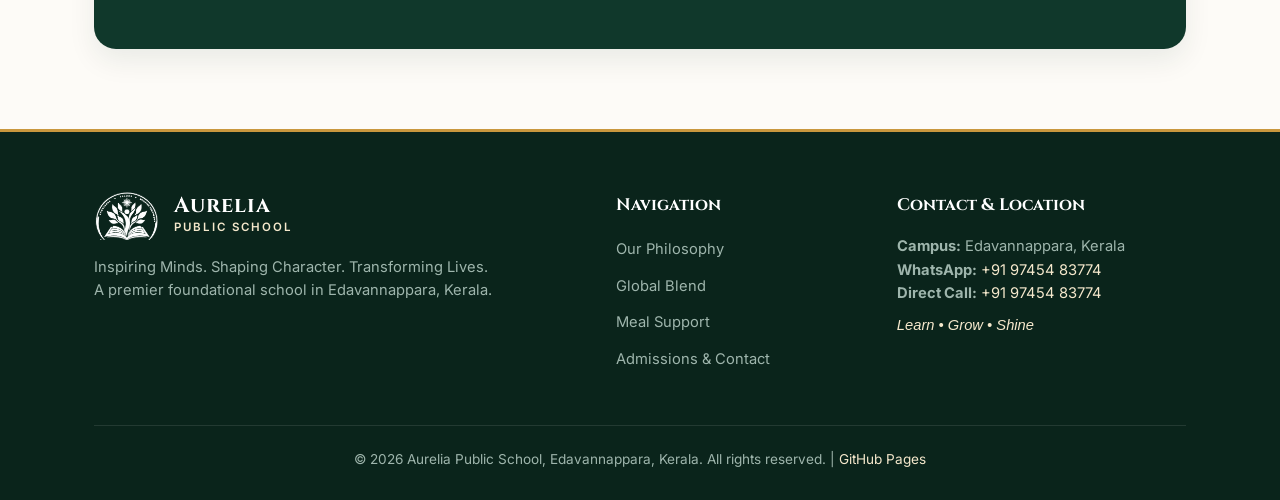
==== commit eb465298: "Configure WhatsApp contact inquiry redirecting to +91 97454 83774" ====
--- a/index.html
+++ b/index.html
@@ -10,7 +10,7 @@
   <link rel="preconnect" href="https://fonts.googleapis.com">
   <link rel="preconnect" href="https://fonts.gstatic.com" crossorigin>
   <link href="https://fonts.googleapis.com/css2?family=Cinzel:wght@600;700;800&family=Inter:wght@400;500;600;700&display=swap" rel="stylesheet">
-  <link rel="stylesheet" href="css/style.css?v=2.0">
+  <link rel="stylesheet" href="css/style.css?v=2.1">
 </head>
 <body>
 
@@ -32,7 +32,7 @@
           <li><a href="#philosophy">Philosophy</a></li>
           <li><a href="#pedagogy">Learning Blend</a></li>
           <li><a href="#parent-friendly">Meal Support</a></li>
-          <li><a href="#admissions" class="btn btn-accent">Admissions</a></li>
+          <li><a href="#contact" class="btn btn-accent">Admissions & Contact</a></li>
         </ul>
       </nav>
     </div>
@@ -49,7 +49,7 @@
         <h2>Inspiring Minds. Shaping Character. <span>Transforming Lives.</span></h2>
         <p>A child-centered, values-based school dedicated to early childhood and foundational learning. Grounded in 17 years of educational leadership, we build the child first—harmonizing academic grounding with humility, personal responsibility, and the joy of discovery.</p>
         <div class="hero-actions">
-          <a href="#admissions" class="btn btn-primary">Admissions Inquiry</a>
+          <a href="#contact" class="btn btn-primary">Admissions & Contact</a>
           <a href="#philosophy" class="btn btn-outline">Our Philosophy</a>
         </div>
       </div>
@@ -156,20 +156,28 @@
     </div>
   </section>
 
-  <!-- Admissions Callout -->
-  <section id="admissions" class="section" style="padding-top: 0;">
+  <!-- Contact & Admissions Section -->
+  <section id="contact" class="section" style="padding-top: 0;">
+    <div id="admissions"></div>
     <div class="container">
       <div class="inquiry-box">
-        <span class="badge" style="background: rgba(201, 151, 62, 0.2); border-color: var(--accent); color: var(--accent-light);">Admissions Inquiries</span>
+        <span class="badge" style="background: rgba(201, 151, 62, 0.2); border-color: var(--accent); color: var(--accent-light);">Contact via WhatsApp</span>
         <h2>Begin Your Child's Journey at Aurelia</h2>
-        <p>Now welcoming inquiries for Pre-Kindergarten, Kindergarten, and Foundational Primary. Experience an education that builds the child first.</p>
+        <p>Now welcoming inquiries for Pre-Kindergarten, Kindergarten, and Foundational Primary. Fill in your details below to connect directly with our admissions desk on WhatsApp (+91 97454 83774), ready to chat.</p>
         
-        <form class="inquiry-form">
-          <input type="text" placeholder="Parent / Guardian Name" required>
-          <input type="tel" placeholder="Phone / WhatsApp Number" required>
-          <input type="text" placeholder="Child's Age / Proposed Grade" style="flex: 1 1 100%;" required>
-          <button type="submit" id="inquirySubmit" class="btn btn-accent" style="width: 100%; padding: 13px; font-size: 1rem;">Submit Inquiry</button>
+        <form id="inquiryForm" class="inquiry-form">
+          <input type="text" id="parentName" placeholder="Parent / Guardian Name" required>
+          <input type="text" id="childGrade" placeholder="Child's Age / Proposed Grade" required>
+          <input type="text" id="parentMessage" placeholder="Specific questions or message (optional)" style="flex: 1 1 100%;">
+          <button type="submit" id="inquirySubmit" class="btn btn-whatsapp" style="width: 100%; padding: 14px; font-size: 1rem;">
+            <svg width="20" height="20" viewBox="0 0 24 24" fill="currentColor" aria-hidden="true" style="vertical-align: middle; margin-right: 8px;">
+              <path d="M.057 24l1.687-6.163c-1.041-1.804-1.588-3.849-1.587-5.946.003-6.556 5.338-11.891 11.893-11.891 3.181.001 6.167 1.24 8.413 3.488 2.245 2.248 3.481 5.236 3.48 8.414-.003 6.557-5.338 11.892-11.893 11.892-1.99-.001-3.951-.5-5.688-1.448l-6.305 1.654zm6.597-3.807c1.676.995 3.276 1.591 5.392 1.592 5.448 0 9.886-4.434 9.889-9.885.002-5.462-4.415-9.89-9.881-9.892-5.452 0-9.887 4.434-9.889 9.884-.001 2.225.651 3.891 1.746 5.634l-.999 3.648 3.742-.981zm11.387-5.464c-.074-.124-.272-.198-.57-.347-.297-.149-1.758-.868-2.031-.967-.272-.099-.47-.149-.669.149-.198.297-.768.967-.941 1.165-.173.198-.347.223-.644.074-.297-.149-1.255-.462-2.39-1.475-.883-.788-1.48-1.761-1.653-2.059-.173-.297-.018-.458.13-.606.134-.133.297-.347.446-.521.151-.172.2-.296.3-.495.099-.198.05-.372-.025-.521-.075-.148-.669-1.611-.916-2.206-.242-.579-.487-.501-.669-.51l-.57-.01c-.198 0-.52.074-.792.372s-1.04 1.016-1.04 2.479 1.065 2.876 1.213 3.074c.149.198 2.095 3.2 5.076 4.487.709.306 1.263.489 1.694.626.712.226 1.36.194 1.872.118.571-.085 1.758-.719 2.006-1.413.248-.695.248-1.29.173-1.414z"/>
+            </svg>
+            Send Inquiry via WhatsApp
+          </button>
         </form>
+
+        <p class="direct-wa-link">Prefer to chat directly? <a href="https://wa.me/919745483774?text=Hello%20Aurelia%20Public%20School%2C%20I%20would%20like%20to%20inquire%20about%20admissions." target="_blank" rel="noopener noreferrer">Message +91 97454 83774 on WhatsApp &rarr;</a></p>
       </div>
     </div>
   </section>
@@ -195,15 +203,15 @@
             <li><a href="#philosophy">Our Philosophy</a></li>
             <li><a href="#pedagogy">Global Blend</a></li>
             <li><a href="#parent-friendly">Meal Support</a></li>
-            <li><a href="#admissions">Admissions Inquiry</a></li>
+            <li><a href="#contact">Admissions & Contact</a></li>
           </ul>
         </div>
 
         <div class="footer-col">
           <h4>Contact & Location</h4>
           <p><strong>Campus:</strong> Edavannappara, Kerala</p>
-          <p><strong>Website:</strong> aureliapublicschool.org</p>
-          <p><strong>Email:</strong> info@aureliapublicschool.org</p>
+          <p><strong>WhatsApp:</strong> <a href="https://wa.me/919745483774" target="_blank" rel="noopener noreferrer" style="color: var(--accent-light); text-decoration: none;">+91 97454 83774</a></p>
+          <p><strong>Direct Call:</strong> <a href="tel:+919745483774" style="color: var(--accent-light); text-decoration: none;">+91 97454 83774</a></p>
           <p style="margin-top: 8px; color: var(--accent-light);"><em>Learn • Grow • Shine</em></p>
         </div>
       </div>
@@ -214,6 +222,6 @@
     </div>
   </footer>
 
-  <script src="js/main.js?v=2.0"></script>
+  <script src="js/main.js?v=2.1"></script>
 </body>
 </html>
--- a/css/style.css
+++ b/css/style.css
@@ -467,6 +467,46 @@
   border-color: var(--accent);
 }
 
+.btn-whatsapp {
+  background-color: #25d366;
+  color: #ffffff;
+  font-weight: 600;
+  display: inline-flex;
+  align-items: center;
+  justify-content: center;
+  gap: 10px;
+  border: none;
+  cursor: pointer;
+  transition: all 0.2s ease;
+  box-shadow: 0 4px 14px rgba(37, 211, 102, 0.28);
+}
+
+.btn-whatsapp:hover {
+  background-color: #20ba5a;
+  color: #ffffff;
+  transform: translateY(-1px);
+  box-shadow: 0 6px 18px rgba(37, 211, 102, 0.38);
+}
+
+.inquiry-box .direct-wa-link {
+  margin-top: 22px;
+  margin-bottom: 0;
+  font-size: 0.94rem;
+  color: #d1dcd7;
+}
+
+.inquiry-box .direct-wa-link a {
+  color: var(--accent-light);
+  font-weight: 600;
+  text-decoration: underline;
+  text-underline-offset: 3px;
+  transition: color 0.2s ease;
+}
+
+.inquiry-box .direct-wa-link a:hover {
+  color: #ffffff;
+}
+
 /* Footer */
 footer.site-footer {
   background: var(--primary-dark);
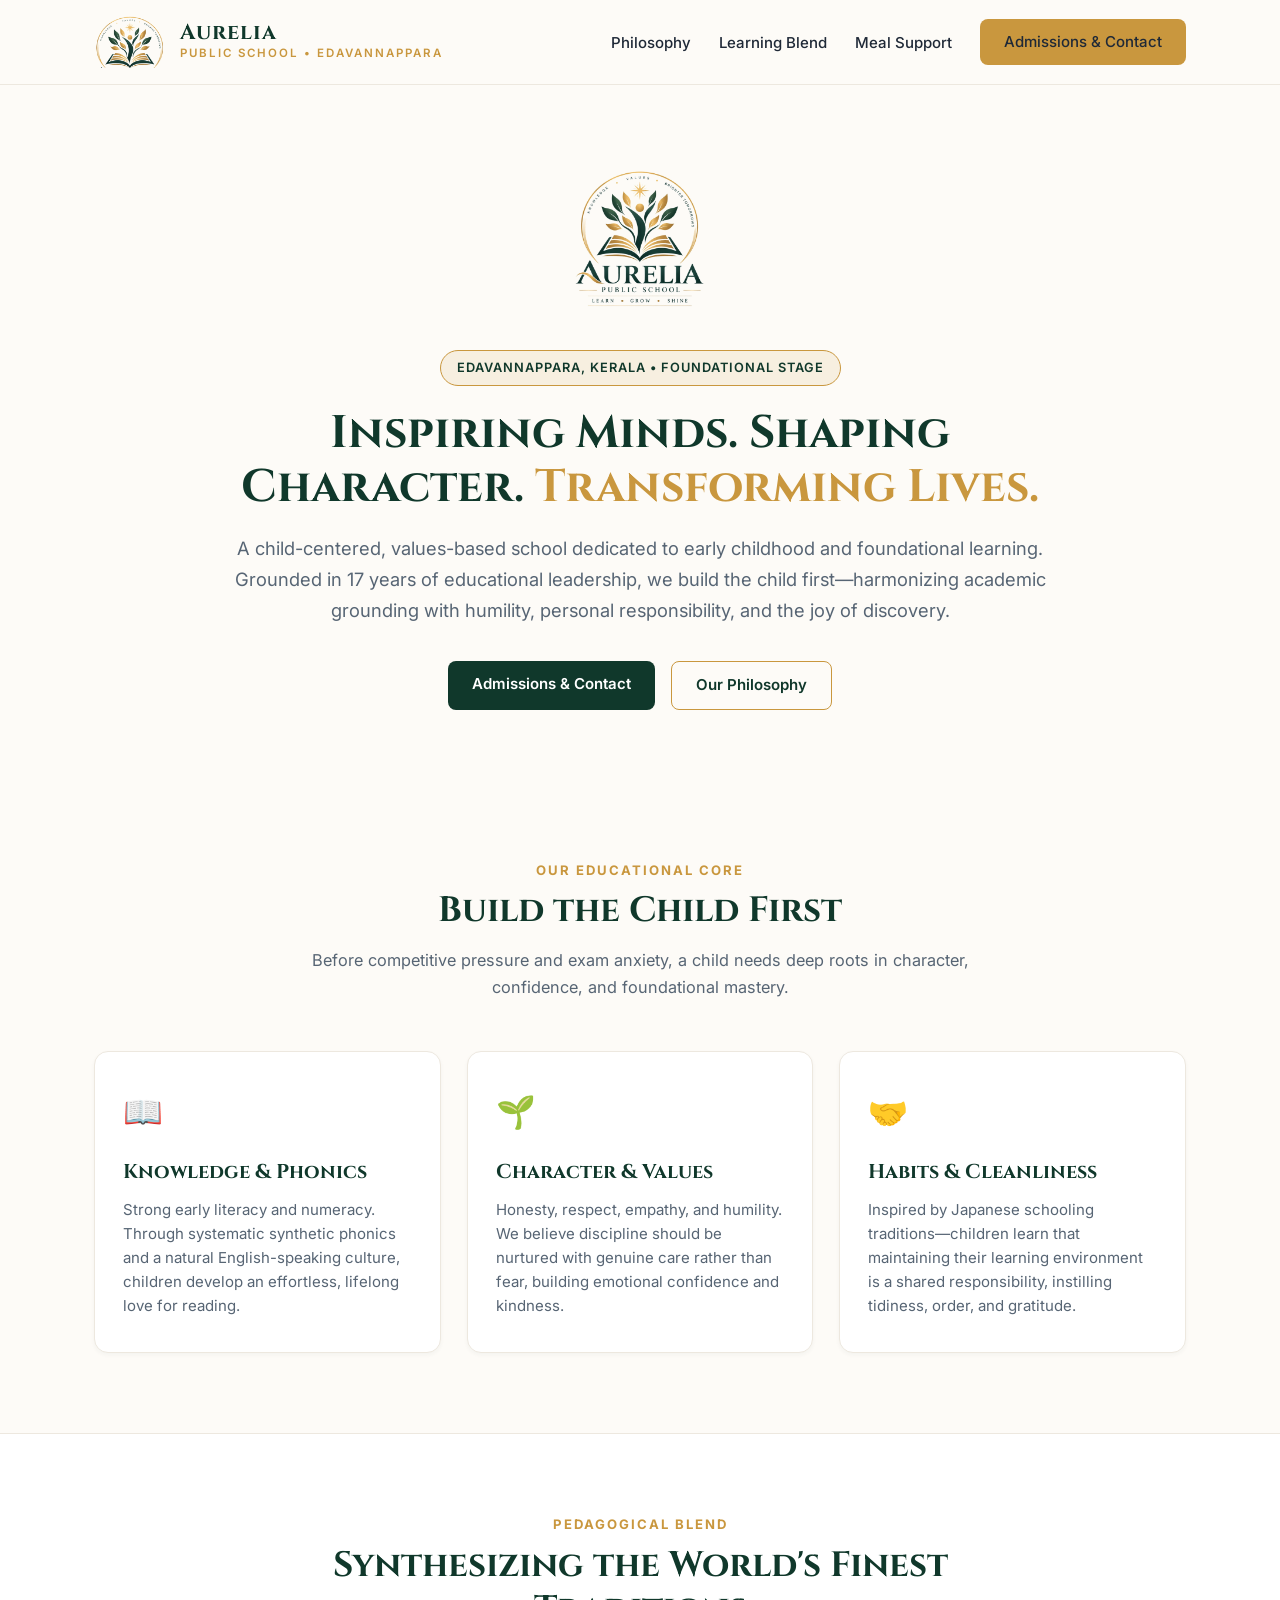
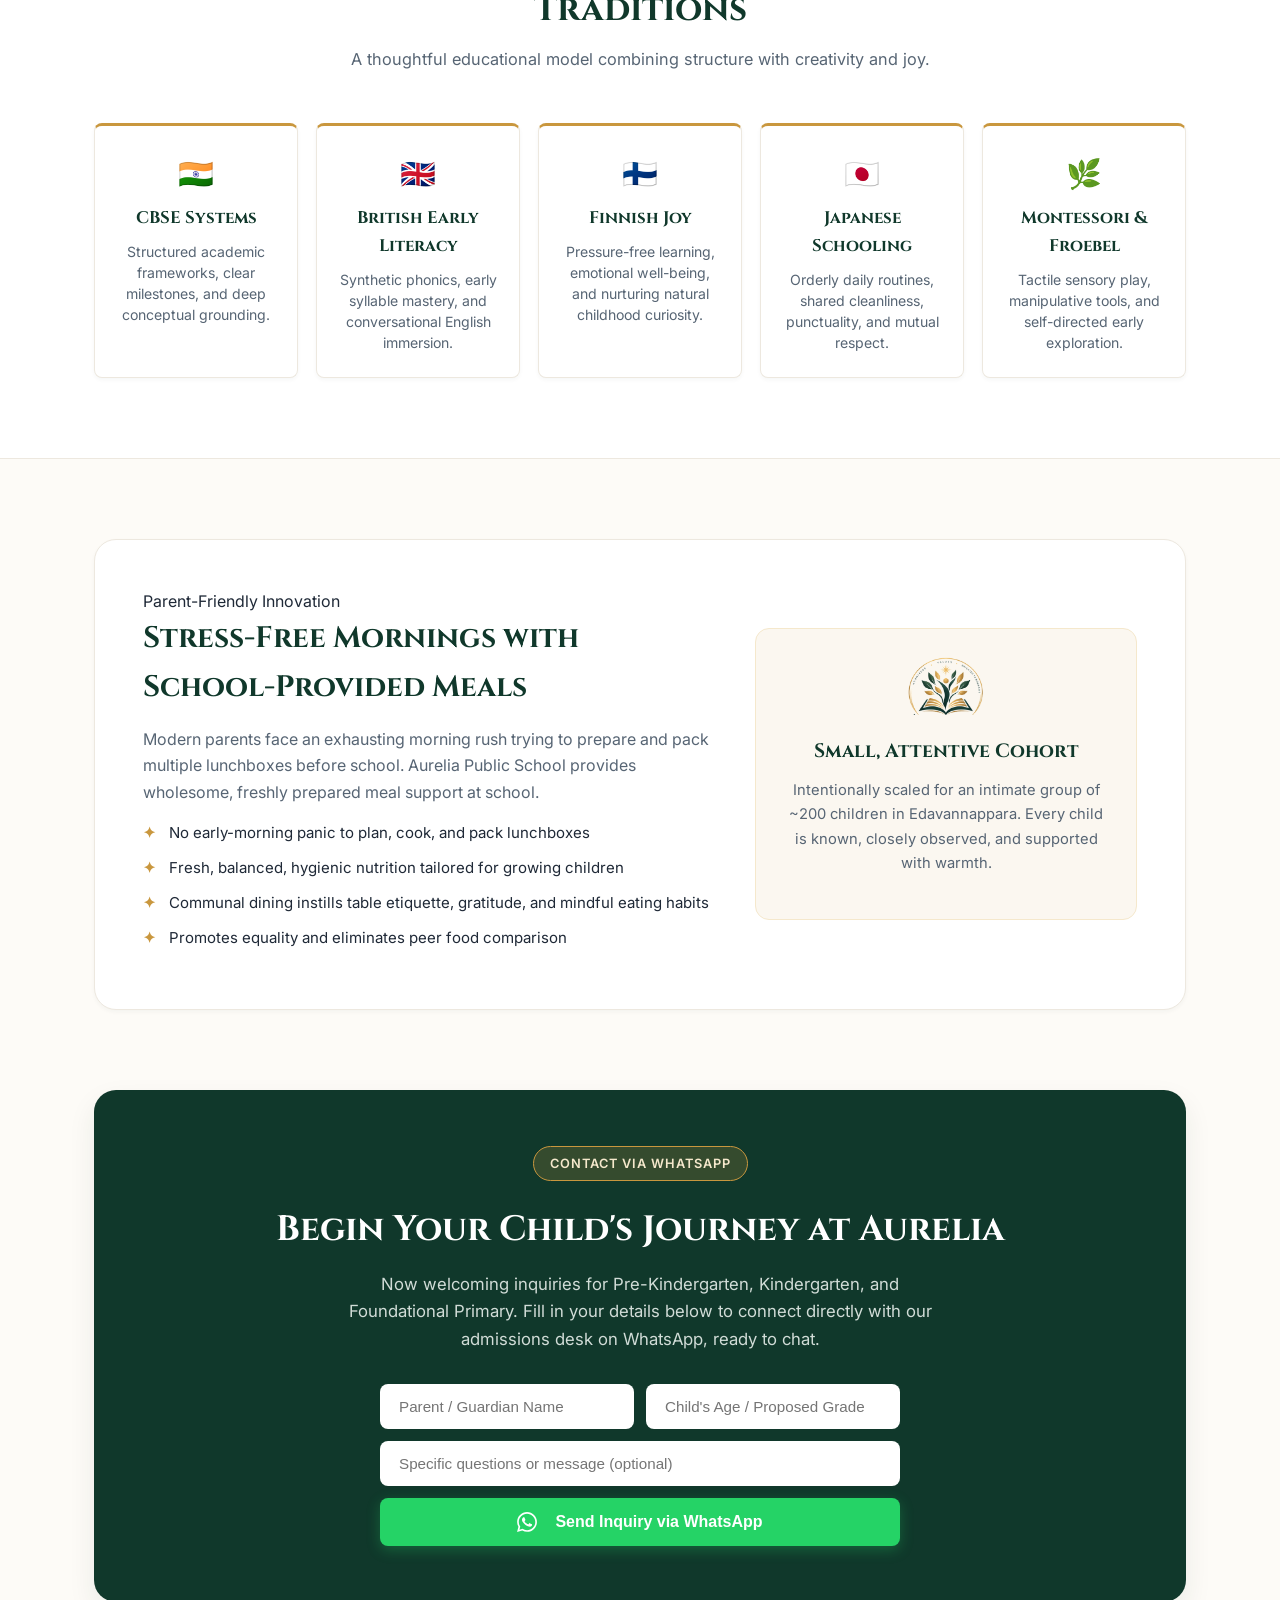
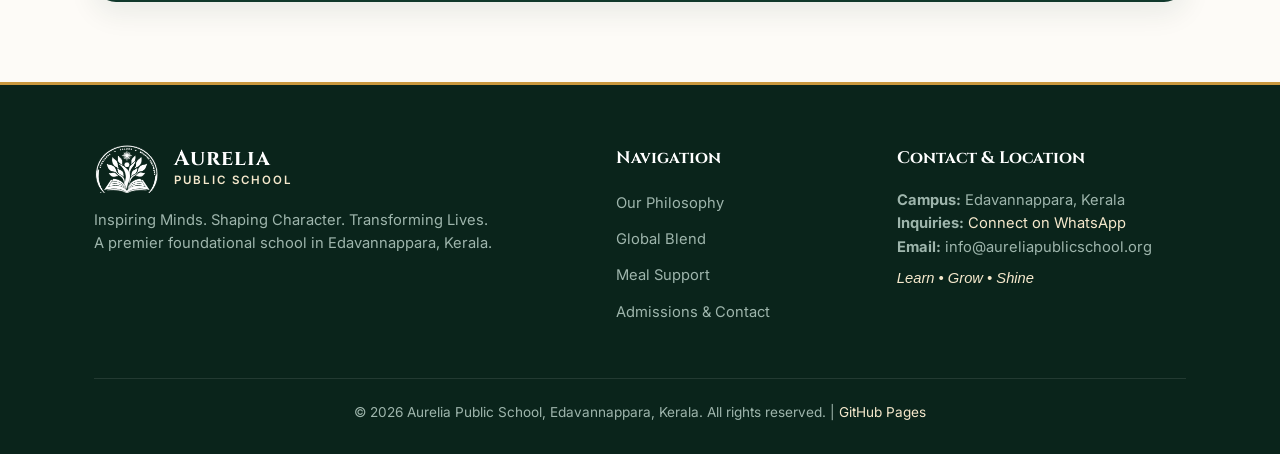
==== commit 9c9c52b8: "Remove visible phone number and direct chat link from contact section" ====
--- a/index.html
+++ b/index.html
@@ -10,7 +10,7 @@
   <link rel="preconnect" href="https://fonts.googleapis.com">
   <link rel="preconnect" href="https://fonts.gstatic.com" crossorigin>
   <link href="https://fonts.googleapis.com/css2?family=Cinzel:wght@600;700;800&family=Inter:wght@400;500;600;700&display=swap" rel="stylesheet">
-  <link rel="stylesheet" href="css/style.css?v=2.1">
+  <link rel="stylesheet" href="css/style.css?v=2.2">
 </head>
 <body>
 
@@ -163,7 +163,7 @@
       <div class="inquiry-box">
         <span class="badge" style="background: rgba(201, 151, 62, 0.2); border-color: var(--accent); color: var(--accent-light);">Contact via WhatsApp</span>
         <h2>Begin Your Child's Journey at Aurelia</h2>
-        <p>Now welcoming inquiries for Pre-Kindergarten, Kindergarten, and Foundational Primary. Fill in your details below to connect directly with our admissions desk on WhatsApp (+91 97454 83774), ready to chat.</p>
+        <p>Now welcoming inquiries for Pre-Kindergarten, Kindergarten, and Foundational Primary. Fill in your details below to connect directly with our admissions desk on WhatsApp, ready to chat.</p>
         
         <form id="inquiryForm" class="inquiry-form">
           <input type="text" id="parentName" placeholder="Parent / Guardian Name" required>
@@ -176,8 +176,6 @@
             Send Inquiry via WhatsApp
           </button>
         </form>
-
-        <p class="direct-wa-link">Prefer to chat directly? <a href="https://wa.me/919745483774?text=Hello%20Aurelia%20Public%20School%2C%20I%20would%20like%20to%20inquire%20about%20admissions." target="_blank" rel="noopener noreferrer">Message +91 97454 83774 on WhatsApp &rarr;</a></p>
       </div>
     </div>
   </section>
@@ -210,8 +208,8 @@
         <div class="footer-col">
           <h4>Contact & Location</h4>
           <p><strong>Campus:</strong> Edavannappara, Kerala</p>
-          <p><strong>WhatsApp:</strong> <a href="https://wa.me/919745483774" target="_blank" rel="noopener noreferrer" style="color: var(--accent-light); text-decoration: none;">+91 97454 83774</a></p>
-          <p><strong>Direct Call:</strong> <a href="tel:+919745483774" style="color: var(--accent-light); text-decoration: none;">+91 97454 83774</a></p>
+          <p><strong>Inquiries:</strong> <a href="#contact" style="color: var(--accent-light); text-decoration: none;">Connect on WhatsApp</a></p>
+          <p><strong>Email:</strong> info@aureliapublicschool.org</p>
           <p style="margin-top: 8px; color: var(--accent-light);"><em>Learn • Grow • Shine</em></p>
         </div>
       </div>
@@ -222,6 +220,6 @@
     </div>
   </footer>
 
-  <script src="js/main.js?v=2.1"></script>
+  <script src="js/main.js?v=2.2"></script>
 </body>
 </html>
--- a/css/style.css
+++ b/css/style.css
@@ -488,25 +488,6 @@
   box-shadow: 0 6px 18px rgba(37, 211, 102, 0.38);
 }
 
-.inquiry-box .direct-wa-link {
-  margin-top: 22px;
-  margin-bottom: 0;
-  font-size: 0.94rem;
-  color: #d1dcd7;
-}
-
-.inquiry-box .direct-wa-link a {
-  color: var(--accent-light);
-  font-weight: 600;
-  text-decoration: underline;
-  text-underline-offset: 3px;
-  transition: color 0.2s ease;
-}
-
-.inquiry-box .direct-wa-link a:hover {
-  color: #ffffff;
-}
-
 /* Footer */
 footer.site-footer {
   background: var(--primary-dark);
